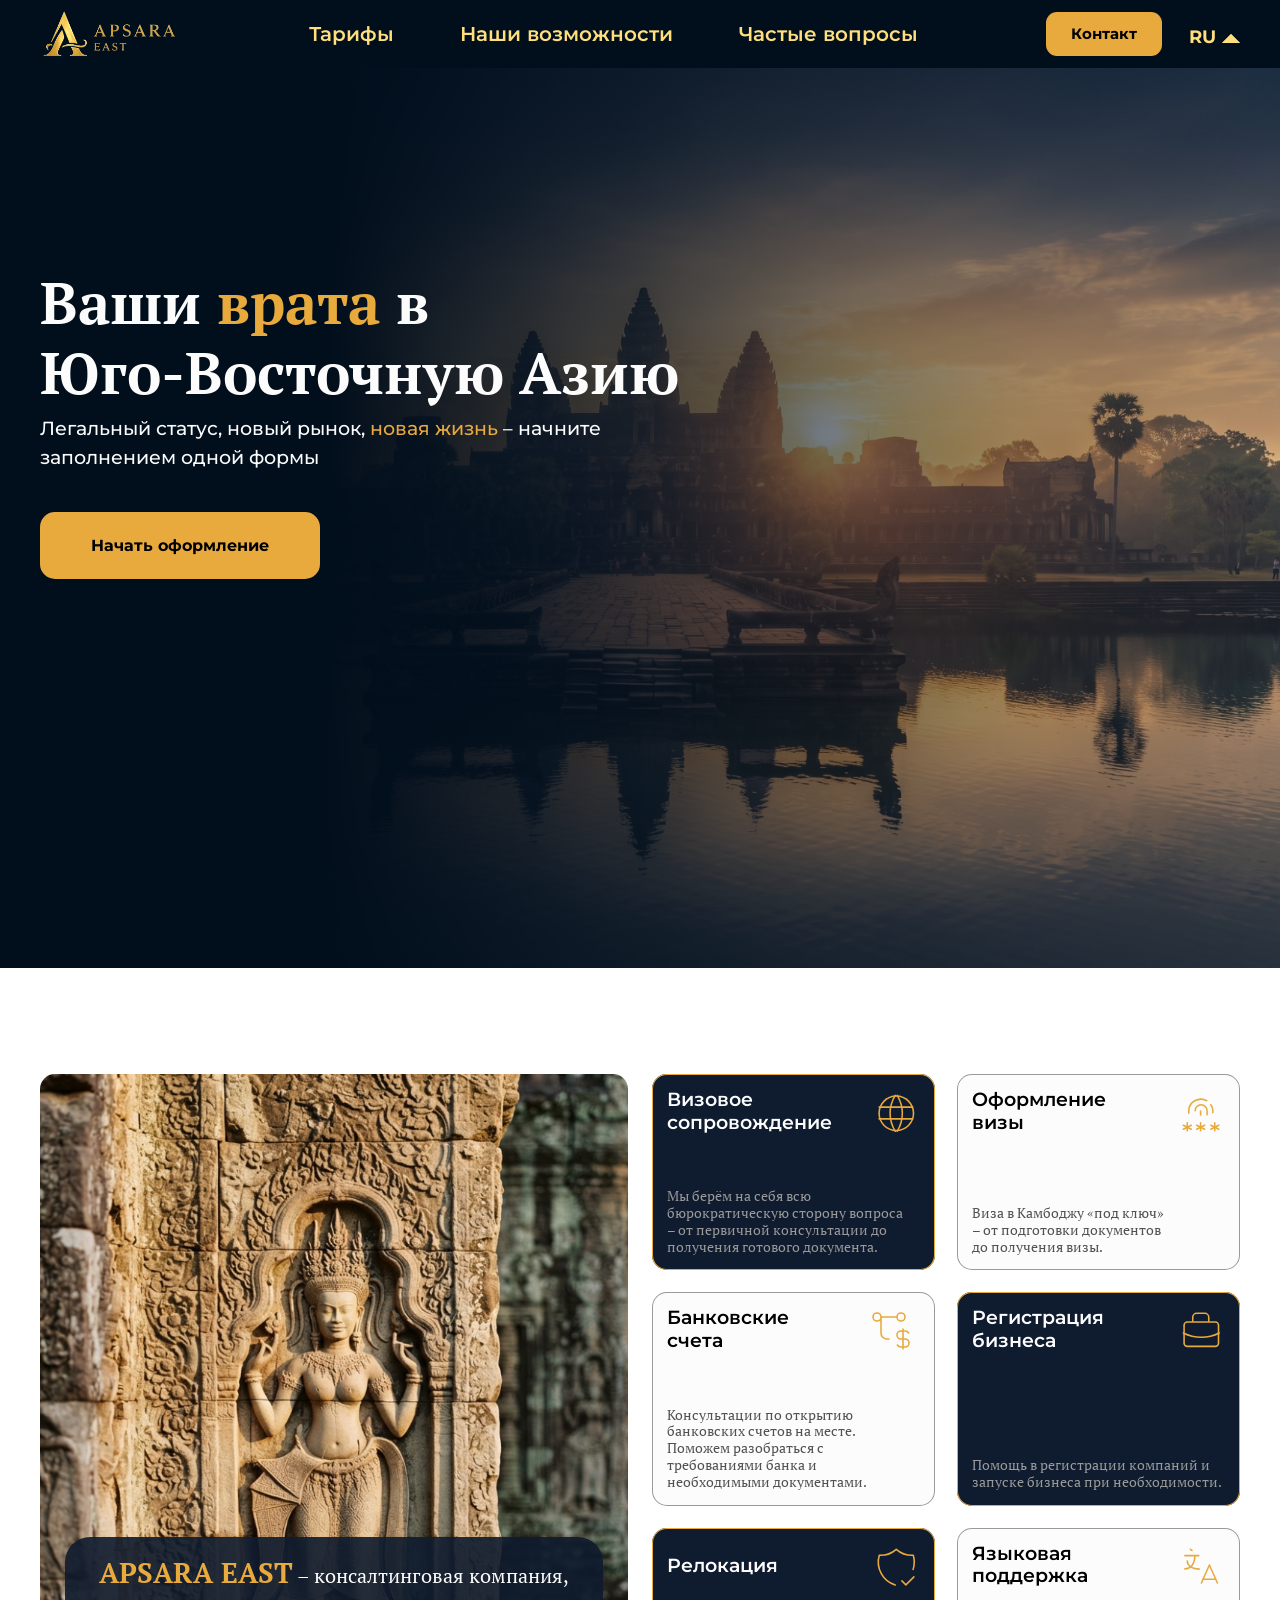
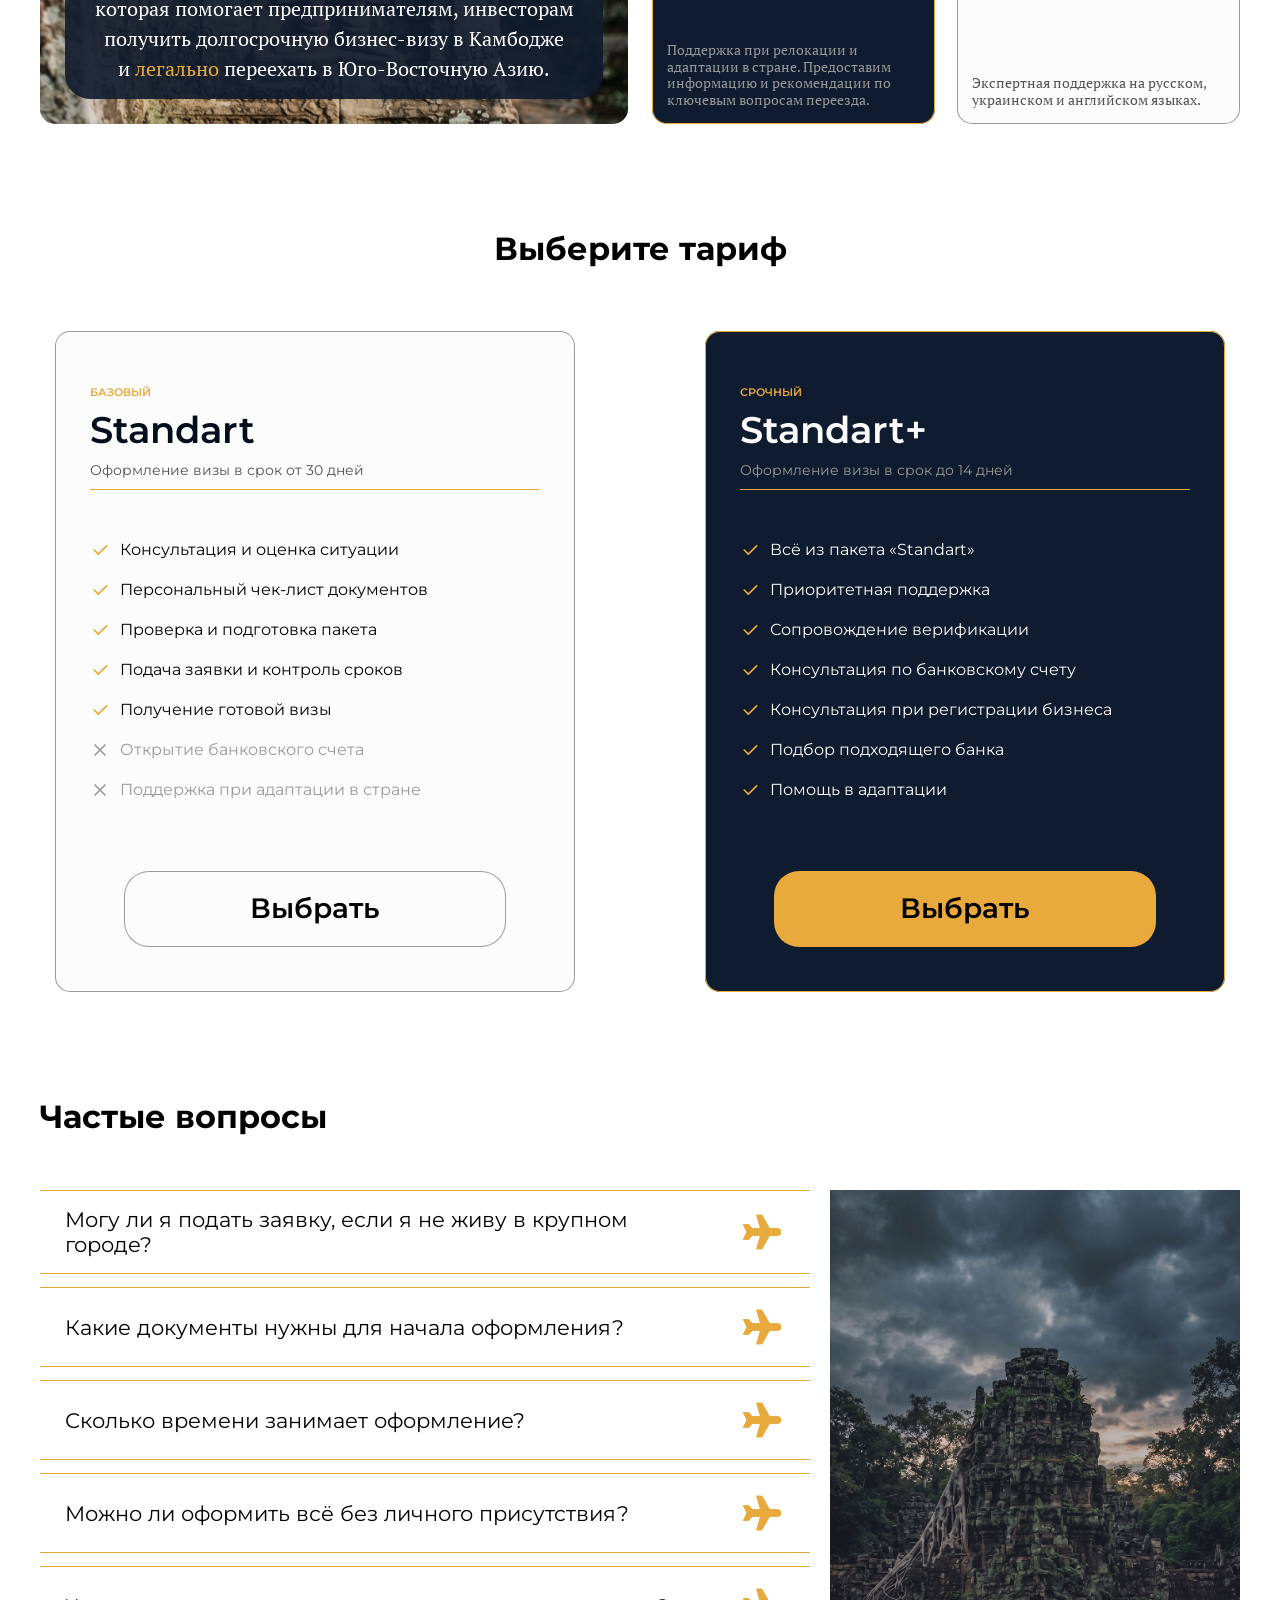
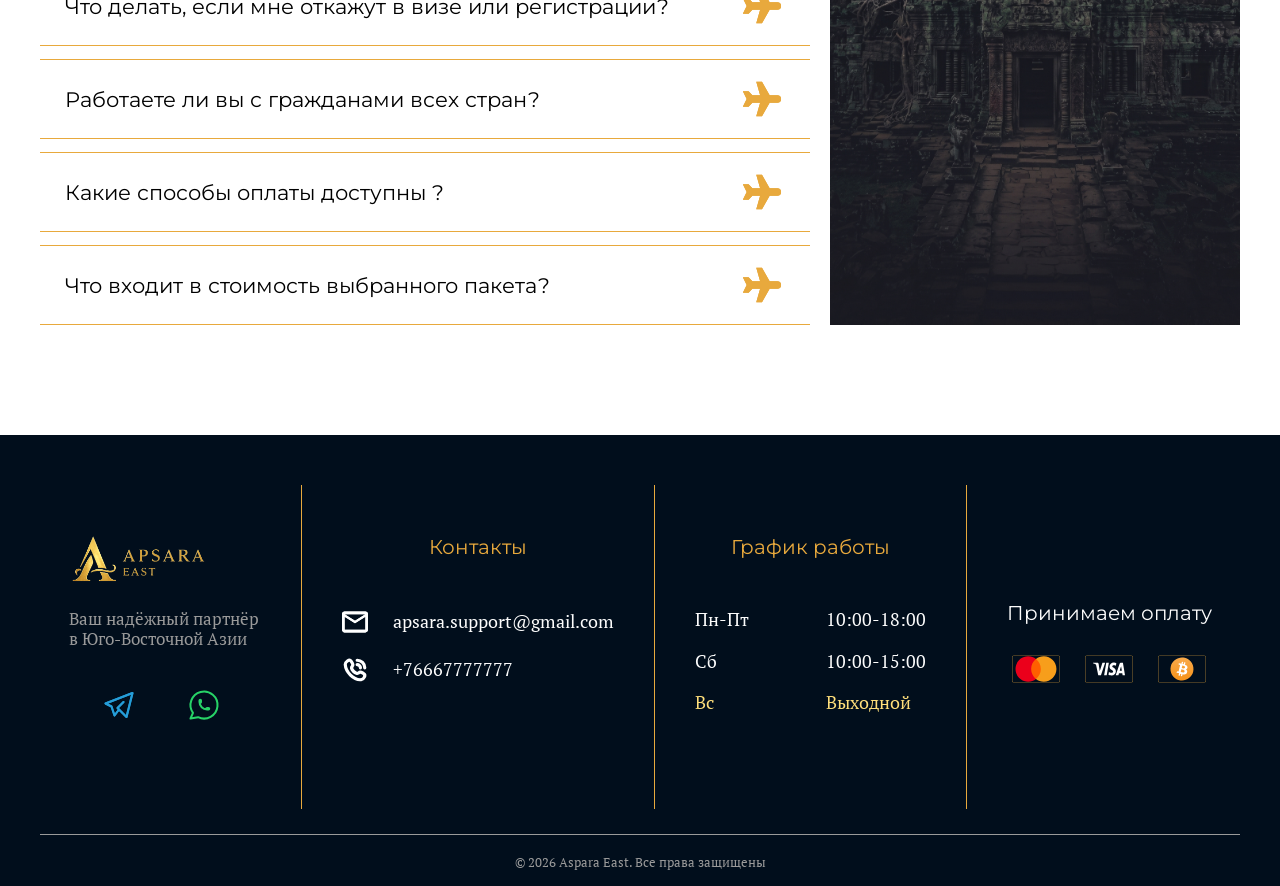
==== index.html @ dbe8a530 "minor_visual_chngs+++beta_popup" ====
<!DOCTYPE html>
<html lang="ru">

<head>
	<meta charset="UTF-8">
	<meta name="viewport" content="width=device-width, initial-scale=1.0">
	<title>APSARA EAST</title>
	<link rel="icon" href="img/favicon.ico" type="image/svg+xml">
	<link rel="preconnect" href="https://fonts.googleapis.com">
	<link rel="preconnect" href="https://fonts.gstatic.com" crossorigin>
	<link
		href="https://fonts.googleapis.com/css2?family=Montserrat:ital,wght@0,100..900;1,100..900&family=PT+Serif:ital,wght@0,400;0,700;1,400;1,700&display=swap"
		rel="stylesheet">
	<link rel="stylesheet" href="css/style.css">
</head>

<body>
	<header>
		<div class="header__container">
			<div class="header__logo">
				<a class="header__logo-link" href="index.html">
					<img class="header__logo-img" src="img/logo.svg">
				</a>

			</div>
			<nav class="header__nav">
				<ul class="header__nav-list">
					<li class="header__nav-item">
						<a class="header__nav-link" onclick="closeMenu()" href="#services">
							Тарифы
						</a>
					</li>
					<li class="header__nav-item">
						<a class="header__nav-link" onclick="closeMenu()" href="#about">
							Наши возможности
						</a>

					</li>
					<li class="header__nav-item">
						<a class="header__nav-link" onclick="closeMenu()" href="#faq">
							Частые вопросы
						</a>
					</li>
				</ul>
				<button class="header__nav-contact" data-popup-open>Начать оформление</button>
				<div class="header__nav-socials">
					<a class="header__nav-media" href="#">
						<svg class="nav-media__img" xmlns="http://www.w3.org/2000/svg" width="50" height="50"
							fill="none" class="socials-link__img" viewBox="7450.071 5400 50 50">
							<defs>
								<clipPath id="a" class="frame-clip frame-clip-def">
									<rect width="50" height="50" x="7450.071" y="5400" rx="10" ry="10" />
								</clipPath>
							</defs>
							<g class="frame-container-wrapper">
								<g class="frame-container-blur">
									<g class="frame-container-shadows" clip-path="url(#a)">
										<g class="fills">
											<rect width="50" height="50" x="7450.071" y="5400" class="frame-background"
												rx="10" ry="10" />
										</g>
										<g class="frame-children">
											<g class="icon icon-tabler icons-tabler-outline icon-tabler-brand-telegram"
												style="fill:#000">
												<path fill="none" d="M7457.072 5407h36v36h-36z" class="fills"
													style="fill:none" />
												<path fill="none" d="m7479.572 5422-6 6 9 9 6-24-27 10.5 6 3 3 9 4.5-6"
													class="fills" style="fill:none" />
												<g fill="none" stroke-linecap="round" stroke-linejoin="round"
													class="strokes">
													<path d="m7479.572 5422-6 6 9 9 6-24-27 10.5 6 3 3 9 4.5-6"
														class="stroke-shape"
														style="fill:none;fill-opacity:none;stroke-width:2;stroke:#259dd8;stroke-opacity:1;stroke-linecap:round" />
												</g>
												<path fill="none" d="m7479.572 5422-6 6 9 9 6-24-27 10.5 6 3 3 9 4.5-6"
													class="fills" style="fill:none" />
												<g fill="none" stroke-linecap="round" stroke-linejoin="round"
													class="strokes">
													<path d="m7479.572 5422-6 6 9 9 6-24-27 10.5 6 3 3 9 4.5-6"
														class="stroke-shape"
														style="fill:none;fill-opacity:none;stroke-width:2;stroke:#259dd8;stroke-opacity:1;stroke-linecap:round" />
												</g>
											</g>
										</g>
									</g>
								</g>
							</g>
						</svg>
					</a>
					<a class="header__nav-media" href="#">
						<svg class="nav-media__img" xmlns="http://www.w3.org/2000/svg" width="50" height="50"
							viewBox="7537.357 5400 50 50" fill="none">
							<path d="m7548.858 5438.5 2.475-5.7a13.5 13.5 0 1 1 5.1 4.35z" stroke="#27d367"
								stroke-width="2" stroke-linecap="round" stroke-linejoin="round" />
							<path
								d="M7557.858 5422a.75.75 0 1 0 1.5 0v-1.5a.75.75 0 1 0-1.5 0za7.5 7.5 0 0 0 7.5 7.5h1.5a.75.75 0 1 0 0-1.5h-1.5a.75.75 0 1 0 0 1.5"
								stroke="#27d367" stroke-width="2" stroke-linecap="round" stroke-linejoin="round" />
						</svg>
					</a>
				</div>
			</nav>

			<div class="header__actions">
				<button class="header__contact-btn" data-popup-open>Контакт</button>
				<ul class="header__langs">
					<li class="header__lang">
						RU
						<ul class="langs__dropdown">
							<li class="dropdown__lang">EN</li>
							<li class="dropdown__lang">UA</li>
						</ul>
					</li>

				</ul>
				<button type="button" class="header__burger" aria-label="Меню" onclick="toggleMenu()">
					<span></span>
					<span></span>
					<span></span>
				</button>
				<div class="header__overlay" onclick="toggleMenu()"></div>
			</div>
		</div>
	</header>
	<main>
		<section class="hero">
			<div class="hero__container container">
				<h1 class="hero__title">Ваши <span class="hero__title-recolor">врата</span> в <span
						class="hero__title-wrap">Юго-Восточную Азию</span>
				</h1>
				<h2 class="hero__subtitle">Легальный статус, новый рынок, <span class="hero__subtitle-wrap">новая
						жизнь</span> –
					начните заполнением одной формы</h2>
				<button class="hero__button" data-popup-open>Начать оформление</button>
			</div>

		</section>

		<section class="about" id="about">
			<div class="about__container container">
				<div class="about__desc">
					<img class="about__desc-img" src="img/about2.webp">
					<div class="about__desc-inner">
						<p class="about__desc-text"><span class="desc__wrap">APSARA EAST</span> – консалтинговая
							компания,
							которая помогает предпринимателям, инвесторам
							получить
							долгосрочную бизнес-визу в Камбодже и&nbsp<span class="text__wrap">легально</span>
							переехать <span class="card-text__devider">в Юго-Восточную Азию.</span></p>
					</div>

				</div>
				<div class="about__cards">
					<article class="about__card">
						<div class="about__card-top">
							<h3 class="about__card-title">Визовое сопровождение</h3>
							<img class="about__card-icon" src="img/world.svg">
						</div>
						<div class="about__card-bottom">
							<p class="about__card-text">
								<span class="card-text__wrap">
									Мы берём на себя всю бюрократическую сторону вопроса –
								</span><span class="card-text__upper">о</span>т первичной консультации до
								получения готового документа.
							</p>
						</div>
					</article>
					<article class="about__card about__card--invert">
						<div class="about__card-top">
							<h3 class="about__card-title">Оформление визы</h3>
							<img class="about__card-icon" src="img/fingerprint.svg">
						</div>
						<div class="about__card-bottom">
							<p class="about__card-text">
								Виза в Камбоджу <span class="card-text__devider">«под ключ»</span> – от подготовки
								документов до получения визы.
							</p>
						</div>
					</article>
					<article class="about__card about__card--invert">
						<div class="about__card-top">
							<h3 class="about__card-title">Банковские счета</h3>
							<img class="about__card-icon" src="img/transaction.svg">
						</div>
						<div class="about__card-bottom">
							<p class="about__card-text">
								Консультации по открытию банковских счетов на месте.
								<span class="card-text__wrap">Поможем разобраться с требованиями банка и необходимыми
									документами.</span>
							</p>
						</div>
					</article>
					<article class="about__card">
						<div class="about__card-top">
							<h3 class="about__card-title">Регистрация бизнеса</h3>
							<img class="about__card-icon" src="img/briefcase.svg">
						</div>
						<div class="about__card-bottom">
							<p class="about__card-text">
								Помощь в регистрации компаний и запуске бизнеса при
								необходимости.
								<span class="card-text__wrap">
									Консультируем по выбору формы бизнеса и сопровождаем процесс регистрации.
								</span>

							</p>
						</div>
					</article>
					<article class="about__card">
						<div class="about__card-top">
							<h3 class="about__card-title">Релокация</h3>
							<img class="about__card-icon" src="img/shield-check.svg">
						</div>
						<div class="about__card-bottom">
							<p class="about__card-text">
								Поддержка при релокации и адаптации в стране.
								<span class="card-text__wrap">Предоставим информацию и рекомендации по ключевым вопросам
									переезда.</span>
							</p>
						</div>
					</article>
					<article class="about__card about__card--invert">
						<div class="about__card-top">
							<h3 class="about__card-title">Языковая поддержка</h3>
							<img class="about__card-icon" src="img/lang-support.svg">
						</div>
						<div class="about__card-bottom">
							<p class="about__card-text">
								Экспертная поддержка на русском, украинском и английском языках.
							</p>
						</div>
					</article>
				</div>
			</div>
		</section>

		<section class="services" id="services">
			<div class="services__container container">
				<h2 class="services__title">Выберите тариф</h2>
				<div class="services__inner">
					<article class="service__card">
						<p class="service__card-badge">БАЗОВЫЙ</p>
						<h3 class="service__card-title">
							Standart
						</h3>
						<p class="service__card-subtitle">
							Оформление визы в срок от 30 дней
						</p>
						<ul class="service__card-list">
							<li class="service__card-item">Консультация и оценка ситуации</li>
							<li class="service__card-item">Персональный чек-лист документов</li>
							<li class="service__card-item">Проверка и подготовка пакета</li>
							<li class="service__card-item">Подача заявки и контроль сроков</li>
							<li class="service__card-item">Получение готовой визы</li>
							<li class="service__card-item service__card-item--disabled">Открытие банковского счета
							</li>
							<li class="service__card-item service__card-item--disabled">Поддержка при адаптации в стране
							</li>
						</ul>
						<button class="service__button" data-popup-open data-service="Standart">Выбрать</button>
					</article>
					<article class="service__card service__card--invert">
						<p class="service__card-badge">СРОЧНЫЙ</p>
						<h3 class="service__card-title">
							Standart+
						</h3>
						<p class="service__card-subtitle">
							Оформление визы в срок до 14 дней
						</p>
						<ul class="service__card-list">
							<li class="service__card-item">Всё из пакета «Standart»</li>
							<li class="service__card-item">Приоритетная поддержка
							</li>

							<li class="service__card-item">Сопровождение верификации</li>
							<li class="service__card-item">Консультация по банковскому счету</li>
							<li class="service__card-item">Консультация при регистрации бизнеса</li>
							<li class="service__card-item">Подбор подходящего банка</li>
							<li class="service__card-item">Помощь в адаптации
							</li>


						</ul>
						<button class="service__button" data-popup-open data-service="Standart+">Выбрать</button>
					</article>
				</div>
			</div>
		</section>

		<section class="QR">
		</section>

		<section class="faq" id="faq">
			<div class="faq__container container">
				<h3 class="faq__title">Частые вопросы</h3>
				<div class="faq__inner">
					<div class="faq__content">
						<div class="faq__accordion">
							<div class="accordion__item">
								<div class="accordion__title">Могу ли я подать заявку, если я не живу в крупном городе?
								</div>
								<svg class="accordion__title-icon" xmlns="http://www.w3.org/2000/svg" width="50"
									height="50" fill="none" viewBox="8455 4145 50 50">
									<g class="icon icon-tabler icons-tabler-outline icon-tabler-plane"
										style="fill:#000">
										<path fill="none" d="M8455 4145h50v50h-50z" class="fills" style="fill:none" />
										<path fill="none"
											d="M8488.334 4165.833h8.333a4.168 4.168 0 0 1 0 8.334h-8.333L8480 4188.75h-6.25l4.167-14.583h-8.333l-4.167 4.166h-6.25l4.167-8.333-4.167-8.333h6.25l4.167 4.166h8.333l-4.167-14.583h6.25z"
											class="fills" style="fill:#e8a93d;fill-opacity:1" />
										<g fill="none" stroke-linecap="round" stroke-linejoin="round" class="strokes">
											<g class="inner-stroke-shape">
												<defs>
													<clipPath id="d">
														<use href="#c" />
													</clipPath>
													<path id="c"
														d="M8488.334 4165.833h8.333a4.168 4.168 0 0 1 0 8.334h-8.333L8480 4188.75h-6.25l4.167-14.583h-8.333l-4.167 4.166h-6.25l4.167-8.333-4.167-8.333h6.25l4.167 4.166h8.333l-4.167-14.583h6.25z"
														style="fill:none;fill-opacity:none;stroke-width:4;stroke:#e8a93d;stroke-opacity:1" />
												</defs>
												<use clip-path="url('#d')" href="#c" />
											</g>
										</g>
									</g>
								</svg>
								<div class="accordion__content">
									<p class="accordion__text">
										Да. Все процессы выстроены удалённо: подача документов и консультации проходят
										онлайн, поэтому ваше местонахождение не имеет значения.
									</p>
								</div>
							</div>
							<div class="accordion__item">
								<div class="accordion__title">Какие документы нужны для начала оформления?</div>
								<svg class="accordion__title-icon" xmlns="http://www.w3.org/2000/svg" width="50"
									height="50" fill="none" viewBox="8455 4145 50 50">
									<g class="icon icon-tabler icons-tabler-outline icon-tabler-plane"
										style="fill:#000">
										<path fill="none" d="M8455 4145h50v50h-50z" class="fills" style="fill:none" />
										<path fill="none"
											d="M8488.334 4165.833h8.333a4.168 4.168 0 0 1 0 8.334h-8.333L8480 4188.75h-6.25l4.167-14.583h-8.333l-4.167 4.166h-6.25l4.167-8.333-4.167-8.333h6.25l4.167 4.166h8.333l-4.167-14.583h6.25z"
											class="fills" style="fill:#e8a93d;fill-opacity:1" />
										<g fill="none" stroke-linecap="round" stroke-linejoin="round" class="strokes">
											<g class="inner-stroke-shape">
												<defs>
													<clipPath id="d">
														<use href="#c" />
													</clipPath>
													<path id="c"
														d="M8488.334 4165.833h8.333a4.168 4.168 0 0 1 0 8.334h-8.333L8480 4188.75h-6.25l4.167-14.583h-8.333l-4.167 4.166h-6.25l4.167-8.333-4.167-8.333h6.25l4.167 4.166h8.333l-4.167-14.583h6.25z"
														style="fill:none;fill-opacity:none;stroke-width:4;stroke:#e8a93d;stroke-opacity:1" />
												</defs>
												<use clip-path="url('#d')" href="#c" />
											</g>
										</g>
									</g>
								</svg>
								<div class="accordion__content">
									<p class="accordion__text">
										Для старта достаточно паспорта и анкетных данных. Далее менеджер помогает
										уточнить детали и формирует итоговый список документов с учетом вашей задачи.
									</p>
								</div>
							</div>
							<div class="accordion__item">
								<div class="accordion__title">Сколько времени занимает оформление?</div>
								<svg class="accordion__title-icon" xmlns="http://www.w3.org/2000/svg" width="50"
									height="50" fill="none" viewBox="8455 4145 50 50">
									<g class="icon icon-tabler icons-tabler-outline icon-tabler-plane"
										style="fill:#000">
										<path fill="none" d="M8455 4145h50v50h-50z" class="fills" style="fill:none" />
										<path fill="none"
											d="M8488.334 4165.833h8.333a4.168 4.168 0 0 1 0 8.334h-8.333L8480 4188.75h-6.25l4.167-14.583h-8.333l-4.167 4.166h-6.25l4.167-8.333-4.167-8.333h6.25l4.167 4.166h8.333l-4.167-14.583h6.25z"
											class="fills" style="fill:#e8a93d;fill-opacity:1" />
										<g fill="none" stroke-linecap="round" stroke-linejoin="round" class="strokes">
											<g class="inner-stroke-shape">
												<defs>
													<clipPath id="d">
														<use href="#c" />
													</clipPath>
													<path id="c"
														d="M8488.334 4165.833h8.333a4.168 4.168 0 0 1 0 8.334h-8.333L8480 4188.75h-6.25l4.167-14.583h-8.333l-4.167 4.166h-6.25l4.167-8.333-4.167-8.333h6.25l4.167 4.166h8.333l-4.167-14.583h6.25z"
														style="fill:none;fill-opacity:none;stroke-width:4;stroke:#e8a93d;stroke-opacity:1" />
												</defs>
												<use clip-path="url('#d')" href="#c" />
											</g>
										</g>
									</g>
								</svg>
								<div class="accordion__content">
									<p class="accordion__text">
										Сроки зависят от типа услуги и специфики вашего запроса. Ориентировочные рамки
										мы озвучиваем на первичной консультации, после изучения вашей ситуации.
									</p>
								</div>
							</div>
							<div class="accordion__item">
								<div class="accordion__title">Можно ли оформить всё без личного присутствия?</div>
								<svg class="accordion__title-icon" xmlns="http://www.w3.org/2000/svg" width="50"
									height="50" fill="none" viewBox="8455 4145 50 50">
									<g class="icon icon-tabler icons-tabler-outline icon-tabler-plane"
										style="fill:#000">
										<path fill="none" d="M8455 4145h50v50h-50z" class="fills" style="fill:none" />
										<path fill="none"
											d="M8488.334 4165.833h8.333a4.168 4.168 0 0 1 0 8.334h-8.333L8480 4188.75h-6.25l4.167-14.583h-8.333l-4.167 4.166h-6.25l4.167-8.333-4.167-8.333h6.25l4.167 4.166h8.333l-4.167-14.583h6.25z"
											class="fills" style="fill:#e8a93d;fill-opacity:1" />
										<g fill="none" stroke-linecap="round" stroke-linejoin="round" class="strokes">
											<g class="inner-stroke-shape">
												<defs>
													<clipPath id="d">
														<use href="#c" />
													</clipPath>
													<path id="c"
														d="M8488.334 4165.833h8.333a4.168 4.168 0 0 1 0 8.334h-8.333L8480 4188.75h-6.25l4.167-14.583h-8.333l-4.167 4.166h-6.25l4.167-8.333-4.167-8.333h6.25l4.167 4.166h8.333l-4.167-14.583h6.25z"
														style="fill:none;fill-opacity:none;stroke-width:4;stroke:#e8a93d;stroke-opacity:1" />
												</defs>
												<use clip-path="url('#d')" href="#c" />
											</g>
										</g>
									</g>
								</svg>
								<div class="accordion__content">
									<p class="accordion__text">
										Да, в большинстве случаев оформление ведётся дистанционно. Если для вашего
										запроса потребуются дополнительные действия или личное присутствие, мы заранее
										предупредим вас и подскажем оптимальный формат.
									</p>
								</div>
							</div>
							<div class="accordion__item">
								<div class="accordion__title">Что делать, если мне откажут в визе или регистрации?</div>
								<svg class="accordion__title-icon" xmlns="http://www.w3.org/2000/svg" width="50"
									height="50" fill="none" viewBox="8455 4145 50 50">
									<g class="icon icon-tabler icons-tabler-outline icon-tabler-plane"
										style="fill:#000">
										<path fill="none" d="M8455 4145h50v50h-50z" class="fills" style="fill:none" />
										<path fill="none"
											d="M8488.334 4165.833h8.333a4.168 4.168 0 0 1 0 8.334h-8.333L8480 4188.75h-6.25l4.167-14.583h-8.333l-4.167 4.166h-6.25l4.167-8.333-4.167-8.333h6.25l4.167 4.166h8.333l-4.167-14.583h6.25z"
											class="fills" style="fill:#e8a93d;fill-opacity:1" />
										<g fill="none" stroke-linecap="round" stroke-linejoin="round" class="strokes">
											<g class="inner-stroke-shape">
												<defs>
													<clipPath id="d">
														<use href="#c" />
													</clipPath>
													<path id="c"
														d="M8488.334 4165.833h8.333a4.168 4.168 0 0 1 0 8.334h-8.333L8480 4188.75h-6.25l4.167-14.583h-8.333l-4.167 4.166h-6.25l4.167-8.333-4.167-8.333h6.25l4.167 4.166h8.333l-4.167-14.583h6.25z"
														style="fill:none;fill-opacity:none;stroke-width:4;stroke:#e8a93d;stroke-opacity:1" />
												</defs>
												<use clip-path="url('#d')" href="#c" />
											</g>
										</g>
									</g>
								</svg>
								<div class="accordion__content">
									<p class="accordion__text">
										Мы разбираем причину отказа, корректируем пакет документов и сопровождаем вас до
										результата. Порядок действий в таких ситуациях менеджер разъяснит при
										необходимости.
									</p>
								</div>
							</div>
							<div class="accordion__item">
								<div class="accordion__title">Работаете ли вы с гражданами всех стран?</div>
								<svg class="accordion__title-icon" xmlns="http://www.w3.org/2000/svg" width="50"
									height="50" fill="none" viewBox="8455 4145 50 50">
									<g class="icon icon-tabler icons-tabler-outline icon-tabler-plane"
										style="fill:#000">
										<path fill="none" d="M8455 4145h50v50h-50z" class="fills" style="fill:none" />
										<path fill="none"
											d="M8488.334 4165.833h8.333a4.168 4.168 0 0 1 0 8.334h-8.333L8480 4188.75h-6.25l4.167-14.583h-8.333l-4.167 4.166h-6.25l4.167-8.333-4.167-8.333h6.25l4.167 4.166h8.333l-4.167-14.583h6.25z"
											class="fills" style="fill:#e8a93d;fill-opacity:1" />
										<g fill="none" stroke-linecap="round" stroke-linejoin="round" class="strokes">
											<g class="inner-stroke-shape">
												<defs>
													<clipPath id="d">
														<use href="#c" />
													</clipPath>
													<path id="c"
														d="M8488.334 4165.833h8.333a4.168 4.168 0 0 1 0 8.334h-8.333L8480 4188.75h-6.25l4.167-14.583h-8.333l-4.167 4.166h-6.25l4.167-8.333-4.167-8.333h6.25l4.167 4.166h8.333l-4.167-14.583h6.25z"
														style="fill:none;fill-opacity:none;stroke-width:4;stroke:#e8a93d;stroke-opacity:1" />
												</defs>
												<use clip-path="url('#d')" href="#c" />
											</g>
										</g>
									</g>
								</svg>
								<div class="accordion__content">
									<p class="accordion__text">
										Мы работаем с клиентами из большинства стран. По отдельным юрисдикциям возможны
										ограничения – рекомендуем уточнить этот вопрос у менеджера.

									</p>
								</div>
							</div>
							<div class="accordion__item">
								<div class="accordion__title">Какие способы оплаты доступны ?</div>
								<svg class="accordion__title-icon" xmlns="http://www.w3.org/2000/svg" width="50"
									height="50" fill="none" viewBox="8455 4145 50 50">
									<g class="icon icon-tabler icons-tabler-outline icon-tabler-plane"
										style="fill:#000">
										<path fill="none" d="M8455 4145h50v50h-50z" class="fills" style="fill:none" />
										<path fill="none"
											d="M8488.334 4165.833h8.333a4.168 4.168 0 0 1 0 8.334h-8.333L8480 4188.75h-6.25l4.167-14.583h-8.333l-4.167 4.166h-6.25l4.167-8.333-4.167-8.333h6.25l4.167 4.166h8.333l-4.167-14.583h6.25z"
											class="fills" style="fill:#e8a93d;fill-opacity:1" />
										<g fill="none" stroke-linecap="round" stroke-linejoin="round" class="strokes">
											<g class="inner-stroke-shape">
												<defs>
													<clipPath id="d">
														<use href="#c" />
													</clipPath>
													<path id="c"
														d="M8488.334 4165.833h8.333a4.168 4.168 0 0 1 0 8.334h-8.333L8480 4188.75h-6.25l4.167-14.583h-8.333l-4.167 4.166h-6.25l4.167-8.333-4.167-8.333h6.25l4.167 4.166h8.333l-4.167-14.583h6.25z"
														style="fill:none;fill-opacity:none;stroke-width:4;stroke:#e8a93d;stroke-opacity:1" />
												</defs>
												<use clip-path="url('#d')" href="#c" />
											</g>
										</g>
									</g>
								</svg>
								<div class="accordion__content">
									<p class="accordion__text">
										Доступно несколько вариантов оплаты, включая банковские переводы и криптовалюту.
										Актуальные способы и реквизиты менеджер предоставит при оформлении.

									</p>
								</div>
							</div>
							<div class="accordion__item">
								<div class="accordion__title">Что входит в стоимость выбранного пакета?</div>
								<svg class="accordion__title-icon" xmlns="http://www.w3.org/2000/svg" width="50"
									height="50" fill="none" viewBox="8455 4145 50 50">
									<g class="icon icon-tabler icons-tabler-outline icon-tabler-plane"
										style="fill:#000">
										<path fill="none" d="M8455 4145h50v50h-50z" class="fills" style="fill:none" />
										<path fill="none"
											d="M8488.334 4165.833h8.333a4.168 4.168 0 0 1 0 8.334h-8.333L8480 4188.75h-6.25l4.167-14.583h-8.333l-4.167 4.166h-6.25l4.167-8.333-4.167-8.333h6.25l4.167 4.166h8.333l-4.167-14.583h6.25z"
											class="fills" style="fill:#e8a93d;fill-opacity:1" />
										<g fill="none" stroke-linecap="round" stroke-linejoin="round" class="strokes">
											<g class="inner-stroke-shape">
												<defs>
													<clipPath id="d">
														<use href="#c" />
													</clipPath>
													<path id="c"
														d="M8488.334 4165.833h8.333a4.168 4.168 0 0 1 0 8.334h-8.333L8480 4188.75h-6.25l4.167-14.583h-8.333l-4.167 4.166h-6.25l4.167-8.333-4.167-8.333h6.25l4.167 4.166h8.333l-4.167-14.583h6.25z"
														style="fill:none;fill-opacity:none;stroke-width:4;stroke:#e8a93d;stroke-opacity:1" />
												</defs>
												<use clip-path="url('#d')" href="#c" />
											</g>
										</g>
									</g>
								</svg>
								<div class="accordion__content">
									<p class="accordion__text">
										Наполнение зависит от выбранного пакета услуг. Перед началом работы менеджер
										детально расскажет, что входит в стоимость, и ответит на все вопросы – так вы
										будете точно понимать, за что платите.
									</p>
								</div>
							</div>
						</div>
					</div>
					<div class="faq__media">
						<img class="faq__media-img" src="img/faq.webp">
					</div>
				</div>
			</div>
		</section>

		<dialog class="popup" id="order-popup" aria-labelledby="popup-title">
			<div class="popup__inner">
				<button class="popup__close" type="button" aria-label="Закрыть" data-popup-close>
					<svg width="24" height="24" viewBox="0 0 24 24" fill="none" stroke="currentColor" stroke-width="2">
						<path d="M18 6 6 18M6 6l12 12" />
					</svg>
				</button>

				<aside class="popup__aside">
					<h2 class="popup__title" id="popup-title">Обсудим детали вашей визы в Камбоджу</h2>
					<ul class="popup__features">
						<li class="popup__feature"><img src="img/world.svg" alt="">Ответим в личном чате</li>
						<li class="popup__feature"><img src="img/fingerprint.svg" alt="">Персональный подход</li>
						<li class="popup__feature"><img src="img/transaction.svg" alt="">Поможем в сборе документов</li>
						<li class="popup__feature"><img src="img/briefcase.svg" alt="">Поддержка на каждом этапе</li>
						<li class="popup__feature"><img src="img/shield-check.svg" alt="">Данные под защитой</li>
					</ul>
				</aside>

				<div class="popup__body">
					<form id="lead-form" action="https://api.web3forms.com/submit" method="POST">
						<form id="lead-form" action="https://api.web3forms.com/submit" method="POST">

							<input type="hidden" name="lead_id" />
							<input type="hidden" name="access_key" value="13dbfdde-07b7-48f8-85df-a9c40801085a">
							<input type="hidden" name="subject" value="Нова заявка з сайту APSARA EAST">
							<input type="hidden" name="redirect" value="https://web3forms.com/success">

							<div class="form__card-row">
								<div class="form__card-group">
									<label class="form__card-label" for="name">Имя<span
											class="label-required">*</span></label>
									<input class="form__card-input" type="text" maxlength="31" id="name" name="name"
										placeholder="Иван" required>
								</div>
								<div class="form__card-group">
									<label class="form__card-label" for="surname">Фамилия<span
											class="label-required">*</span></label>
									<input class="form__card-input" type="text" maxlength="31" id="surname"
										name="surname" placeholder="Петренко" required>
								</div>
							</div>

							<div class="form__card-group">
								<label class="form__card-label" for="email">Почта<span
										class="label-required">*</span></label>
								<input class="form__card-input" type="email" id="email" name="email"
									placeholder="example@gmail.com" required>
							</div>

							<div class="form__card-group">
								<label class="form__card-label" for="phone">Телефон<span
										class="label-required">*</span></label>
								<input class="form__card-input" type="tel" maxlength="13" id="phone" name="phone"
									placeholder="+380&nbsp;XX&nbsp;XXX&nbsp;XX&nbsp;XX" required>
							</div>

							<div class="form__card-group">
								<label class="form__card-label" for="country">
									Страна<span class="label-required">*</span>
								</label>
								<input class="form__card-input" type="text" id="country" name="country" list="countries"
									placeholder="Россия" autocomplete="country-name" required />
								<datalist id="countries"></datalist>
							</div>

							<div class="form__card-group">
								<label class="form__card-label" for="service">Выбор пакета<span
										class="label-required">*</span></label>
								<div class="form__card-wrap">
									<select class="form__card-input form__card-select" id="service" name="service">
										<option value="" disabled selected>Оберіть послугу...</option>
										<option>Standart</option>
										<option>Standart+</option>
									</select>
								</div>
							</div>

							<div class="form__card-row">
								<fieldset class="form__messengers">
									<legend class="form__card-label">Мессенджер (опционально)</legend>

									<div class="form__messenger">
										<svg class="form__messenger-icon" width="20" height="20" viewBox="0 0 24 24"
											fill="#229ED9" aria-hidden="true">
											<path
												d="M21.9 4.6c.2-1-.6-1.7-1.6-1.4L2.5 9.9c-1.1.4-1 2 .1 2.3l4.6 1.4 1.8 5.6c.3.9 1.4 1.1 2 .4l2.6-2.7 4.7 3.5c.8.6 2 .2 2.2-.8l1.4-15zM8.7 13.2l9-5.7c.3-.2.6.2.3.4l-7.4 6.7-.3 3-1.6-4.4z" />
										</svg>
										<input class="form__card-input" type="text" id="telegram" name="telegram"
											placeholder="@username" autocomplete="off" />
									</div>

									<div class="form__messenger">
										<svg class="form__messenger-icon" width="20" height="20" viewBox="0 0 24 24"
											fill="#25D366" aria-hidden="true">
											<path
												d="M12 2a10 10 0 0 0-8.6 15.1L2 22l5-1.3A10 10 0 1 0 12 2zm0 18.2c-1.5 0-3-.4-4.3-1.2l-.3-.2-3 .8.8-2.9-.2-.3A8.2 8.2 0 1 1 12 20.2zm4.5-6.1c-.2-.1-1.5-.7-1.7-.8-.2-.1-.4-.1-.6.1-.2.2-.6.8-.8 1-.1.2-.3.2-.5.1a6.7 6.7 0 0 1-3.3-2.9c-.3-.4 0-.5.2-.7l.4-.5c.1-.2.1-.3 0-.5l-.8-1.9c-.2-.5-.4-.4-.6-.4h-.5c-.2 0-.5.1-.7.3-.9.9-1.1 2.2-.2 3.9a11.6 11.6 0 0 0 4.5 4.2c1.7.8 2.4.9 3.2.7.5-.1 1.5-.6 1.7-1.2.2-.6.2-1.1.1-1.2 0-.1-.2-.2-.4-.3z" />
										</svg>
										<input class="form__card-input" type="tel" id="whatsapp" name="whatsapp"
											placeholder="+420770663222" autocomplete="tel" />
									</div>
								</fieldset>
							</div>

							<button class="form__card-submit" type="submit">
								<svg width="20" height="20" viewBox="0 0 24 24" fill="none" stroke="currentColor"
									stroke-width="2" stroke-linecap="round" stroke-linejoin="round">
									<rect x="2" y="4" width="20" height="16" rx="2"></rect>
									<path d="m22 7-8.97 5.7a1.94 1.94 0 0 1-2.06 0L2 7"></path>
								</svg>
								Отправить заявку
							</button>
							<p class="form__card-note">Нажимая «Отправить», вы соглашаетесь на обработку ваших
								персональных
								данных с целью обратной связи.</p>
						</form>
					</form>
				</div>
			</div>
		</dialog>
	</main>
	<footer>
		<div class="footer__container">
			<div class="footer__top">
				<div class="footer__socials">
					<div class="footer__logo">
						<img class="footer__logo-img" src="img/logo.svg">
					</div>
					<p class="footer__socials-text">Ваш надёжный партнёр
						в Юго-Восточной Азии</p>
					<div class="footer__socials-links">
						<a class="footer__socials-link" href="#">
							<svg class="socials-link__img" xmlns="http://www.w3.org/2000/svg" width="50" height="50"
								fill="none" viewBox="7450.071 5400 50 50">
								<defs>
									<clipPath id="a" class="frame-clip frame-clip-def">
										<rect width="50" height="50" x="7450.071" y="5400" rx="10" ry="10" />
									</clipPath>
								</defs>
								<g class="frame-container-wrapper">
									<g class="frame-container-blur">
										<g class="frame-container-shadows" clip-path="url(#a)">
											<g class="fills">
												<rect width="50" height="50" x="7450.071" y="5400"
													class="frame-background" rx="10" ry="10" />
											</g>
											<g class="frame-children">
												<g class="icon icon-tabler icons-tabler-outline icon-tabler-brand-telegram"
													style="fill:#000">
													<path fill="none" d="M7457.072 5407h36v36h-36z" class="fills"
														style="fill:none" />
													<path fill="none"
														d="m7479.572 5422-6 6 9 9 6-24-27 10.5 6 3 3 9 4.5-6"
														class="fills" style="fill:none" />
													<g fill="none" stroke-linecap="round" stroke-linejoin="round"
														class="strokes">
														<path d="m7479.572 5422-6 6 9 9 6-24-27 10.5 6 3 3 9 4.5-6"
															class="stroke-shape"
															style="fill:none;fill-opacity:none;stroke-width:2;stroke:#259dd8;stroke-opacity:1;stroke-linecap:round" />
													</g>
													<path fill="none"
														d="m7479.572 5422-6 6 9 9 6-24-27 10.5 6 3 3 9 4.5-6"
														class="fills" style="fill:none" />
													<g fill="none" stroke-linecap="round" stroke-linejoin="round"
														class="strokes">
														<path d="m7479.572 5422-6 6 9 9 6-24-27 10.5 6 3 3 9 4.5-6"
															class="stroke-shape"
															style="fill:none;fill-opacity:none;stroke-width:2;stroke:#259dd8;stroke-opacity:1;stroke-linecap:round" />
													</g>
												</g>
											</g>
										</g>
									</g>
								</g>
							</svg>
						</a>
						<a class="footer__socials-link" href="#">
							<svg class="socials-link__img" xmlns="http://www.w3.org/2000/svg" width="50" height="50"
								viewBox="7537.357 5400 50 50" fill="none">
								<path d="m7548.858 5438.5 2.475-5.7a13.5 13.5 0 1 1 5.1 4.35z" stroke="#27d367"
									stroke-width="2" stroke-linecap="round" stroke-linejoin="round" />
								<path
									d="M7557.858 5422a.75.75 0 1 0 1.5 0v-1.5a.75.75 0 1 0-1.5 0za7.5 7.5 0 0 0 7.5 7.5h1.5a.75.75 0 1 0 0-1.5h-1.5a.75.75 0 1 0 0 1.5"
									stroke="#27d367" stroke-width="2" stroke-linecap="round" stroke-linejoin="round" />
							</svg>
						</a>
					</div>
				</div>
				<div class="footer__contacts">
					<h3 class="footer__column-title">Контакты</h3>
					<p class="footer__contact-text">apsara.support@gmail.com</p>
					<a class="footer__contact-text" href="tel:+76667777777">+76667777777</a>
				</div>
				<div class="footer__open-hours">
					<h3 class="footer__column-title">График работы</h3>
					<div class="content__wrap">
						<div class="footer__hours-list">
							<p class="footer__hours-item">Пн-Пт</p>
							<p class="footer__hours-item">Сб</p>
							<p class="footer__hours-item">Вс</p>
						</div>
						<div class="footer__hours-list">
							<p class="footer__hours-item">10:00-18:00</p>
							<p class="footer__hours-item">10:00-15:00</p>
							<p class="footer__hours-item">Выходной</p>
						</div>
					</div>
				</div>
				<div class="footer__pay-methods">
					<h3 class="footer__column-title">Принимаем оплату</h3>
					<div class="pay-methods">
						<img class="pay-method__icon" src="img/mastercard.svg">
						<img class="pay-method__icon" src="img/visa.svg">
						<img class="pay-method__icon" src="img/crypto.svg">
						<!-- <img class="pay-method__icon" src="img/mastercard.png">
					<img class="pay-method__icon" src="img/mastercard.png"> -->
					</div>

				</div>
			</div>


			<div class="footer__bottom">
				<p class="footer__copyright">© 2026 Aspara East. Все права защищены</p>
			</div>
		</div>
	</footer>

	<script src="js/scripts.js"></script>
</body>

</html>
---- css/style.css ----
@charset "UTF-8";
* {
  padding: 0;
  margin: 0;
  box-sizing: border-box;
  list-style: none;
  text-decoration: none;
}

html {
  scroll-behavior: smooth;
  -webkit-overflow-scrolling: touch;
}

#about {
  scroll-margin-top: 77px;
}

#services {
  scroll-margin-top: 112px;
}

#faq {
  scroll-margin-top: 112px;
}

.container {
  max-width: 1600px;
  margin: auto;
}

.popup {
  width: min(1000px, 100% - 32px);
  max-height: calc(100dvh - 32px);
  padding: 0;
  border: none;
  border-radius: 24px;
  background: #fcfcfc;
  overflow: auto;
  place-self: center;
}
.popup::backdrop {
  background: rgba(1, 14, 28, 0.7);
  backdrop-filter: blur(4px);
}
.popup[open] {
  animation: popup-in 0.3s ease;
}
.popup[open]::backdrop {
  animation: fade-in 0.3s ease;
}
.popup .popup__inner {
  position: relative;
  display: flex;
  gap: 32px;
  padding: 32px;
}
.popup .popup__inner .popup__close {
  position: absolute;
  top: 16px;
  right: 16px;
  background: none;
  border: none;
  color: #e8a93d;
  cursor: pointer;
  transition: transform 0.2s;
}
.popup .popup__inner .popup__close:hover {
  transform: rotate(90deg);
}
.popup .popup__inner .popup__aside {
  flex: 0.8 1 0;
  min-width: 0;
  display: flex;
  flex-direction: column;
  justify-content: space-between;
  gap: 32px;
  padding: 32px 24px;
  border-radius: 20px;
  color: #fcfcfc;
  background: linear-gradient(160deg, #010e1c 55%, #e8a93d 130%);
}
.popup .popup__inner .popup__aside .popup__title {
  font-family: "Montserrat", sans-serif;
  font-size: clamp(24px, 3vw, 36px);
  line-height: 1.2;
}
.popup .popup__inner .popup__aside .popup__features {
  display: flex;
  flex-direction: column;
  gap: 12px;
}
.popup .popup__inner .popup__aside .popup__features .popup__feature {
  display: flex;
  align-items: center;
  gap: 10px;
  font-size: 13px;
}
.popup .popup__inner .popup__aside .popup__features .popup__feature img {
  width: 20px;
  height: 20px;
}
.popup .popup__inner .popup__body {
  flex: 1 1 0;
  min-width: 0;
}
.popup .popup__inner .popup__body #lead-form {
  display: flex;
  flex-direction: column;
  gap: 14px;
}
.popup .popup__inner .popup__body #lead-form .form__card-label {
  font-family: "Montserrat", sans-serif;
  font-size: 12px;
  font-weight: 500;
  color: #515151;
}
.popup .popup__inner .popup__body #lead-form .form__card-label .label-required {
  color: #e8a93d;
}
.popup .popup__inner .popup__body #lead-form .form__card-input {
  width: 100%;
  height: 40px;
  padding: 0 14px;
  font-family: "Montserrat", sans-serif;
  font-size: 14px;
  font-weight: 600;
  color: #fcfcfc;
  background: #010e1c;
  border: 1px solid transparent;
  border-radius: 6px;
  outline: none;
  transition: border-color 0.2s, box-shadow 0.2s;
}
.popup .popup__inner .popup__body #lead-form .form__card-input::-moz-placeholder {
  color: #9a9a9a;
  font-weight: 400;
}
.popup .popup__inner .popup__body #lead-form .form__card-input::placeholder {
  color: #9a9a9a;
  font-weight: 400;
}
.popup .popup__inner .popup__body #lead-form .form__card-input:focus {
  border-color: #e8a93d;
  box-shadow: 0 0 0 3px rgba(232, 169, 61, 0.25);
}
.popup .popup__inner .popup__body #lead-form .form__card-input:user-invalid {
  border-color: #e5484d;
}
.popup .popup__inner .popup__body #lead-form .form__card-input:-webkit-autofill {
  -webkit-text-fill-color: #fcfcfc;
  -webkit-box-shadow: 0 0 0 1000px #010e1c inset;
  caret-color: #fcfcfc;
}
.popup .popup__inner .popup__body #lead-form .form__card-row {
  display: flex;
  gap: 16px;
}
.popup .popup__inner .popup__body #lead-form .form__card-row > * {
  flex: 1 1 0;
}
.popup .popup__inner .popup__body #lead-form .form__card-row .form__messengers {
  display: flex;
  gap: 16px;
  padding: 0;
  margin: 0;
  border: none;
  min-width: 0;
}
.popup .popup__inner .popup__body #lead-form .form__card-row .form__messengers legend {
  padding: 0;
  margin-bottom: 6px;
}
.popup .popup__inner .popup__body #lead-form .form__card-row .form__messengers .form__messenger {
  flex: 1 1 0;
  min-width: 0;
  display: flex;
  gap: 4px;
}
.popup .popup__inner .popup__body #lead-form .form__card-row .form__messengers .form__messenger .form__messenger-icon {
  flex-shrink: 0;
  box-sizing: content-box;
  padding: 10px;
  background: #010e1c;
  border-radius: 6px;
}
.popup .popup__inner .popup__body #lead-form .form__card-group {
  display: flex;
  flex-direction: column;
  gap: 6px;
  min-width: 0;
}
.popup .popup__inner .popup__body #lead-form .form__card-group .form__card-wrap {
  position: relative;
}
.popup .popup__inner .popup__body #lead-form .form__card-group .form__card-wrap::after {
  content: "";
  position: absolute;
  top: 50%;
  right: 14px;
  width: 0;
  height: 0;
  border-left: 6px solid transparent;
  border-right: 6px solid transparent;
  border-top: 7px solid #e8a93d;
  transform: translateY(-50%);
  pointer-events: none;
}
.popup .popup__inner .popup__body #lead-form .form__card-group .form__card-wrap .form__card-select {
  -webkit-appearance: none;
     -moz-appearance: none;
          appearance: none;
  padding-right: 40px;
  cursor: pointer;
}
.popup .popup__inner .popup__body #lead-form .form__card-group .form__card-wrap .form__card-select:invalid {
  color: #9a9a9a;
}
.popup .popup__inner .popup__body #lead-form .form__card-group .form__card-wrap .form__card-select option {
  color: #fcfcfc;
  background: #010e1c;
}
.popup .popup__inner .popup__body #lead-form .form__card-submit {
  display: inline-flex;
  align-items: center;
  justify-content: center;
  gap: 10px;
  align-self: center;
  width: min(100%, 260px);
  height: 48px;
  margin-top: 8px;
  font-family: "Montserrat", sans-serif;
  font-size: 15px;
  font-weight: 600;
  color: #010e1c;
  background: #e8a93d;
  border: none;
  border-radius: 8px;
  cursor: pointer;
  transition: background 0.2s, transform 0.1s;
}
.popup .popup__inner .popup__body #lead-form .form__card-submit:hover {
  background: #ffdf7b;
}
.popup .popup__inner .popup__body #lead-form .form__card-submit:active {
  transform: scale(0.98);
}
.popup .popup__inner .popup__body #lead-form .form__card-note {
  max-width: 380px;
  align-self: center;
  font-size: 11px;
  line-height: 1.4;
  text-align: center;
  color: #9a9a9a;
}

body:has(.popup[open]) {
  overflow: hidden;
}

@keyframes popup-in {
  from {
    opacity: 0;
    transform: translateY(20px) scale(0.97);
  }
  to {
    opacity: 1;
    transform: none;
  }
}
@keyframes fade-in {
  from {
    opacity: 0;
  }
}
header {
  position: sticky;
  top: 0;
  z-index: 1000;
  background-color: #010e1c;
}
header .header__container {
  max-width: 1820px;
  margin: 0 auto;
  display: flex;
  place-content: space-between;
  padding: 13px 0px;
}
header .header__container .header__logo .header__logo-link .header__logo-img {
  display: block;
  width: 145px;
  height: 50px;
}
header .header__container .header__nav {
  display: flex;
  place-items: center;
}
header .header__container .header__nav .header__nav-list {
  display: flex;
  gap: 112px;
}
header .header__container .header__nav .header__nav-list .header__nav-item .header__nav-link {
  color: #ffdf7b;
  font-size: 22px;
  font-family: "Montserrat", sans-serif;
  font-weight: 600;
  font-style: normal;
  line-height: 1.5;
  letter-spacing: 0px;
}
header .header__container .header__nav .header__nav-list .header__nav-item .header__nav-link:hover {
  color: #e8a93d;
}
header .header__container .header__nav .header__nav-socials .header__nav-media {
  display: none;
}
header .header__container .header__nav .header__nav-contact {
  display: none;
}
header .header__container .header__actions {
  display: flex;
  place-items: center;
  gap: 27px;
}
header .header__container .header__actions .header__lang {
  display: flex;
  place-self: center;
  align-items: center;
  color: #ffdf7b;
  gap: 6px;
  font-size: 18px;
  font-family: "Montserrat", sans-serif;
  font-weight: 700;
  font-style: normal;
  line-height: 1.2;
  letter-spacing: 0px;
  position: relative;
  top: 4px;
}
header .header__container .header__actions .header__lang::after {
  content: "";
  display: block;
  flex-shrink: 0;
  width: 18px;
  height: 9px;
  background-image: url("../img/drop-down.svg");
  flex-shrink: 0;
}
header .header__container .header__actions .header__lang .langs__dropdown {
  position: absolute;
  background: #010e1c;
  left: -22px;
  padding-bottom: 18px;
  padding-top: 21px;
  top: 100%;
  opacity: 0 !important;
  z-index: 10;
}
header .header__container .header__actions .header__lang .langs__dropdown .dropdown__lang {
  display: flex;
  place-self: center;
  align-items: center;
  color: #ffdf7b;
  font-size: 18px;
  font-family: "Montserrat", sans-serif;
  font-weight: 700;
  font-style: normal;
  line-height: 1.2;
  letter-spacing: 0px;
  padding: 12px 32px;
}
header .header__container .header__actions .header__contact-btn {
  padding: 13px 25px;
  border-radius: 11px;
  background-color: #e8a93d;
  font-family: "Montserrat", sans-serif;
  font-size: 15px;
  font-weight: 700;
  line-height: 1.2;
  letter-spacing: 0px;
  border: none;
}
header .header__container .header__actions .header__contact-btn, header .header__container .header__actions .header__contact-btn:link, header .header__container .header__actions .header__contact-btn:visited, header .header__container .header__actions .header__contact-btn:hover, header .header__container .header__actions .header__contact-btn:active, header .header__container .header__actions .header__contact-btn:focus {
  color: black;
}

.hero {
  height: var(--hero-height);
  background-image: url("../img/hero3.webp");
  background-size: cover;
  background-position: center;
  background-repeat: no-repeat;
  margin-bottom: 106px;
}
.hero .hero__container {
  padding-top: 278px;
  display: flex;
  flex-direction: column;
}
.hero .hero__container .hero__title {
  max-width: 718px;
  color: #fcfcfc;
  font-size: 65px;
  font-family: "PT Serif", serif;
  font-weight: 700;
  font-style: normal;
  line-height: 1.2;
  letter-spacing: 0px;
  margin-bottom: 8px;
}
.hero .hero__container .hero__title .hero__title-recolor {
  color: #e8a93d;
}
.hero .hero__container .hero__title .hero__title-wrap {
  display: inline-block;
}
.hero .hero__container .hero__subtitle {
  max-width: 666px;
  color: #fcfcfc;
  font-size: 22px;
  font-family: "Montserrat", sans-serif;
  font-weight: 500;
  font-style: normal;
  line-height: 1.5;
  letter-spacing: 0px;
  margin-bottom: 40px;
}
.hero .hero__container .hero__subtitle .hero__subtitle-wrap {
  color: #e8a93d;
}
.hero .hero__container .hero__button {
  display: flex;
  place-content: center;
  place-items: center;
  max-width: 300px;
  color: #000000;
  font-size: 18px;
  font-family: "Montserrat", sans-serif;
  font-weight: 700;
  font-style: normal;
  line-height: 1.2;
  letter-spacing: 0px;
  padding: 25px;
  background: #e8a93d;
  border-radius: 15px;
  border: none;
}

.about {
  margin-bottom: 106px;
}
.about .about__container {
  display: flex;
  gap: 24px;
}
.about .about__container .about__desc {
  display: grid;
  position: relative;
}
.about .about__container .about__desc .about__desc-img {
  max-width: 788px;
  grid-area: 1/1;
  -o-object-fit: cover;
     object-fit: cover;
  border-radius: 15px;
}
.about .about__container .about__desc .about__desc-inner {
  grid-area: 1/1;
  align-self: end;
  position: relative;
  bottom: 25px;
  left: 25px;
  padding: 20px;
  background-color: rgba(15, 27, 46, 0.9);
  border-radius: 25px;
  max-width: 738px;
}
.about .about__container .about__desc .about__desc-inner .about__desc-text {
  color: #fcfcfc;
  text-align: center;
  font-size: 24px;
  font-family: "PT Serif", serif;
  font-weight: 400;
  line-height: 1.5;
  letter-spacing: 0;
}
.about .about__container .about__desc .about__desc-inner .desc__wrap {
  font-size: 30px;
  color: #e8a93d;
  font-weight: 700;
}
.about .about__container .about__desc .about__desc-inner .text__wrap {
  color: #e8a93d;
}
.about .about__container .about__cards {
  display: flex;
  flex-wrap: wrap;
  gap: 24px;
}
.about .about__container .about__cards .about__card {
  max-width: 382px;
  display: flex;
  flex-direction: column;
  justify-content: space-between;
  box-shadow: inset 0 0 0 1px #e8a93d;
  padding: 15px;
  border-radius: 15px;
  background: #0f1b2e;
}
.about .about__container .about__cards .about__card .about__card-top {
  display: flex;
  gap: 90px;
}
.about .about__container .about__cards .about__card .about__card-top .about__card-title {
  max-width: 201px;
  font-size: 22px;
  font-family: "Montserrat", sans-serif;
  color: #fcfcfc;
  font-weight: 600;
  line-height: 1.2;
  letter-spacing: 0px;
}
.about .about__container .about__cards .about__card .about__card-bottom .about__card-text {
  max-width: 330px;
  color: #9a9a9a;
  font-family: "PT Serif", serif;
  font-size: 16px;
  font-weight: 400;
  line-height: 1.2;
  letter-spacing: 0px;
}
.about .about__container .about__cards .about__card:nth-of-type(2) .about__card-bottom .about__card-text {
  max-width: 352px;
}
.about .about__container .about__cards .about__card:nth-of-type(5) .about__card-top {
  justify-content: space-between;
}
.about .about__container .about__cards .about__card:nth-of-type(5) .about__card-top .about__card-title {
  place-self: center;
}
.about .about__container .about__cards .about__card:nth-of-type(5) .about__card-bottom .about__card-text {
  max-width: 352px;
}
.about .about__container .about__cards .about__card.about__card--invert {
  background: #fcfcfc;
  box-shadow: inset 0 0 0 1px #9a9a9a;
}
.about .about__container .about__cards .about__card.about__card--invert .about__card-top .about__card-title {
  color: #000000;
}
.about .about__container .about__cards .about__card.about__card--invert .about__card-bottom .about__card-text {
  color: #515151;
}

.services {
  margin-bottom: 106px;
}
.services .services__container .services__title {
  font-size: 34px;
  font-family: "Montserrat", sans-serif;
  color: #000000;
  font-weight: 700;
  line-height: 1.2;
  letter-spacing: 0px;
  text-align: center;
  margin-bottom: 63px;
}
.services .services__container .services__inner {
  display: flex;
  place-content: center;
  gap: 130px;
}
.services .services__container .services__inner .service__card {
  display: flex;
  flex-direction: column;
  box-shadow: inset 0 0 0 1px #9a9a9a;
  border-radius: 15px;
  width: 540px;
  padding: 55px 35px 45px;
  background-color: #fcfcfc;
}
.services .services__container .services__inner .service__card .service__card-badge {
  font-family: "Montserrat";
  color: #e8a93d;
  font-size: 11px;
  font-weight: 600;
  line-height: 1.2;
  letter-spacing: 0px;
  margin-bottom: 8px;
}
.services .services__container .services__inner .service__card .service__card-title {
  font-size: 38px;
  font-family: "Montserrat", sans-serif;
  color: #010e1c;
  font-weight: 600;
  line-height: 1.2;
  letter-spacing: 0px;
  margin-bottom: 8px;
}
.services .services__container .services__inner .service__card .service__card-subtitle {
  font-size: 14px;
  font-family: "Montserrat", sans-serif;
  color: #515151;
  font-weight: 400;
  line-height: 1.5;
  letter-spacing: 0px;
  padding-bottom: 8px;
  border-bottom: 1px solid #e8a93d;
  margin-bottom: 50px;
}
.services .services__container .services__inner .service__card .service__card-list {
  display: flex;
  flex-direction: column;
  gap: 20px;
  margin-bottom: 85px;
}
.services .services__container .services__inner .service__card .service__card-list .service__card-item {
  place-items: center;
  color: #000000;
  font-family: "Montserrat", sans-serif;
  font-size: 16px;
  font-weight: 400;
  line-height: 1.2;
  letter-spacing: 0px;
  display: flex;
  gap: 10px;
}
.services .services__container .services__inner .service__card .service__card-list .service__card-item::before {
  content: "";
  flex-shrink: 0;
  width: 20px;
  height: 20px;
  background-color: #e8a93d;
  -webkit-mask-image: url("../img/check.svg");
          mask-image: url("../img/check.svg");
  -webkit-mask-size: contain;
          mask-size: contain;
  -webkit-mask-repeat: no-repeat;
          mask-repeat: no-repeat;
  -webkit-mask-position: center;
          mask-position: center;
}
.services .services__container .services__inner .service__card .service__card-list .service__card-item.service__card-item--disabled {
  color: #9a9a9a;
}
.services .services__container .services__inner .service__card .service__card-list .service__card-item.service__card-item--disabled::before {
  content: "";
  flex-shrink: 0;
  width: 20px;
  height: 20px;
  background-color: #9a9a9a;
  -webkit-mask-image: url("../img/cross.svg");
          mask-image: url("../img/cross.svg");
  -webkit-mask-size: contain;
          mask-size: contain;
  -webkit-mask-repeat: no-repeat;
          mask-repeat: no-repeat;
  -webkit-mask-position: center;
          mask-position: center;
}
.services .services__container .services__inner .service__card .service__button {
  max-width: 410px;
  font-size: 30px;
  font-family: "Montserrat", sans-serif;
  font-weight: 600;
  color: #000000;
  line-height: 1.2;
  letter-spacing: 0px;
  box-shadow: inset 0 0 0 1px #9a9a9a;
  border: none;
  background-color: #fcfcfc;
  text-align: center;
  border-radius: 25px;
  padding: 23px 136px;
  place-self: center;
}
.services .services__container .services__inner .service__card.service__card--invert {
  background-color: #0f1b2e;
  box-shadow: inset 0 0 0 1px #e8a93d;
}
.services .services__container .services__inner .service__card.service__card--invert .service__card-title {
  color: #fcfcfc;
}
.services .services__container .services__inner .service__card.service__card--invert .service__card-subtitle {
  color: #9a9a9a;
}
.services .services__container .services__inner .service__card.service__card--invert .service__card-list .service__card-item {
  color: #fcfcfc;
}
.services .services__container .services__inner .service__card.service__card--invert .service__button {
  background: #e8a93d;
  box-shadow: none;
}

.faq {
  margin-bottom: 106px;
}
.faq .faq__container .faq__title {
  font-size: 34px;
  font-family: "Montserrat", sans-serif;
  color: #000000;
  font-weight: 700;
  line-height: 1.2;
  letter-spacing: 0px;
  margin-bottom: 54px;
}
.faq .faq__container .faq__inner {
  display: flex;
  gap: 20px;
}
.faq .faq__container .faq__inner .faq__content .faq__accordion {
  display: flex;
  flex-direction: column;
  gap: 33px;
}
.faq .faq__container .faq__inner .faq__content .faq__accordion .accordion__item {
  display: flex;
  flex-wrap: wrap;
  place-items: center;
  justify-content: space-between;
  cursor: pointer;
  padding: 16px 25px;
  border-block: 1px solid #e8a93d;
  transition: background-color 0.3s ease;
}
.faq .faq__container .faq__inner .faq__content .faq__accordion .accordion__item--active {
  background-color: #010e1c;
}
.faq .faq__container .faq__inner .faq__content .faq__accordion .accordion__item--active .accordion__title {
  color: #fcfcfc;
}
.faq .faq__container .faq__inner .faq__content .faq__accordion .accordion__item--active .accordion__title-icon {
  transform: rotate(90deg);
  transition: transform 0.3s ease;
}
.faq .faq__container .faq__inner .faq__content .faq__accordion .accordion__item .accordion__title {
  display: flex;
  justify-content: space-between;
  align-items: center;
  cursor: pointer;
  -webkit-user-select: none;
     -moz-user-select: none;
          user-select: none;
  font-family: "Montserrat";
  font-size: 22px;
  font-weight: 400;
  line-height: 1.2;
  letter-spacing: 0px;
}
.faq .faq__container .faq__inner .faq__content .faq__accordion .accordion__item .accordion__title-icon {
  transition: transform 0.3s ease;
}
.faq .faq__container .faq__inner .faq__content .faq__accordion .accordion__item .accordion__content {
  place-content: center;
  height: 0;
  overflow: hidden;
  transition: height 0.3s ease;
}
.faq .faq__container .faq__inner .faq__content .faq__accordion .accordion__item .accordion__content .accordion__text {
  margin: 0;
  max-width: 712px;
  padding: 20px 0px 10px;
  font-family: "PT Serif", serif;
  color: #9a9a9a;
  font-size: 16px;
  font-weight: 400;
  line-height: 1.2;
  letter-spacing: 0px;
}

footer {
  background-color: #010e1c;
}
footer .footer__container {
  max-width: 1820px;
  margin: 0 auto;
  padding: 50px 0px 15px;
}
footer .footer__container .footer__top {
  display: flex;
  place-content: center;
  margin-bottom: 25px;
}
footer .footer__container .footer__top .footer__socials {
  padding: 50px 128px 50px 64px;
  border-right: 1px solid #e8a93d;
}
footer .footer__container .footer__top .footer__socials .footer__logo {
  display: inline-block;
  margin-bottom: 22px;
}
footer .footer__container .footer__top .footer__socials .footer__logo .footer__logo-img {
  display: block;
  width: 145px;
  height: 50px;
}
footer .footer__container .footer__top .footer__socials .footer__socials-text {
  max-width: 192px;
  color: #9a9a9a;
  font-family: "PT Serif";
  font-size: 17px;
  font-weight: 400;
  line-height: 1.2;
  letter-spacing: 0px;
  margin-bottom: 30px;
}
footer .footer__container .footer__top .footer__socials .footer__socials-links {
  display: inline-flex;
  gap: 35px;
  margin-left: 25px;
}
footer .footer__container .footer__top .footer__socials .footer__socials-links .footer__socials-link {
  display: inline-flex;
}
footer .footer__container .footer__top .footer__contacts {
  display: flex;
  flex-direction: column;
  padding: 50px 128px 104px;
  border-right: 1px solid #e8a93d;
}
footer .footer__container .footer__top .footer__contacts .footer__column-title {
  font-family: "Montserrat";
  color: #e8a93d;
  font-size: 20px;
  font-weight: 400;
  line-height: 1.2;
  letter-spacing: 0px;
  margin-bottom: 50px;
  text-align: center;
}
footer .footer__container .footer__top .footer__contacts .footer__contact-text {
  display: inline-flex;
  place-items: center;
  color: #fcfcfc;
  font-family: "PT Serif", serif;
  font-size: 18px;
  font-weight: 400;
  line-height: 1.2;
  letter-spacing: 0px;
  gap: 25px;
}
footer .footer__container .footer__top .footer__contacts .footer__contact-text::before {
  content: "";
  display: inline-block;
  flex-shrink: 0;
  width: 26px;
  height: 26px;
  background-image: url("../img/phone.svg");
  background-repeat: no-repeat;
  background-position: center;
}
footer .footer__container .footer__top .footer__contacts .footer__contact-text:first-of-type {
  margin-bottom: 22px;
}
footer .footer__container .footer__top .footer__contacts .footer__contact-text:nth-child(2)::before {
  content: "";
  display: inline-block;
  flex-shrink: 0;
  width: 26px;
  height: 26px;
  background-image: url("../img/email.svg");
  background-repeat: no-repeat;
  background-position: center;
}
footer .footer__container .footer__top .footer__open-hours {
  border-right: 1px solid #e8a93d;
  padding: 50px 128px 70px;
}
footer .footer__container .footer__top .footer__open-hours .footer__column-title {
  font-family: "Montserrat";
  color: #e8a93d;
  font-size: 20px;
  font-weight: 400;
  line-height: 1.2;
  letter-spacing: 0px;
  margin-bottom: 50px;
  text-align: center;
}
footer .footer__container .footer__top .footer__open-hours .content__wrap {
  display: flex;
  gap: 77px;
}
footer .footer__container .footer__top .footer__open-hours .content__wrap .footer__hours-list {
  display: flex;
  flex-direction: column;
  gap: 20px;
}
footer .footer__container .footer__top .footer__open-hours .content__wrap .footer__hours-list .footer__hours-item {
  color: #fcfcfc;
  font-family: "PT Serif", serif;
  font-size: 18px;
  font-weight: 400;
  line-height: 1.2;
  letter-spacing: 0px;
}
footer .footer__container .footer__top .footer__open-hours .content__wrap .footer__hours-list:last-of-type .footer__hours-item:last-of-type, footer .footer__container .footer__top .footer__open-hours .content__wrap .footer__hours-list:first-of-type .footer__hours-item:last-of-type {
  color: #ffdf7b;
}
footer .footer__container .footer__top .footer__pay-methods {
  padding: 113px 64px 113px 128px;
  place-content: center;
}
footer .footer__container .footer__top .footer__pay-methods .footer__column-title {
  font-family: "Montserrat";
  color: #fcfcfc;
  font-size: 20px;
  font-weight: 400;
  line-height: 1.2;
  letter-spacing: 0px;
  margin-bottom: 20px;
  text-align: center;
}
footer .footer__container .footer__top .footer__pay-methods .pay-methods {
  display: flex;
  place-content: center;
  gap: 25px;
}
footer .footer__container .footer__top .footer__pay-methods .pay-methods .pay-method__icon {
  width: 48px;
  height: 48px;
}
footer .footer__container .footer__bottom {
  border-top: 1px solid #9a9a9a;
  padding-top: 20px;
}
footer .footer__container .footer__bottom .footer__copyright {
  text-align: center;
  color: #9a9a9a;
  font-family: "PT Serif", serif;
  font-size: 13px;
  font-weight: 400;
  line-height: 1.2;
  letter-spacing: 0px;
}

.header__burger {
  display: none;
  flex-direction: column;
  justify-content: space-between;
  width: 28px;
  height: 20px;
  background: none;
  border: none;
  cursor: pointer;
  padding: 0;
  position: relative;
  z-index: 1001;
}
.header__burger span {
  display: block;
  width: 100%;
  height: 3px;
  background-color: #e8a93d;
  border-radius: 2px;
  transition: all 0.3s ease;
}
.header__burger.active span:nth-child(1) {
  transform: rotate(42deg) translate(7px, 5px);
}
.header__burger.active span:nth-child(2) {
  opacity: 0;
}
.header__burger.active span:nth-child(3) {
  transform: rotate(-42deg) translate(7px, -5px);
}

.header__overlay {
  display: none;
  position: fixed;
  top: 0;
  left: 0;
  width: 100%;
  height: 100%;
  background-color: rgba(0, 0, 0, 0.5);
  z-index: 999;
  opacity: 0;
  visibility: hidden;
  transition: opacity 0.3s ease, visibility 0.3s ease;
}
.header__overlay.active {
  opacity: 1;
  visibility: visible;
}

@media (max-width: 1279px) {
  header .header__container {
    place-items: center;
  }
  header .header__container .header__logo .header__logo-link .header__logo-img {
    width: 140px;
    height: 48px;
  }
  header .header__container .header__nav {
    display: flex;
    flex-direction: column;
    place-content: center;
    position: fixed;
    top: 0;
    right: -100%;
    width: 100%;
    height: 100dvh;
    background-color: #010e1c;
    z-index: 1000;
    padding: 80px 30px 30px;
    box-shadow: -5px 0 15px rgba(0, 0, 0, 0.1);
    transition: right 0.3s ease;
  }
  header .header__container .header__nav.active {
    right: 0;
    place-content: center;
    display: flex;
    flex-direction: column;
  }
  header .header__container .header__nav .header__nav-list {
    flex-direction: column;
    gap: 0;
    margin-bottom: 40px;
  }
  header .header__container .header__nav .header__nav-list .header__nav-item {
    width: 100%;
  }
  header .header__container .header__nav .header__nav-list .header__nav-item .header__nav-link {
    display: block;
    width: 100%;
    font-size: 21px;
    padding: 18px 0;
    border: none;
    border-radius: 0;
    text-align: center;
  }
  header .header__container .header__nav .header__nav-socials {
    display: flex;
    gap: 30px;
  }
  header .header__container .header__nav .header__nav-socials .header__nav-media {
    display: initial;
  }
  header .header__container .header__nav .header__nav-contact {
    display: flex;
    font-size: 16px;
    max-width: 280px;
    padding: 24px 51px;
    display: flex;
    place-content: center;
    place-items: center;
    color: #000000;
    font-family: "Montserrat", sans-serif;
    font-weight: 700;
    font-style: normal;
    line-height: 1.2;
    letter-spacing: 0px;
    background: #e8a93d;
    border-radius: 15px;
    border: none;
    margin-bottom: 40px;
  }
  header .header__container .header__nav .header__nav-socials .header__nav-media .nav-media__img {
    border: 1px solid #e8a93d;
    border-radius: 10px;
    width: 48px;
    height: 48px;
  }
  .header__burger {
    display: flex;
  }
  .header__overlay {
    display: block;
  }
  .about .about__container .about__cards .about__card .about__card-bottom .about__card-text .card-text__wrap {
    display: none;
  }
  .about .about__container .about__cards .about__card .about__card-bottom .about__card-text .card-text__upper {
    text-transform: uppercase;
  }
  footer .footer__container .footer__top .footer__socials .footer__socials-links .footer__socials-link .socials-link__img {
    border: 1px solid #e8a93d;
    border-radius: 10px;
  }
  footer .footer__container .footer__top .footer__contacts .footer__contact-text::before {
    transform: scale(0.88);
  }
  footer .footer__container .footer__top .footer__contacts .footer__contact-text:nth-child(2)::before {
    transform: scale(0.88);
  }
}
@media (max-width: 767px) {
  header .header__container .header__actions .header__contact-btn {
    display: none;
  }
}
@media (max-width: 439px) {
  header .header__container .header__nav .header__nav-socials .header__nav-media .nav-media__img {
    width: 44px;
    height: 44px;
  }
}
@media (1440px <= width < 1904px) {
  .container {
    max-width: 1280px;
  }
  header .header__container {
    max-width: 1340px;
  }
  header .header__container .header__nav .header__nav-list .header__nav-item .header__nav-link {
    font-size: 21px;
  }
  header .header__container .header__nav .header__nav-contact {
    display: none;
  }
  header .header__container .header__actions .header__lang {
    font-size: 17px;
  }
  .hero .hero__container .hero__title {
    font-size: 61px;
  }
  .hero .hero__container .hero__subtitle {
    font-size: 20px;
  }
  .hero .hero__container .hero__button {
    font-size: 17px;
  }
  .about .about__container .about__desc .about__desc-img {
    max-width: 628px;
    height: 824px;
  }
  .about .about__container .about__desc .about__desc-inner {
    max-width: 578px;
  }
  .about .about__container .about__desc .about__desc-inner .about__desc-text {
    font-size: 21px;
  }
  .about .about__container .about__desc .about__desc-inner .about__desc-text .desc__wrap {
    font-size: 28px;
  }
  .about .about__container .about__cards .about__card {
    max-width: 302px;
    height: 258px;
  }
  .about .about__container .about__cards .about__card .about__card-top {
    gap: 20px;
  }
  .about .about__container .about__cards .about__card .about__card-top .about__card-title {
    font-size: 20px;
  }
  .about .about__container .about__cards .about__card .about__card-top .about__card-icon {
    width: 52px;
    height: 52px;
  }
  .about .about__container .about__cards .about__card .about__card-bottom .about__card-text {
    font-size: 14px;
  }
  .about .about__container .about__cards .about__card:nth-of-type(2) .about__card-bottom .about__card-text {
    max-width: 200px;
  }
  .about .about__container .about__cards .about__card:nth-of-type(3) .about__card-top .about__card-title {
    max-width: 190px;
  }
  .about .about__container .about__cards .about__card:nth-of-type(5) .about__card-bottom .about__card-text {
    padding-right: 2px;
  }
  .services .services__container .services__title {
    font-size: 33px;
  }
  .services .services__container .services__inner .service__card .service__card-list {
    margin-bottom: 74px;
  }
  .faq .faq__container .faq__title {
    font-size: 33px;
  }
  .faq .faq__container .faq__inner .faq__content .faq__accordion {
    gap: 13px;
  }
  .faq .faq__container .faq__inner .faq__content .faq__accordion .accordion__item .accordion__title {
    font-size: 21px;
  }
  .faq .faq__container .faq__inner .faq__content .faq__accordion .accordion__item .accordion__title-icon {
    width: 46px;
    height: 46px;
  }
  .faq .faq__container .faq__inner .faq__content .faq__accordion .accordion__item .accordion__content .accordion__text {
    max-width: 614px;
  }
  .faq .faq__container .faq__inner .faq__media .faq__media-img {
    max-width: 410px;
    height: 731px;
  }
  footer .footer__container {
    max-width: 1340px;
  }
  footer .footer__container .footer__top .footer__socials {
    padding: 50px 60px 50px 30px;
  }
  footer .footer__container .footer__top .footer__contacts {
    padding: 50px 60px 104px;
  }
  footer .footer__container .footer__top .footer__open-hours {
    padding: 50px 60px 70px;
  }
  footer .footer__container .footer__top .footer__pay-methods {
    padding: 113px 30px 113px 60px;
  }
  footer .footer__container .footer__top .footer__pay-methods .pay-method__icon {
    width: 46px;
  }
}
@media (1280px <= width < 1440px) {
  .container,
  footer > .footer__container,
  header > .header__container {
    max-width: 1200px;
  }
  header .header__container {
    padding: 10px 0px;
  }
  header .header__container .header__logo .header__logo-link .header__logo-img {
    width: 140px;
    height: 48px;
  }
  header .header__container .header__nav .header__nav-list {
    gap: 66px;
  }
  header .header__container .header__nav .header__nav-list .header__nav-item .header__nav-link {
    font-size: 20px;
  }
  header .header__container .header__nav .header__nav-contact {
    display: none;
  }
  .hero .hero__container {
    padding-top: 200px;
  }
  .hero .hero__container .hero__title {
    font-size: 58px;
  }
  .hero .hero__container .hero__subtitle {
    font-size: 19px;
  }
  .hero .hero__container .hero__button {
    font-size: 16px;
    max-width: 280px;
    padding: 24px;
  }
  .about .about__container .about__desc .about__desc-img {
    max-width: 588px;
    height: 650px;
  }
  .about .about__container .about__desc .about__desc-inner {
    max-width: 538px;
    padding: 15px;
  }
  .about .about__container .about__desc .about__desc-inner .about__desc-text {
    font-size: 20px;
  }
  .about .about__container .about__desc .about__desc-inner .about__desc-text .desc__wrap {
    font-size: 28px;
  }
  .about .about__container .about__cards {
    gap: 22px;
  }
  .about .about__container .about__cards .about__card {
    max-width: 283px;
  }
  .about .about__container .about__cards .about__card .about__card-top {
    gap: 20px;
  }
  .about .about__container .about__cards .about__card .about__card-top .about__card-title {
    font-size: 19px;
  }
  .about .about__container .about__cards .about__card .about__card-top .about__card-icon {
    width: 48px;
    height: 48px;
  }
  .about .about__container .about__cards .about__card .about__card-bottom .about__card-text {
    font-size: 14px;
  }
  .about .about__container .about__cards .about__card:first-of-type .about__card-bottom .about__card-text {
    max-width: 242px;
  }
  .about .about__container .about__cards .about__card:nth-of-type(2) .about__card-bottom .about__card-text {
    width: 200px;
  }
  .about .about__container .about__cards .about__card:nth-of-type(3) .about__card-top .about__card-title {
    max-width: 180px;
  }
  .about .about__container .about__cards .about__card:nth-of-type(3) .about__card-bottom .about__card-text .card-text__wrap {
    display: initial;
  }
  .about .about__container .about__cards .about__card:nth-of-type(4) .about__card-bottom .about__card-text .card-text__wrap {
    display: none;
  }
  .about .about__container .about__cards .about__card:nth-of-type(5) .about__card-bottom .about__card-text .card-text__wrap {
    display: initial;
  }
  .services .services__container .services__title {
    font-size: 32px;
  }
  .services .services__container .services__inner .service__card {
    width: 520px;
  }
  .services .services__container .services__inner .service__card .service__card-list {
    margin-bottom: 71px;
  }
  .services .services__container .services__inner .service__card .service__card-title {
    font-size: 37px;
  }
  .services .services__container .services__inner .service__card .service__button {
    font-size: 28px;
    padding: 21px 126px;
  }
  .faq .faq__container .faq__title {
    font-size: 32px;
  }
  .faq .faq__container .faq__inner .faq__content .faq__accordion {
    gap: 13px;
  }
  .faq .faq__container .faq__inner .faq__content .faq__accordion .accordion__item .accordion__title {
    max-width: 620px;
    font-size: 21px;
  }
  .faq .faq__container .faq__inner .faq__content .faq__accordion .accordion__item .accordion__title-icon {
    width: 46px;
    height: 46px;
  }
  .faq .faq__container .faq__inner .faq__content .faq__accordion .accordion__item .accordion__content .accordion__text {
    max-width: 614px;
  }
  .faq .faq__container .faq__media .faq__media-img {
    max-width: 410px;
    height: 735px;
  }
  footer .footer__container .footer__top .footer__socials {
    padding: 50px 40px 50px 20px;
  }
  footer .footer__container .footer__top .footer__socials .footer__logo .footer__logo-img {
    width: 140px;
    height: 48px;
  }
  footer .footer__container .footer__top .footer__contacts {
    padding: 50px 40px 104px;
  }
  footer .footer__container .footer__top .footer__open-hours {
    padding: 50px 40px 70px;
  }
  footer .footer__container .footer__top .footer__pay-methods {
    padding: 113px 20px 113px 40px;
  }
}
@media (1024px <= width < 1280px) {
  .container,
  header > .header__container,
  footer > .footer__container {
    max-width: 944px;
  }
  header .header__container {
    padding: 11px 0px;
  }
  .hero .hero__container {
    padding-top: 210px;
  }
  .hero .hero__container .hero__title {
    font-size: 56px;
  }
  .hero .hero__container .hero__subtitle {
    font-size: 19px;
  }
  .hero .hero__container .hero__button {
    font-size: 16px;
    max-width: 280px;
    padding: 23px;
  }
  .about .about__container .about__desc .about__desc-img {
    max-width: 460px;
    height: 720px;
  }
  .about .about__container .about__desc .about__desc-inner {
    max-width: 410px;
    padding: 15px;
  }
  .about .about__container .about__desc .about__desc-inner .about__desc-text {
    font-size: 17px;
  }
  .about .about__container .about__desc .about__desc-inner .about__desc-text .desc__wrap {
    font-size: 24px;
  }
  .about .about__container .about__cards .about__card {
    max-width: 218px;
    height: 224px;
    font-size: 16px;
  }
  .about .about__container .about__cards .about__card .about__card-top {
    gap: 6px;
    display: flex;
    flex-wrap: wrap;
  }
  .about .about__container .about__cards .about__card .about__card-top .about__card-title {
    font-size: 18px;
    max-width: 168px;
  }
  .about .about__container .about__cards .about__card .about__card-top .about__card-icon {
    width: 42px;
    height: 42px;
  }
  .about .about__container .about__cards .about__card .about__card-bottom .about__card-text {
    font-size: 14px;
  }
  .about .about__container .about__cards .about__card .about__card-bottom .about__card-text .card-text__upper {
    text-transform: uppercase;
  }
  .about .about__container .about__cards .about__card:nth-of-type(2) .about__card-bottom .card-text__devider {
    display: inline-flex;
  }
  .about .about__container .about__cards .about__card:nth-of-type(5) .about__card-top .about__card-title {
    width: 142px;
    height: 43px;
    place-content: center;
  }
  .about .about__container .about__cards .about__card:nth-of-type(5) .about__card-bottom .about__card-text {
    padding-right: 2px;
  }
  .about .about__container .about__cards .about__card:last-of-type .about__card-bottom .about__card-text {
    max-width: 170px;
  }
  .services .services__container .services__title {
    font-size: 32px;
  }
  .services .services__container .services__inner {
    gap: 60px;
  }
  .services .services__container .services__inner .service__card {
    width: 442px;
  }
  .services .services__container .services__inner .service__card .service__card-list {
    margin-bottom: 61px;
  }
  .services .services__container .services__inner .service__card .service__card-title {
    font-size: 37px;
  }
  .services .services__container .services__inner .service__card .service__button {
    padding: 21px 111px;
    font-size: 26px;
  }
  .faq .faq__container .faq__title {
    font-size: 32px;
  }
  .faq .faq__container .faq__inner .faq__content .faq__accordion {
    gap: 13px;
  }
  .faq .faq__container .faq__inner .faq__content .faq__accordion .accordion__item .accordion__title {
    max-width: 508px;
    font-size: 18px;
  }
  .faq .faq__container .faq__inner .faq__content .faq__accordion .accordion__item .accordion__title-icon {
    width: 46px;
    height: 46px;
  }
  .faq .faq__container .faq__inner .faq__content .faq__accordion .accordion__item .accordion__content .accordion__text {
    max-width: 490px;
    font-size: 15px;
  }
  .faq .faq__container .faq__media .faq__media-img {
    max-width: 300px;
    height: 731px;
  }
  footer .footer__container .footer__top .footer__socials {
    padding: 50px 21px 62px 11px;
  }
  footer .footer__container .footer__top .footer__socials .footer__logo .footer__logo-img {
    width: 140px;
    height: 48px;
  }
  footer .footer__container .footer__top .footer__socials .footer__socials-text {
    font-size: 15px;
  }
  footer .footer__container .footer__top .footer__socials .footer__socials-links .footer__socials-link .socials-link__img {
    width: 48px;
    height: 48px;
  }
  footer .footer__container .footer__top .footer__contacts {
    padding: 50px 21px 113px;
  }
  footer .footer__container .footer__top .footer__contacts .footer__column-title {
    font-size: 19px;
  }
  footer .footer__container .footer__top .footer__contacts .footer__contact-text {
    font-size: 16px;
    gap: 15px;
  }
  footer .footer__container .footer__top .footer__contacts .footer__contact-text::before {
    width: 22px;
    height: 22px;
  }
  footer .footer__container .footer__top .footer__open-hours {
    padding: 50px 21px 77px;
  }
  footer .footer__container .footer__top .footer__open-hours .footer__column-title {
    font-size: 19px;
  }
  footer .footer__container .footer__top .footer__open-hours .content__wrap {
    gap: 22px;
  }
  footer .footer__container .footer__top .footer__open-hours .content__wrap .footer__hours-list .footer__hours-item {
    font-size: 16px;
  }
  footer .footer__container .footer__top .footer__pay-methods {
    padding: 115px 11px 115px 21px;
  }
  footer .footer__container .footer__top .footer__pay-methods .footer__column-title {
    font-size: 19px;
  }
}
@media (768px <= width < 1024px) {
  .container,
  header > .header__container,
  footer > .footer__container {
    max-width: 688px;
  }
  header .header__container {
    padding: 11px 0px;
  }
  .hero .hero__container {
    padding-top: 270px;
  }
  .hero .hero__container .hero__title {
    font-size: 52px;
  }
  .hero .hero__container .hero__subtitle {
    max-width: 518px;
    font-size: 17px;
  }
  .hero .hero__container .hero__button {
    font-size: 16px;
    max-width: 280px;
    padding: 22px;
  }
  .about .about__container {
    flex-wrap: wrap;
    gap: 20px;
  }
  .about .about__container .about__desc .about__desc-img {
    max-width: 688px;
  }
  .about .about__container .about__desc .about__desc-inner {
    max-width: 638px;
    padding: 15px;
  }
  .about .about__container .about__desc .about__desc-inner .about__desc-text {
    font-size: 20px;
  }
  .about .about__container .about__desc .about__desc-inner .about__desc-text .desc__wrap {
    font-size: 24px;
  }
  .about .about__container .about__desc .about__desc-inner .about__desc-text .card-text__devider {
    display: inline-flex;
  }
  .about .about__container .about__cards {
    gap: 20px;
  }
  .about .about__container .about__cards .about__card {
    max-width: 216px;
    gap: 34px;
  }
  .about .about__container .about__cards .about__card .about__card-top {
    flex-wrap: wrap;
    gap: 6px;
  }
  .about .about__container .about__cards .about__card .about__card-top .about__card-title {
    font-size: 18px;
    max-width: 168px;
  }
  .about .about__container .about__cards .about__card .about__card-top .about__card-icon {
    width: 42px;
    height: 42px;
  }
  .about .about__container .about__cards .about__card .about__card-bottom .about__card-text {
    font-size: 14px;
  }
  .about .about__container .about__cards .about__card:first-of-type {
    order: 1;
  }
  .about .about__container .about__cards .about__card:nth-of-type(2) {
    order: 2;
  }
  .about .about__container .about__cards .about__card:nth-of-type(2) .about__card-bottom .about__card-text .card-text__devider {
    display: inline-flex;
  }
  .about .about__container .about__cards .about__card:nth-of-type(3) {
    order: 4;
  }
  .about .about__container .about__cards .about__card:nth-of-type(4) {
    order: 5;
  }
  .about .about__container .about__cards .about__card:nth-of-type(5) {
    order: 3;
  }
  .about .about__container .about__cards .about__card:nth-of-type(5) .about__card-top .about__card-title {
    width: 168px;
    height: 43px;
    place-content: center;
  }
  .about .about__container .about__cards .about__card:last-of-type {
    order: 6;
  }
  .about .about__container .about__cards .about__card:last-of-type .about__card-bottom .about__card-text {
    max-width: 169px;
  }
  .services .services__container .services__title {
    font-size: 31px;
  }
  .services .services__container .services__inner {
    gap: 30px;
    flex-wrap: wrap;
  }
  .services .services__container .services__inner .service__card {
    width: 520px;
  }
  .services .services__container .services__inner .service__card .service__card-list {
    margin-bottom: 71px;
  }
  .services .services__container .services__inner .service__card .service__card-title {
    font-size: 37px;
  }
  .services .services__container .services__inner .service__card .service__button {
    padding: 24px 130px;
    font-size: 26px;
  }
  .faq .faq__container .faq__title {
    font-size: 31px;
  }
  .faq .faq__container .faq__inner .faq__content .faq__accordion {
    gap: 13px;
  }
  .faq .faq__container .faq__inner .faq__content .faq__accordion .accordion__item .accordion__title {
    max-width: 548px;
    font-size: 18px;
  }
  .faq .faq__container .faq__inner .faq__content .faq__accordion .accordion__item .accordion__title-icon {
    width: 46px;
    height: 46px;
  }
  .faq .faq__container .faq__inner .faq__content .faq__accordion .accordion__item .accordion__content .accordion__text {
    font-size: 15px;
    max-width: 490px;
  }
  .faq .faq__container .faq__media .faq__media-img {
    display: none;
  }
  footer .footer__container .footer__top {
    flex-wrap: wrap;
  }
  footer .footer__container .footer__top .footer__socials {
    padding: 50px 24px 62px 0px;
  }
  footer .footer__container .footer__top .footer__socials .footer__logo .footer__logo-img {
    width: 140px;
    height: 48px;
  }
  footer .footer__container .footer__top .footer__socials .footer__socials-text {
    max-width: 172px;
    font-size: 15px;
  }
  footer .footer__container .footer__top .footer__socials .footer__socials-links .footer__socials-link .socials-link__img {
    width: 46px;
    height: 46px;
  }
  footer .footer__container .footer__top .footer__contacts {
    padding: 50px 24px 113px;
  }
  footer .footer__container .footer__top .footer__contacts .footer__column-title {
    font-size: 19px;
  }
  footer .footer__container .footer__top .footer__contacts .footer__contact-text {
    font-size: 16px;
    gap: 15px;
  }
  footer .footer__container .footer__top .footer__contacts .footer__contact-text::before {
    width: 22px;
    height: 22px;
  }
  footer .footer__container .footer__top .footer__open-hours {
    padding: 50px 0px 77px 24px;
    border-right: none;
  }
  footer .footer__container .footer__top .footer__open-hours .footer__column-title {
    font-size: 19px;
  }
  footer .footer__container .footer__top .footer__open-hours .content__wrap {
    gap: 22px;
  }
  footer .footer__container .footer__top .footer__open-hours .content__wrap .footer__hours-list .footer__hours-item {
    font-size: 16px;
  }
  footer .footer__container .footer__top .footer__pay-methods {
    padding: initial;
    padding-top: 30px;
  }
  footer .footer__container .footer__top .footer__pay-methods .footer__column-title {
    font-size: 19px;
  }
}
@media (440px <= width < 768px) {
  .container,
  header > .header__container,
  footer > .footer__container {
    max-width: 400px;
  }
  header .header__container .header__logo .header__logo-link .header__logo-img {
    width: 135px;
    height: 45px;
  }
  .hero .hero__container {
    padding-top: 250px;
    place-items: center;
  }
  .hero .hero__container .hero__title {
    font-size: 48px;
    text-align: center;
  }
  .hero .hero__container .hero__subtitle {
    max-width: 328px;
    font-size: 16px;
    text-align: center;
  }
  .hero .hero__container .hero__button {
    font-size: 16px;
    max-width: 280px;
    padding: 22px 51px;
  }
  .about .about__container {
    flex-wrap: wrap;
    gap: 20px;
  }
  .about .about__container .about__desc .about__desc-img {
    max-width: 400px;
    height: 530px;
  }
  .about .about__container .about__desc .about__desc-inner {
    max-width: 350px;
    padding: 15px;
  }
  .about .about__container .about__desc .about__desc-inner .about__desc-text {
    font-size: 17px;
  }
  .about .about__container .about__desc .about__desc-inner .about__desc-text .desc__wrap {
    font-size: 22px;
  }
  .about .about__container .about__desc .about__desc-inner .about__desc-text .card-text__devider {
    display: inline-flex;
  }
  .about .about__container .about__cards {
    gap: 20px;
  }
  .about .about__container .about__cards .about__card {
    max-width: 190px;
    gap: 41px;
  }
  .about .about__container .about__cards .about__card .about__card-top {
    flex-wrap: wrap;
    gap: 6px;
  }
  .about .about__container .about__cards .about__card .about__card-top .about__card-title {
    font-size: 17px;
    max-width: 168px;
  }
  .about .about__container .about__cards .about__card .about__card-top .about__card-icon {
    width: 40px;
    height: 40px;
  }
  .about .about__container .about__cards .about__card .about__card-bottom .about__card-text {
    font-size: 13px;
  }
  .about .about__container .about__cards .about__card:nth-of-type(2) .about__card-bottom .about__card-text .card-text__devider {
    display: inline-flex;
  }
  .about .about__container .about__cards .about__card:nth-of-type(5) .about__card-top .about__card-title {
    width: 160px;
    height: 41px;
    place-content: center;
  }
  .about .about__container .about__cards .about__card:nth-of-type(5) .about__card-bottom .about__card-text {
    padding-right: 5px;
  }
  .about .about__container .about__cards .about__card:last-of-type .about__card-bottom .about__card-text {
    max-width: 146px;
  }
  .services .services__container .services__title {
    font-size: 30px;
  }
  .services .services__container .services__inner {
    gap: 30px;
    flex-wrap: wrap;
  }
  .services .services__container .services__inner .service__card {
    width: 400px;
  }
  .services .services__container .services__inner .service__card .service__card-list {
    margin-bottom: 61px;
  }
  .services .services__container .services__inner .service__card .service__card-title {
    font-size: 36px;
  }
  .services .services__container .services__inner .service__card .service__button {
    padding: 23px 104px;
    font-size: 22px;
    border-radius: 22px;
  }
  .faq .faq__container .faq__title {
    font-size: 30px;
    text-align: center;
  }
  .faq .faq__container .faq__inner .faq__content .faq__accordion {
    gap: 13px;
    max-width: 400px;
  }
  .faq .faq__container .faq__inner .faq__content .faq__accordion .accordion__item .accordion__title {
    font-size: 18px;
    max-width: 260px;
  }
  .faq .faq__container .faq__inner .faq__content .faq__accordion .accordion__item .accordion__title-icon {
    width: 44px;
    height: 44px;
  }
  .faq .faq__container .faq__inner .faq__content .faq__accordion .accordion__item .accordion__content .accordion__text {
    max-width: 296px;
    font-size: 15px;
  }
  .faq .faq__container .faq__media .faq__media-img {
    display: none;
  }
  footer .footer__container .footer__top {
    flex-wrap: wrap;
    gap: 50px;
  }
  footer .footer__container .footer__top .footer__socials {
    padding: initial;
    border: none;
    display: flex;
    flex-direction: column;
    place-items: center;
  }
  footer .footer__container .footer__top .footer__socials .footer__logo .footer__logo-img {
    width: 135px;
    height: 45px;
  }
  footer .footer__container .footer__top .footer__socials .footer__socials-text {
    max-width: 172px;
    font-size: 15px;
  }
  footer .footer__container .footer__top .footer__socials .footer__socials-links {
    margin-left: initial;
  }
  footer .footer__container .footer__top .footer__socials .footer__socials-links .footer__socials-link .socials-link__img {
    width: 44px;
    height: 44px;
  }
  footer .footer__container .footer__top .footer__contacts {
    padding: initial;
    border: none;
  }
  footer .footer__container .footer__top .footer__contacts .footer__column-title {
    font-size: 19px;
  }
  footer .footer__container .footer__top .footer__contacts .footer__contact-text {
    font-size: 16px;
    gap: 15px;
  }
  footer .footer__container .footer__top .footer__contacts .footer__contact-text::before {
    width: 22px;
    height: 22px;
  }
  footer .footer__container .footer__top .footer__open-hours {
    padding: initial;
    border: none;
    border-right: none;
    width: 170px;
  }
  footer .footer__container .footer__top .footer__open-hours .footer__column-title {
    font-size: 19px;
  }
  footer .footer__container .footer__top .footer__open-hours .content__wrap {
    gap: 22px;
  }
  footer .footer__container .footer__top .footer__open-hours .content__wrap .footer__hours-list .footer__hours-item {
    font-size: 16px;
  }
  footer .footer__container .footer__top .footer__pay-methods {
    padding: initial;
  }
  footer .footer__container .footer__top .footer__pay-methods .footer__column-title {
    font-size: 19px;
  }
}
@media (390px <= width < 440px) {
  .container,
  header > .header__container,
  footer > .footer__container {
    max-width: 350px;
  }
  header .header__container {
    padding: 10px 0px;
  }
  header .header__container .header__logo .header__logo-link .header__logo-img {
    width: 130px;
    height: 44px;
  }
  header .header__container .header__nav {
    max-width: 390px;
    padding: 80px 0px 30px;
  }
  header .header__container .header__nav.active {
    right: 0;
  }
  header .header__container .header__nav .header__nav-contact {
    font-size: 15px;
    padding: 22px 54px;
  }
  .hero .hero__container {
    padding-top: 210px;
    place-items: center;
  }
  .hero .hero__container .hero__title {
    font-size: 43px;
    text-align: center;
  }
  .hero .hero__container .hero__subtitle {
    max-width: 328px;
    font-size: 16px;
    text-align: center;
  }
  .hero .hero__container .hero__button {
    font-size: 15px;
    padding: 22px 54px;
  }
  .about .about__container {
    flex-wrap: wrap;
    gap: 14px;
  }
  .about .about__container .about__desc .about__desc-img {
    max-width: 350px;
    height: 500px;
  }
  .about .about__container .about__desc .about__desc-inner {
    max-width: 300px;
    padding: 15px;
  }
  .about .about__container .about__desc .about__desc-inner .about__desc-text {
    font-size: 15px;
  }
  .about .about__container .about__desc .about__desc-inner .about__desc-text .desc__wrap {
    font-size: 21px;
  }
  .about .about__container .about__cards {
    gap: 14px;
  }
  .about .about__container .about__cards .about__card {
    max-width: 168px;
    gap: 34px;
  }
  .about .about__container .about__cards .about__card .about__card-top {
    flex-wrap: wrap;
    gap: 6px;
  }
  .about .about__container .about__cards .about__card .about__card-top .about__card-title {
    font-size: 16px;
    max-width: 168px;
  }
  .about .about__container .about__cards .about__card .about__card-top .about__card-icon {
    width: 36px;
    height: 36px;
  }
  .about .about__container .about__cards .about__card .about__card-bottom .about__card-text {
    font-size: 12px;
  }
  .about .about__container .about__cards .about__card:nth-of-type(2) .about__card-bottom .about__card-text .card-text__devider {
    display: inline-flex;
  }
  .about .about__container .about__cards .about__card:nth-of-type(5) .about__card-top .about__card-title {
    width: 138px;
    height: 38px;
    place-content: center;
  }
  .about .about__container .about__cards .about__card:last-of-type .about__card-bottom .about__card-text {
    max-width: 130px;
  }
  .services .services__container .services__title {
    font-size: 28px;
  }
  .services .services__container .services__inner {
    gap: 30px;
    flex-wrap: wrap;
  }
  .services .services__container .services__inner .service__card {
    width: 350px;
    padding-bottom: 30px;
  }
  .services .services__container .services__inner .service__card .service__card-list {
    margin-bottom: 32px;
  }
  .services .services__container .services__inner .service__card .service__card-list .service__card-item {
    font-size: 15px;
  }
  .services .services__container .services__inner .service__card .service__card-title {
    font-size: 36px;
  }
  .services .services__container .services__inner .service__card .service__button {
    padding: 21px 89px;
    font-size: 22px;
    border-radius: 22px;
  }
  .services .services__container .services__inner .service__card:nth-of-type(2) .service__card-list {
    margin-bottom: 64px;
  }
  .faq .faq__container .faq__title {
    font-size: 28px;
  }
  .faq .faq__container .faq__inner .faq__content .faq__accordion {
    gap: 13px;
  }
  .faq .faq__container .faq__inner .faq__content .faq__accordion .accordion__item {
    max-width: 350px;
  }
  .faq .faq__container .faq__inner .faq__content .faq__accordion .accordion__item .accordion__title {
    max-width: 220px;
    font-size: 16px;
  }
  .faq .faq__container .faq__inner .faq__content .faq__accordion .accordion__item .accordion__title::after {
    width: 40px;
    height: 40px;
  }
  .faq .faq__container .faq__inner .faq__content .faq__accordion .accordion__item .accordion__title-icon {
    width: 42px;
    height: 42px;
  }
  .faq .faq__container .faq__inner .faq__content .faq__accordion .accordion__item .accordion__content .accordion__text {
    max-width: 296px;
    font-size: 14px;
  }
  .faq .faq__container .faq__media .faq__media-img {
    display: none;
  }
  footer .footer__container .footer__top {
    flex-wrap: wrap;
    gap: 50px;
  }
  footer .footer__container .footer__top .footer__socials {
    padding: initial;
    border: none;
    display: flex;
    flex-direction: column;
    place-items: center;
  }
  footer .footer__container .footer__top .footer__socials .footer__logo .footer__logo-img {
    width: 130px;
    height: 44px;
  }
  footer .footer__container .footer__top .footer__socials .footer__socials-text {
    max-width: 172px;
    font-size: 15px;
  }
  footer .footer__container .footer__top .footer__socials .footer__socials-links {
    margin-left: initial;
  }
  footer .footer__container .footer__top .footer__socials .footer__socials-links .footer__socials-link .socials-link__img {
    width: 44px;
    height: 44px;
  }
  footer .footer__container .footer__top .footer__contacts {
    padding: initial;
    border: none;
  }
  footer .footer__container .footer__top .footer__contacts .footer__column-title {
    font-size: 19px;
  }
  footer .footer__container .footer__top .footer__contacts .footer__contact-text {
    font-size: 16px;
    gap: 15px;
  }
  footer .footer__container .footer__top .footer__contacts .footer__contact-text::before {
    width: 22px;
    height: 22px;
  }
  footer .footer__container .footer__top .footer__open-hours {
    padding: initial;
    border: none;
    border-right: none;
    width: 170px;
  }
  footer .footer__container .footer__top .footer__open-hours .footer__column-title {
    font-size: 19px;
  }
  footer .footer__container .footer__top .footer__open-hours .content__wrap {
    gap: 22px;
  }
  footer .footer__container .footer__top .footer__open-hours .content__wrap .footer__hours-list .footer__hours-item {
    font-size: 16px;
  }
  footer .footer__container .footer__top .footer__pay-methods {
    padding: initial;
  }
  footer .footer__container .footer__top .footer__pay-methods .footer__column-title {
    font-size: 19px;
  }
}
@media (375px <= width < 390px) {
  .container,
  header > .header__container,
  footer > .footer__container {
    max-width: 335px;
  }
  header .header__container .header__logo .header__logo-link .header__logo-img {
    width: 130px;
    height: 42px;
  }
  header .header__container .header__nav {
    max-width: 375px;
    padding: 80px 0px 30px;
  }
  header .header__container .header__nav.active {
    right: 0;
  }
  header .header__container .header__nav .header__nav-contact {
    font-size: 15px;
    padding: 22px 45px;
  }
  .hero .hero__container {
    padding-top: 205px;
    place-items: center;
  }
  .hero .hero__container .hero__title {
    font-size: 40px;
    text-align: center;
  }
  .hero .hero__container .hero__subtitle {
    max-width: 288px;
    font-size: 14px;
    text-align: center;
  }
  .hero .hero__container .hero__button {
    font-size: 15px;
    padding: 22px 45px;
  }
  .about .about__container {
    flex-wrap: wrap;
    gap: 14px;
  }
  .about .about__container .about__desc .about__desc-img {
    max-width: 335px;
    height: 480px;
  }
  .about .about__container .about__desc .about__desc-inner {
    max-width: 285px;
    padding: 15px;
  }
  .about .about__container .about__desc .about__desc-inner .about__desc-text {
    font-size: 14px;
  }
  .about .about__container .about__desc .about__desc-inner .about__desc-text .desc__wrap {
    font-size: 20px;
  }
  .about .about__container .about__cards {
    gap: 14px;
  }
  .about .about__container .about__cards .about__card {
    max-width: 160px;
    gap: 34px;
  }
  .about .about__container .about__cards .about__card .about__card-top {
    flex-wrap: wrap;
    gap: 6px;
  }
  .about .about__container .about__cards .about__card .about__card-top .about__card-title {
    font-size: 15px;
    max-width: 168px;
  }
  .about .about__container .about__cards .about__card .about__card-top .about__card-icon {
    width: 34px;
    height: 34px;
  }
  .about .about__container .about__cards .about__card .about__card-bottom .about__card-text {
    font-size: 12px;
  }
  .about .about__container .about__cards .about__card:nth-of-type(4) .about__card-bottom .about__card-text {
    width: 131px;
  }
  .about .about__container .about__cards .about__card:nth-of-type(5) .about__card-top .about__card-title {
    width: 130px;
    height: 36px;
    place-content: center;
  }
  .services .services__container .services__title {
    font-size: 26px;
  }
  .services .services__container .services__inner {
    gap: 30px;
    flex-wrap: wrap;
  }
  .services .services__container .services__inner .service__card {
    width: 335px;
    padding-bottom: 30px;
  }
  .services .services__container .services__inner .service__card .service__card-list {
    margin-bottom: 42px;
  }
  .services .services__container .services__inner .service__card .service__card-list .service__card-item {
    font-size: 15px;
  }
  .services .services__container .services__inner .service__card .service__card-title {
    font-size: 36px;
  }
  .services .services__container .services__inner .service__card .service__card-subtitle {
    font-size: 13px;
  }
  .services .services__container .services__inner .service__card .service__button {
    padding: 19px 78px;
    font-size: 22px;
    border-radius: 22px;
  }
  .services .services__container .services__inner .service__card:nth-of-type(2) .service__card-list {
    margin-bottom: 74px;
  }
  .faq .faq__container .faq__title {
    font-size: 28px;
  }
  .faq .faq__container .faq__inner .faq__content .faq__accordion {
    gap: 13px;
  }
  .faq .faq__container .faq__inner .faq__content .faq__accordion .accordion__item {
    width: 335px;
  }
  .faq .faq__container .faq__inner .faq__content .faq__accordion .accordion__item .accordion__title {
    font-size: 15px;
    max-width: 234px;
  }
  .faq .faq__container .faq__inner .faq__content .faq__accordion .accordion__item .accordion__title-icon {
    width: 40px;
    height: 40px;
  }
  .faq .faq__container .faq__inner .faq__content .faq__accordion .accordion__item .accordion__content .accordion__text {
    width: 285px;
    font-size: 13px;
  }
  .faq .faq__container .faq__media .faq__media-img {
    display: none;
  }
  footer .footer__container .footer__top {
    flex-wrap: wrap;
    gap: 50px;
  }
  footer .footer__container .footer__top .footer__socials {
    padding: initial;
    border: none;
    display: flex;
    flex-direction: column;
    place-items: center;
  }
  footer .footer__container .footer__top .footer__socials .footer__logo .footer__logo-img {
    width: 130px;
    height: 42px;
  }
  footer .footer__container .footer__top .footer__socials .footer__socials-text {
    max-width: 172px;
    font-size: 15px;
  }
  footer .footer__container .footer__top .footer__socials .footer__socials-links {
    margin-left: initial;
  }
  footer .footer__container .footer__top .footer__socials .footer__socials-links .footer__socials-link .socials-link__img {
    width: 44px;
    height: 44px;
  }
  footer .footer__container .footer__top .footer__contacts {
    padding: initial;
    border: none;
  }
  footer .footer__container .footer__top .footer__contacts .footer__column-title {
    font-size: 19px;
  }
  footer .footer__container .footer__top .footer__contacts .footer__contact-text {
    font-size: 16px;
    gap: 15px;
  }
  footer .footer__container .footer__top .footer__contacts .footer__contact-text::before {
    width: 22px;
    height: 22px;
  }
  footer .footer__container .footer__top .footer__open-hours {
    padding: initial;
    border: none;
    border-right: none;
    width: 170px;
  }
  footer .footer__container .footer__top .footer__open-hours .footer__column-title {
    font-size: 19px;
  }
  footer .footer__container .footer__top .footer__open-hours .content__wrap {
    gap: 22px;
  }
  footer .footer__container .footer__top .footer__open-hours .content__wrap .footer__hours-list .footer__hours-item {
    font-size: 16px;
  }
  footer .footer__container .footer__top .footer__pay-methods {
    padding: initial;
  }
  footer .footer__container .footer__top .footer__pay-methods .footer__column-title {
    font-size: 19px;
  }
}
@media (360px <= width < 375px) {
  .container,
  header > .header__container,
  footer > .footer__container {
    max-width: 320px;
  }
  header .header__container .header__logo .header__logo-link .header__logo-img {
    width: 130px;
    height: 42px;
  }
  header .header__container .header__nav {
    max-width: 360px;
    padding: 80px 0px 30px;
  }
  header .header__container .header__nav.active {
    right: 0;
  }
  header .header__container .header__nav .header__nav-contact {
    font-size: 14px;
    padding: 22px 47px;
  }
  .hero .hero__container {
    padding-top: 182px;
    place-items: center;
  }
  .hero .hero__container .hero__title {
    font-size: 38px;
    text-align: center;
  }
  .hero .hero__container .hero__subtitle {
    max-width: 288px;
    font-size: 14px;
    text-align: center;
  }
  .hero .hero__container .hero__button {
    font-size: 14px;
    padding: 22px 47px;
  }
  .about .about__container {
    flex-wrap: wrap;
    gap: 14px;
  }
  .about .about__container .about__desc .about__desc-img {
    max-width: 320px;
    height: 460px;
  }
  .about .about__container .about__desc .about__desc-inner {
    max-width: 270px;
    padding: 15px;
  }
  .about .about__container .about__desc .about__desc-inner .about__desc-text {
    font-size: 14px;
  }
  .about .about__container .about__desc .about__desc-inner .about__desc-text .desc__wrap {
    font-size: 19px;
  }
  .about .about__container .about__cards {
    gap: 14px;
  }
  .about .about__container .about__cards .about__card {
    max-width: 153px;
    gap: 18px;
  }
  .about .about__container .about__cards .about__card .about__card-top {
    flex-wrap: wrap;
    gap: 6px;
  }
  .about .about__container .about__cards .about__card .about__card-top .about__card-title {
    font-size: 14px;
    max-width: 168px;
  }
  .about .about__container .about__cards .about__card .about__card-top .about__card-icon {
    width: 34px;
    height: 34px;
  }
  .about .about__container .about__cards .about__card .about__card-bottom .about__card-text {
    font-size: 12px;
  }
  .about .about__container .about__cards .about__card .about__card-bottom .about__card-text .card-text__wrap {
    display: none;
  }
  .about .about__container .about__cards .about__card:nth-of-type(5) .about__card-top .about__card-title {
    width: 123px;
    height: 34px;
    place-content: center;
  }
  .services .services__container .services__title {
    font-size: 26px;
  }
  .services .services__container .services__inner {
    gap: 30px;
    flex-wrap: wrap;
  }
  .services .services__container .services__inner .service__card {
    width: 320px;
    padding-bottom: 30px;
  }
  .services .services__container .services__inner .service__card .service__card-title {
    font-size: 36px;
  }
  .services .services__container .services__inner .service__card .service__card-subtitle {
    font-size: 13px;
  }
  .services .services__container .services__inner .service__card .service__card-list {
    margin-bottom: 42px;
  }
  .services .services__container .services__inner .service__card .service__card-list .service__card-item {
    font-size: 14px;
  }
  .services .services__container .services__inner .service__card .service__card-list .service__card-item::before {
    width: 18px;
    height: 18px;
  }
  .services .services__container .services__inner .service__card .service__card-list .service__card-item.service__card-item--disabled::before {
    width: 18px;
    height: 18px;
  }
  .services .services__container .services__inner .service__card .service__button {
    padding: 18px 74px;
    font-size: 21px;
    border-radius: 21px;
  }
  .services .services__container .services__inner .service__card:nth-of-type(2) .service__card-list {
    margin-bottom: 74px;
  }
  .faq .faq__container .faq__title {
    font-size: 26px;
  }
  .faq .faq__container .faq__inner .faq__content .faq__accordion {
    gap: 13px;
  }
  .faq .faq__container .faq__inner .faq__content .faq__accordion .accordion__item {
    width: 320px;
  }
  .faq .faq__container .faq__inner .faq__content .faq__accordion .accordion__item .accordion__title {
    max-width: 222px;
    font-size: 15px;
  }
  .faq .faq__container .faq__inner .faq__content .faq__accordion .accordion__item .accordion__title-icon {
    width: 40px;
    height: 40px;
  }
  .faq .faq__container .faq__inner .faq__content .faq__accordion .accordion__item .accordion__content .accordion__text {
    width: 270px;
    font-size: 13px;
  }
  .faq .faq__container .faq__media .faq__media-img {
    display: none;
  }
  footer .footer__container .footer__top {
    flex-wrap: wrap;
    gap: 50px;
  }
  footer .footer__container .footer__top .footer__socials {
    padding: initial;
    border: none;
    display: flex;
    flex-direction: column;
    place-items: center;
  }
  footer .footer__container .footer__top .footer__socials .footer__logo .footer__logo-img {
    width: 130px;
    height: 42px;
  }
  footer .footer__container .footer__top .footer__socials .footer__socials-text {
    max-width: 172px;
    font-size: 15px;
  }
  footer .footer__container .footer__top .footer__socials .footer__socials-links {
    margin-left: initial;
  }
  footer .footer__container .footer__top .footer__socials .footer__socials-links .footer__socials-link .socials-link__img {
    width: 44px;
    height: 44px;
  }
  footer .footer__container .footer__top .footer__contacts {
    padding: initial;
    border: none;
  }
  footer .footer__container .footer__top .footer__contacts .footer__column-title {
    font-size: 19px;
  }
  footer .footer__container .footer__top .footer__contacts .footer__contact-text {
    font-size: 16px;
    gap: 15px;
  }
  footer .footer__container .footer__top .footer__contacts .footer__contact-text::before {
    width: 22px;
    height: 22px;
  }
  footer .footer__container .footer__top .footer__open-hours {
    padding: initial;
    border: none;
    border-right: none;
    width: 170px;
  }
  footer .footer__container .footer__top .footer__open-hours .footer__column-title {
    font-size: 19px;
  }
  footer .footer__container .footer__top .footer__open-hours .content__wrap {
    gap: 22px;
  }
  footer .footer__container .footer__top .footer__open-hours .content__wrap .footer__hours-list .footer__hours-item {
    font-size: 16px;
  }
  footer .footer__container .footer__top .footer__pay-methods {
    padding: initial;
  }
  footer .footer__container .footer__top .footer__pay-methods .footer__column-title {
    font-size: 19px;
  }
}
/*

-безопасность forms -> sheets

-поп-ап (+ сделать под мобилы)

-фикс +120px только от max-width 767px

-сделать так, чтобы на секции hero на любом устройстве контент был поцентру, а не через верхний padding

-придумать hover эффекты

-eng страница (сделать дефолтной)

-оживить выбор языка (+active эффект)

*//*# sourceMappingURL=style.css.map */
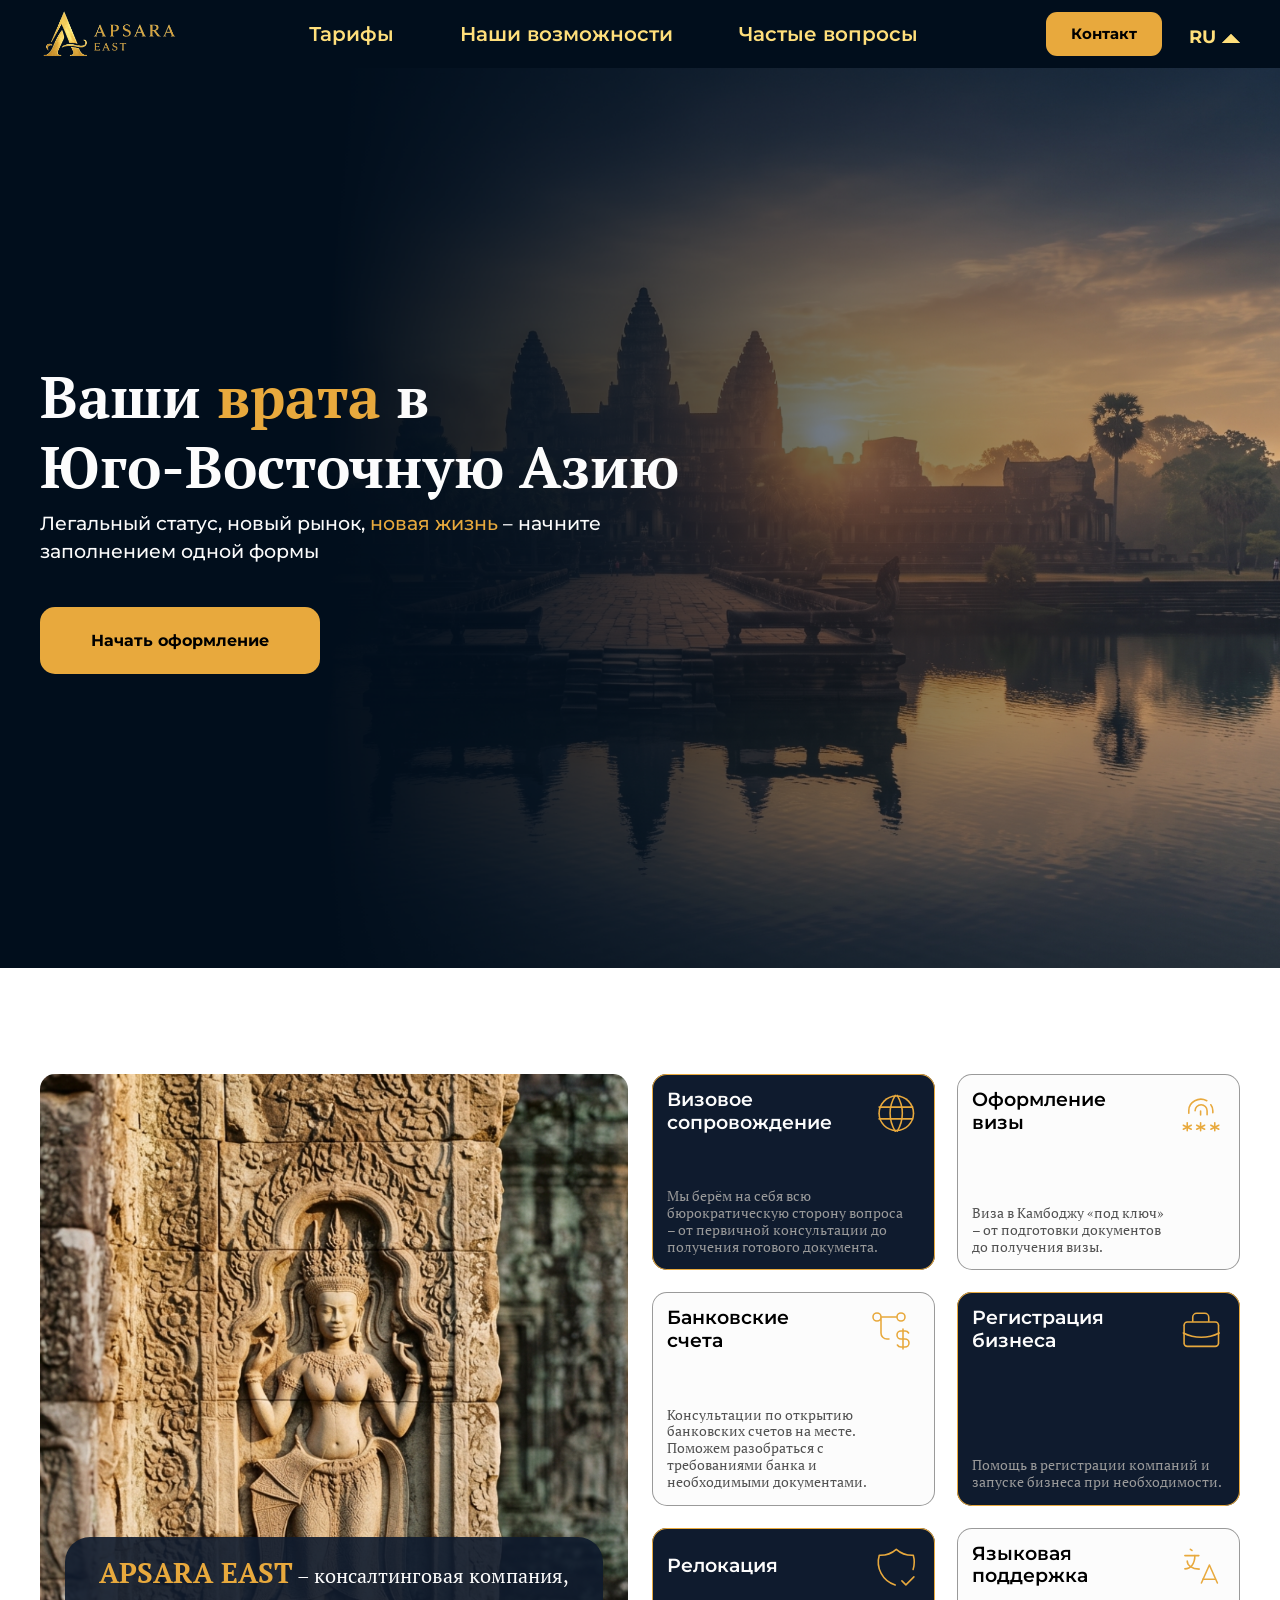
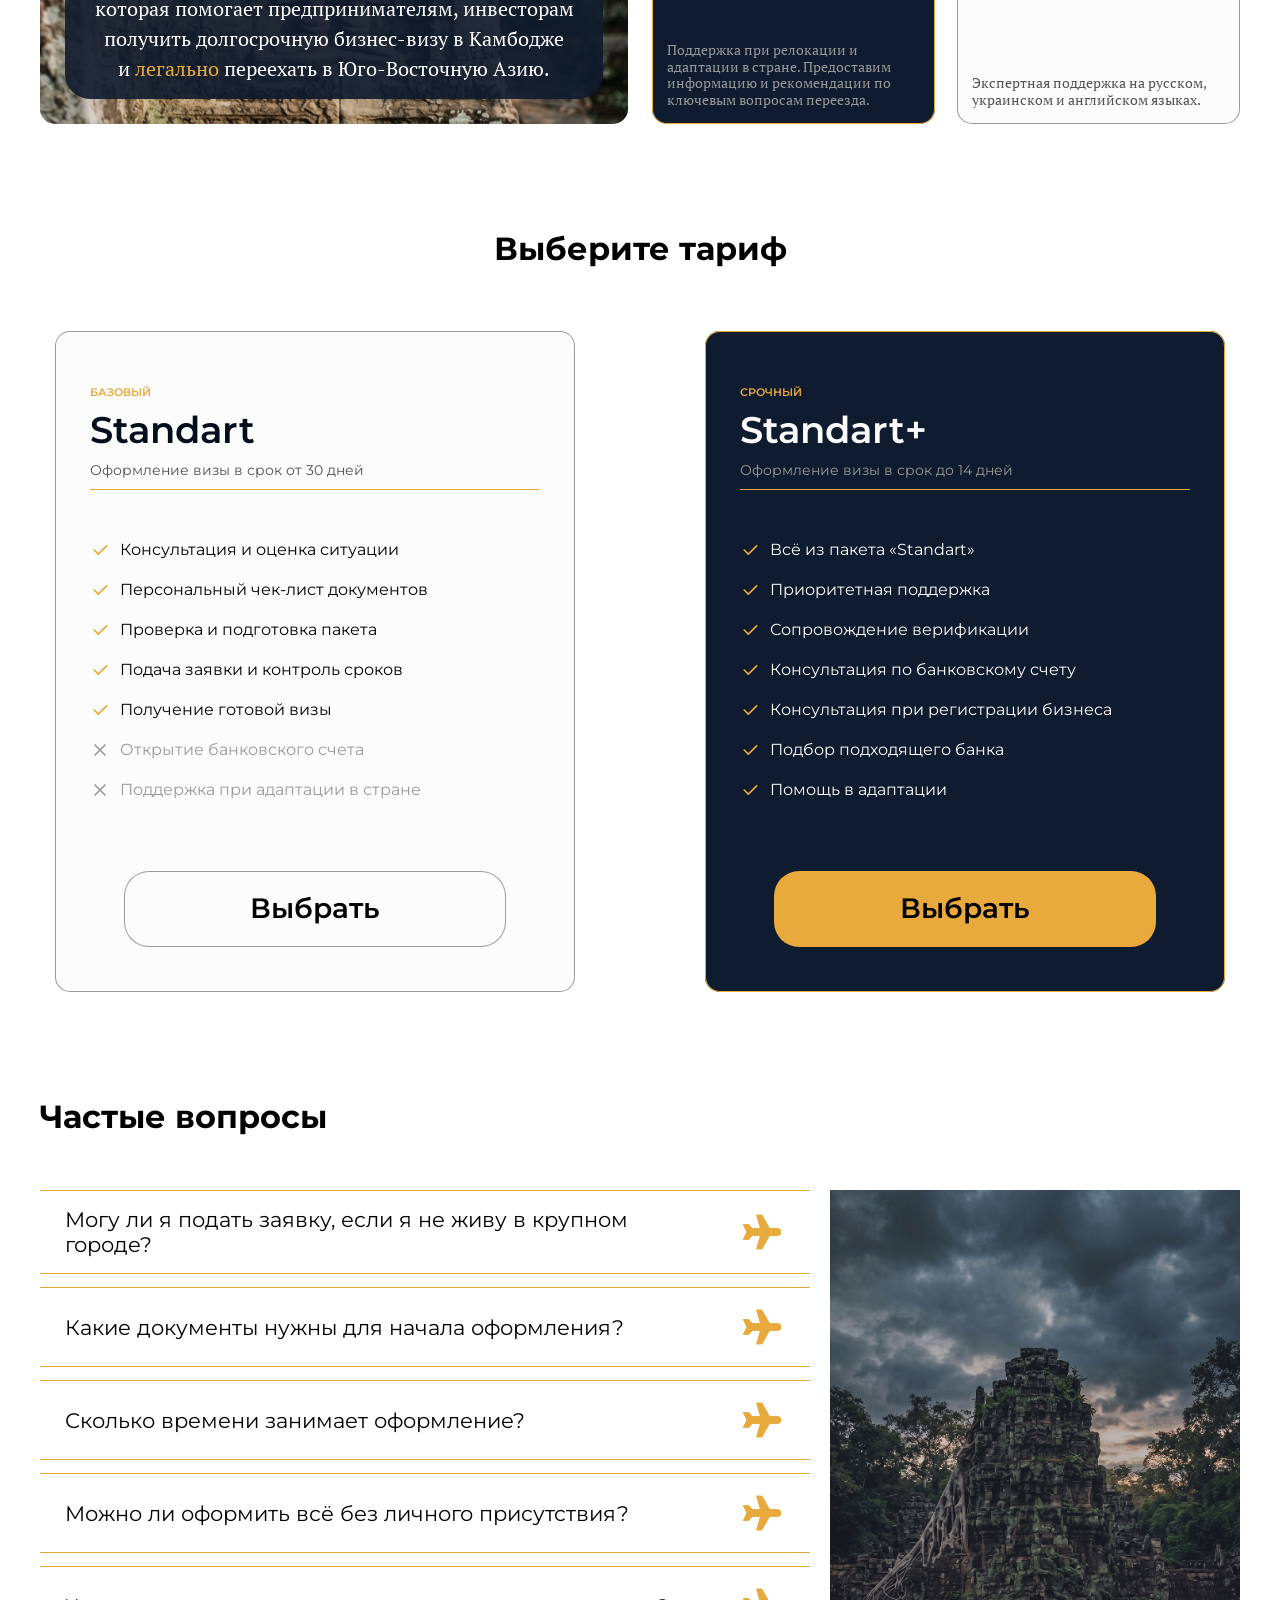
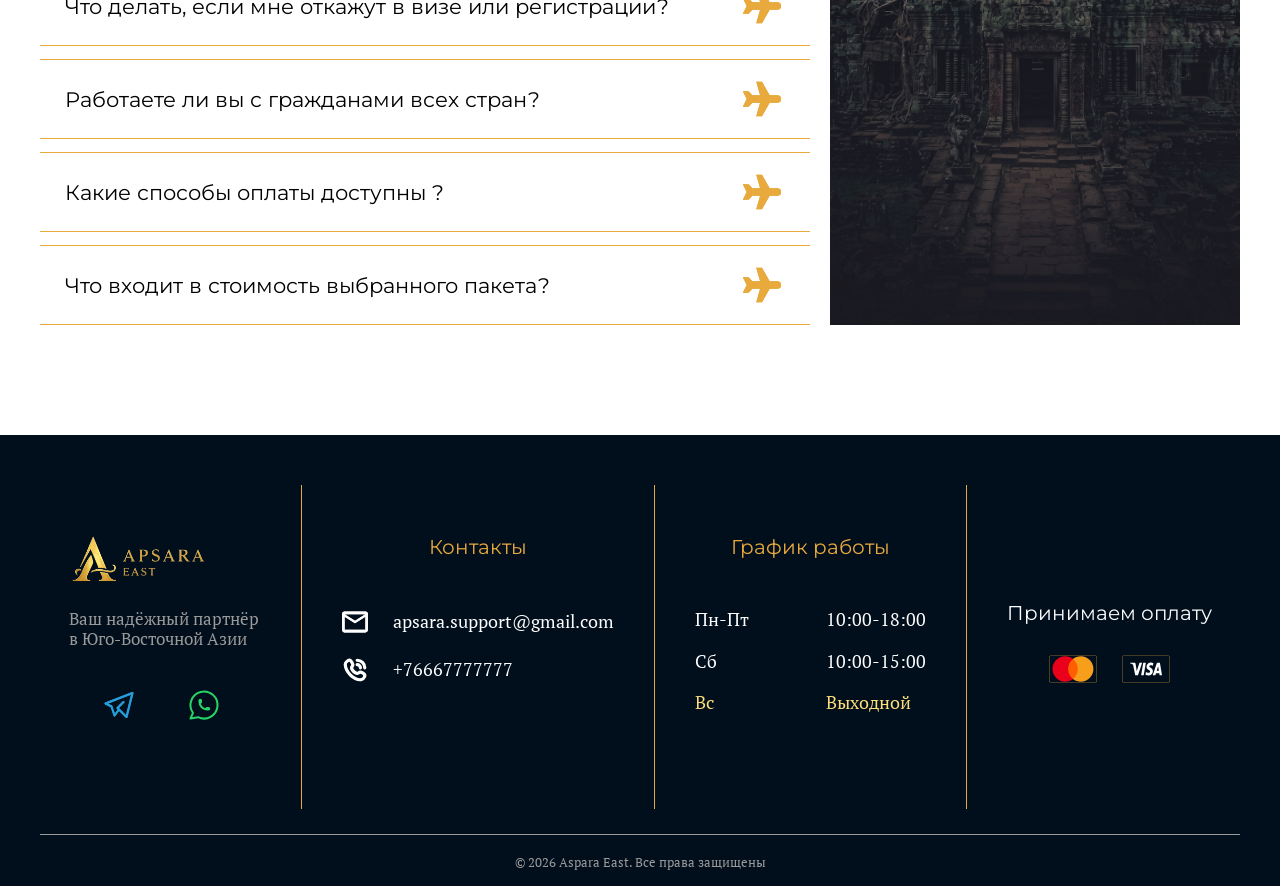
==== commit 556fd0df: "popup_gamma+++new?_stable_hero+++icons_REname" ====
--- a/index.html
+++ b/index.html
@@ -137,7 +137,7 @@
 
 		<section class="about" id="about">
 			<div class="about__container container">
-				<div class="about__desc">
+				<aside class="about__desc">
 					<img class="about__desc-img" src="img/about2.webp">
 					<div class="about__desc-inner">
 						<p class="about__desc-text"><span class="desc__wrap">APSARA EAST</span> – консалтинговая
@@ -148,12 +148,12 @@
 							переехать <span class="card-text__devider">в Юго-Восточную Азию.</span></p>
 					</div>
 
-				</div>
+				</aside>
 				<div class="about__cards">
 					<article class="about__card">
 						<div class="about__card-top">
 							<h3 class="about__card-title">Визовое сопровождение</h3>
-							<img class="about__card-icon" src="img/world.svg">
+							<img class="about__card-icon" src="img/about_world.svg">
 						</div>
 						<div class="about__card-bottom">
 							<p class="about__card-text">
@@ -167,7 +167,7 @@
 					<article class="about__card about__card--invert">
 						<div class="about__card-top">
 							<h3 class="about__card-title">Оформление визы</h3>
-							<img class="about__card-icon" src="img/fingerprint.svg">
+							<img class="about__card-icon" src="img/about_fingerprint.svg">
 						</div>
 						<div class="about__card-bottom">
 							<p class="about__card-text">
@@ -179,7 +179,7 @@
 					<article class="about__card about__card--invert">
 						<div class="about__card-top">
 							<h3 class="about__card-title">Банковские счета</h3>
-							<img class="about__card-icon" src="img/transaction.svg">
+							<img class="about__card-icon" src="img/about_transaction.svg">
 						</div>
 						<div class="about__card-bottom">
 							<p class="about__card-text">
@@ -192,7 +192,7 @@
 					<article class="about__card">
 						<div class="about__card-top">
 							<h3 class="about__card-title">Регистрация бизнеса</h3>
-							<img class="about__card-icon" src="img/briefcase.svg">
+							<img class="about__card-icon" src="img/about_briefcase.svg">
 						</div>
 						<div class="about__card-bottom">
 							<p class="about__card-text">
@@ -208,7 +208,7 @@
 					<article class="about__card">
 						<div class="about__card-top">
 							<h3 class="about__card-title">Релокация</h3>
-							<img class="about__card-icon" src="img/shield-check.svg">
+							<img class="about__card-icon" src="img/about_shield-check.svg">
 						</div>
 						<div class="about__card-bottom">
 							<p class="about__card-text">
@@ -221,7 +221,7 @@
 					<article class="about__card about__card--invert">
 						<div class="about__card-top">
 							<h3 class="about__card-title">Языковая поддержка</h3>
-							<img class="about__card-icon" src="img/lang-support.svg">
+							<img class="about__card-icon" src="img/about_lang-support.svg">
 						</div>
 						<div class="about__card-bottom">
 							<p class="about__card-text">
@@ -559,9 +559,9 @@
 							</div>
 						</div>
 					</div>
-					<div class="faq__media">
+					<aside class="faq__media">
 						<img class="faq__media-img" src="img/faq.webp">
-					</div>
+					</aside>
 				</div>
 			</div>
 		</section>
@@ -569,121 +569,128 @@
 		<dialog class="popup" id="order-popup" aria-labelledby="popup-title">
 			<div class="popup__inner">
 				<button class="popup__close" type="button" aria-label="Закрыть" data-popup-close>
-					<svg width="24" height="24" viewBox="0 0 24 24" fill="none" stroke="currentColor" stroke-width="2">
+					<svg width="50" height="50" viewBox="0 0 24 24" fill="none" stroke="currentColor"
+						stroke-width="1.2">
 						<path d="M18 6 6 18M6 6l12 12" />
 					</svg>
 				</button>
-
-				<aside class="popup__aside">
-					<h2 class="popup__title" id="popup-title">Обсудим детали вашей визы в Камбоджу</h2>
-					<ul class="popup__features">
-						<li class="popup__feature"><img src="img/world.svg" alt="">Ответим в личном чате</li>
-						<li class="popup__feature"><img src="img/fingerprint.svg" alt="">Персональный подход</li>
-						<li class="popup__feature"><img src="img/transaction.svg" alt="">Поможем в сборе документов</li>
-						<li class="popup__feature"><img src="img/briefcase.svg" alt="">Поддержка на каждом этапе</li>
-						<li class="popup__feature"><img src="img/shield-check.svg" alt="">Данные под защитой</li>
-					</ul>
-				</aside>
-
-				<div class="popup__body">
-					<form id="lead-form" action="https://api.web3forms.com/submit" method="POST">
+				<div class="popup__content">
+
+
+					<aside class="popup__aside">
+						<h2 class="popup__title" id="popup-title">Обсудим детали вашей визы в Камбоджу</h2>
+						<ul class="popup__features">
+							<li class="popup__feature"><img src="img/popup_clock.svg" alt="">Ответим в течение часа</li>
+							<li class="popup__feature"><img src="img/popup_stat.svg" alt="">Персональный подход</li>
+							<li class="popup__feature"><img src="img/popup_sheet.svg" alt="">Поможем в сборе документов
+							</li>
+							<li class="popup__feature"><img src="img/popup_check.svg" alt="">Поддержка на каждом этапе
+							</li>
+							<li class="popup__feature"><img src="img/popup_lock.svg" alt="">Данные под защитой</li>
+						</ul>
+					</aside>
+
+					<div class="popup__body">
 						<form id="lead-form" action="https://api.web3forms.com/submit" method="POST">
-
-							<input type="hidden" name="lead_id" />
-							<input type="hidden" name="access_key" value="13dbfdde-07b7-48f8-85df-a9c40801085a">
-							<input type="hidden" name="subject" value="Нова заявка з сайту APSARA EAST">
-							<input type="hidden" name="redirect" value="https://web3forms.com/success">
-
-							<div class="form__card-row">
+							<form id="lead-form" action="https://api.web3forms.com/submit" method="POST">
+
+								<input type="hidden" name="lead_id" />
+								<input type="hidden" name="access_key" value="13dbfdde-07b7-48f8-85df-a9c40801085a">
+								<input type="hidden" name="subject" value="Нова заявка з сайту APSARA EAST">
+								<input type="hidden" name="redirect" value="https://web3forms.com/success">
+
+								<div class="form__card-row">
+									<div class="form__card-group">
+										<label class="form__card-label" for="name">Имя<span
+												class="label-required">*</span></label>
+										<input class="form__card-input" type="text" maxlength="31" id="name" name="name"
+											placeholder="Иван" required>
+									</div>
+									<div class="form__card-group">
+										<label class="form__card-label" for="surname">Фамилия<span
+												class="label-required">*</span></label>
+										<input class="form__card-input" type="text" maxlength="31" id="surname"
+											name="surname" placeholder="Петренко" required>
+									</div>
+								</div>
+
 								<div class="form__card-group">
-									<label class="form__card-label" for="name">Имя<span
+									<label class="form__card-label" for="email">Почта<span
 											class="label-required">*</span></label>
-									<input class="form__card-input" type="text" maxlength="31" id="name" name="name"
-										placeholder="Иван" required>
-								</div>
+									<input class="form__card-input" type="email" id="email" name="email"
+										placeholder="example@gmail.com" required>
+								</div>
+
 								<div class="form__card-group">
-									<label class="form__card-label" for="surname">Фамилия<span
+									<label class="form__card-label" for="phone">Телефон<span
 											class="label-required">*</span></label>
-									<input class="form__card-input" type="text" maxlength="31" id="surname"
-										name="surname" placeholder="Петренко" required>
-								</div>
-							</div>
-
-							<div class="form__card-group">
-								<label class="form__card-label" for="email">Почта<span
-										class="label-required">*</span></label>
-								<input class="form__card-input" type="email" id="email" name="email"
-									placeholder="example@gmail.com" required>
-							</div>
-
-							<div class="form__card-group">
-								<label class="form__card-label" for="phone">Телефон<span
-										class="label-required">*</span></label>
-								<input class="form__card-input" type="tel" maxlength="13" id="phone" name="phone"
-									placeholder="+380&nbsp;XX&nbsp;XXX&nbsp;XX&nbsp;XX" required>
-							</div>
-
-							<div class="form__card-group">
-								<label class="form__card-label" for="country">
-									Страна<span class="label-required">*</span>
-								</label>
-								<input class="form__card-input" type="text" id="country" name="country" list="countries"
-									placeholder="Россия" autocomplete="country-name" required />
-								<datalist id="countries"></datalist>
-							</div>
-
-							<div class="form__card-group">
-								<label class="form__card-label" for="service">Выбор пакета<span
-										class="label-required">*</span></label>
-								<div class="form__card-wrap">
-									<select class="form__card-input form__card-select" id="service" name="service">
-										<option value="" disabled selected>Оберіть послугу...</option>
-										<option>Standart</option>
-										<option>Standart+</option>
-									</select>
-								</div>
-							</div>
-
-							<div class="form__card-row">
-								<fieldset class="form__messengers">
-									<legend class="form__card-label">Мессенджер (опционально)</legend>
-
-									<div class="form__messenger">
-										<svg class="form__messenger-icon" width="20" height="20" viewBox="0 0 24 24"
-											fill="#229ED9" aria-hidden="true">
-											<path
-												d="M21.9 4.6c.2-1-.6-1.7-1.6-1.4L2.5 9.9c-1.1.4-1 2 .1 2.3l4.6 1.4 1.8 5.6c.3.9 1.4 1.1 2 .4l2.6-2.7 4.7 3.5c.8.6 2 .2 2.2-.8l1.4-15zM8.7 13.2l9-5.7c.3-.2.6.2.3.4l-7.4 6.7-.3 3-1.6-4.4z" />
-										</svg>
-										<input class="form__card-input" type="text" id="telegram" name="telegram"
-											placeholder="@username" autocomplete="off" />
+									<input class="form__card-input" type="tel" maxlength="13" id="phone" name="phone"
+										placeholder="+380&nbsp;XX&nbsp;XXX&nbsp;XX&nbsp;XX" required>
+								</div>
+
+								<div class="form__card-group">
+									<label class="form__card-label" for="country">
+										Страна<span class="label-required">*</span>
+									</label>
+									<input class="form__card-input" type="text" id="country" name="country"
+										list="countries" placeholder="Россия" autocomplete="country-name" required />
+									<datalist id="countries"></datalist>
+								</div>
+
+								<div class="form__card-group">
+									<label class="form__card-label" for="service">Выбор пакета<span
+											class="label-required">*</span></label>
+									<div class="form__card-wrap">
+										<select class="form__card-input form__card-select" id="service" name="service">
+											<option value="" disabled selected>Выбрать...</option>
+											<option>Standart</option>
+											<option>Standart+</option>
+										</select>
 									</div>
-
-									<div class="form__messenger">
-										<svg class="form__messenger-icon" width="20" height="20" viewBox="0 0 24 24"
-											fill="#25D366" aria-hidden="true">
-											<path
-												d="M12 2a10 10 0 0 0-8.6 15.1L2 22l5-1.3A10 10 0 1 0 12 2zm0 18.2c-1.5 0-3-.4-4.3-1.2l-.3-.2-3 .8.8-2.9-.2-.3A8.2 8.2 0 1 1 12 20.2zm4.5-6.1c-.2-.1-1.5-.7-1.7-.8-.2-.1-.4-.1-.6.1-.2.2-.6.8-.8 1-.1.2-.3.2-.5.1a6.7 6.7 0 0 1-3.3-2.9c-.3-.4 0-.5.2-.7l.4-.5c.1-.2.1-.3 0-.5l-.8-1.9c-.2-.5-.4-.4-.6-.4h-.5c-.2 0-.5.1-.7.3-.9.9-1.1 2.2-.2 3.9a11.6 11.6 0 0 0 4.5 4.2c1.7.8 2.4.9 3.2.7.5-.1 1.5-.6 1.7-1.2.2-.6.2-1.1.1-1.2 0-.1-.2-.2-.4-.3z" />
-										</svg>
-										<input class="form__card-input" type="tel" id="whatsapp" name="whatsapp"
-											placeholder="+420770663222" autocomplete="tel" />
-									</div>
-								</fieldset>
-							</div>
-
-							<button class="form__card-submit" type="submit">
-								<svg width="20" height="20" viewBox="0 0 24 24" fill="none" stroke="currentColor"
-									stroke-width="2" stroke-linecap="round" stroke-linejoin="round">
-									<rect x="2" y="4" width="20" height="16" rx="2"></rect>
-									<path d="m22 7-8.97 5.7a1.94 1.94 0 0 1-2.06 0L2 7"></path>
-								</svg>
-								Отправить заявку
-							</button>
-							<p class="form__card-note">Нажимая «Отправить», вы соглашаетесь на обработку ваших
-								персональных
-								данных с целью обратной связи.</p>
+								</div>
+
+								<div class="form__card-row">
+									<fieldset class="form__messengers">
+										<legend class="form__card-label">Мессенджер (опционально)</legend>
+
+										<div class="form__messenger">
+											<svg class="form__messenger-icon" width="20" height="20" viewBox="0 0 24 24"
+												fill="#229ED9" aria-hidden="true">
+												<path
+													d="M21.9 4.6c.2-1-.6-1.7-1.6-1.4L2.5 9.9c-1.1.4-1 2 .1 2.3l4.6 1.4 1.8 5.6c.3.9 1.4 1.1 2 .4l2.6-2.7 4.7 3.5c.8.6 2 .2 2.2-.8l1.4-15zM8.7 13.2l9-5.7c.3-.2.6.2.3.4l-7.4 6.7-.3 3-1.6-4.4z" />
+											</svg>
+											<input class="form__card-input" type="text" id="telegram" name="telegram"
+												placeholder="@username" autocomplete="off" />
+										</div>
+
+										<div class="form__messenger">
+											<svg class="form__messenger-icon" width="20" height="20" viewBox="0 0 24 24"
+												fill="#25D366" aria-hidden="true">
+												<path
+													d="M12 2a10 10 0 0 0-8.6 15.1L2 22l5-1.3A10 10 0 1 0 12 2zm0 18.2c-1.5 0-3-.4-4.3-1.2l-.3-.2-3 .8.8-2.9-.2-.3A8.2 8.2 0 1 1 12 20.2zm4.5-6.1c-.2-.1-1.5-.7-1.7-.8-.2-.1-.4-.1-.6.1-.2.2-.6.8-.8 1-.1.2-.3.2-.5.1a6.7 6.7 0 0 1-3.3-2.9c-.3-.4 0-.5.2-.7l.4-.5c.1-.2.1-.3 0-.5l-.8-1.9c-.2-.5-.4-.4-.6-.4h-.5c-.2 0-.5.1-.7.3-.9.9-1.1 2.2-.2 3.9a11.6 11.6 0 0 0 4.5 4.2c1.7.8 2.4.9 3.2.7.5-.1 1.5-.6 1.7-1.2.2-.6.2-1.1.1-1.2 0-.1-.2-.2-.4-.3z" />
+											</svg>
+											<input class="form__card-input" type="tel" id="whatsapp" name="whatsapp"
+												placeholder="+420770663222" autocomplete="tel" />
+										</div>
+									</fieldset>
+								</div>
+
+								<button class="form__card-submit" type="submit">
+									<svg width="24" height="24" viewBox="0 0 24 24" fill="none" stroke="currentColor"
+										stroke-width="2" stroke-linecap="round" stroke-linejoin="round">
+										<rect x="2" y="4" width="20" height="16" rx="2"></rect>
+										<path d="m22 7-8.97 5.7a1.94 1.94 0 0 1-2.06 0L2 7"></path>
+									</svg>
+									Отправить заявку
+								</button>
+								<p class="form__card-note">Нажимая «Отправить», вы соглашаетесь на обработку ваших
+									персональных
+									данных с целью обратной связи.</p>
+							</form>
 						</form>
-					</form>
+					</div>
 				</div>
+
 			</div>
 		</dialog>
 	</main>
@@ -777,11 +784,8 @@
 				<div class="footer__pay-methods">
 					<h3 class="footer__column-title">Принимаем оплату</h3>
 					<div class="pay-methods">
-						<img class="pay-method__icon" src="img/mastercard.svg">
-						<img class="pay-method__icon" src="img/visa.svg">
-						<img class="pay-method__icon" src="img/crypto.svg">
-						<!-- <img class="pay-method__icon" src="img/mastercard.png">
-					<img class="pay-method__icon" src="img/mastercard.png"> -->
+						<img class="pay-method__icon" src="img/footer_mastercard.svg">
+						<img class="pay-method__icon" src="img/footer_visa.svg">
 					</div>
 
 				</div>
--- a/css/style.css
+++ b/css/style.css
@@ -30,11 +30,11 @@
 }
 
 .popup {
-  width: min(1000px, 100% - 32px);
+  width: min(1280px, 100% - 32px);
   max-height: calc(100dvh - 32px);
   padding: 0;
   border: none;
-  border-radius: 24px;
+  border-radius: 30px;
   background: #fcfcfc;
   overflow: auto;
   place-self: center;
@@ -50,81 +50,96 @@
   animation: fade-in 0.3s ease;
 }
 .popup .popup__inner {
-  position: relative;
-  display: flex;
-  gap: 32px;
-  padding: 32px;
+  display: flex;
+  flex-direction: column;
+  padding: 16px;
 }
 .popup .popup__inner .popup__close {
-  position: absolute;
-  top: 16px;
-  right: 16px;
+  align-self: flex-end;
   background: none;
   border: none;
   color: #e8a93d;
   cursor: pointer;
   transition: transform 0.2s;
 }
-.popup .popup__inner .popup__close:hover {
-  transform: rotate(90deg);
-}
-.popup .popup__inner .popup__aside {
+.popup .popup__inner .popup__content {
+  position: relative;
+  display: flex;
+  gap: 32px;
+  padding: 0px 100px 30px;
+}
+.popup .popup__inner .popup__content .popup__aside {
   flex: 0.8 1 0;
   min-width: 0;
+  max-width: 408px;
   display: flex;
   flex-direction: column;
-  justify-content: space-between;
-  gap: 32px;
+  gap: 93px;
   padding: 32px 24px;
-  border-radius: 20px;
+  border-radius: 45px 0 45px 0;
   color: #fcfcfc;
-  background: linear-gradient(160deg, #010e1c 55%, #e8a93d 130%);
-}
-.popup .popup__inner .popup__aside .popup__title {
+  background: linear-gradient(118deg, #010e1c 72%, #e8a93d 105%);
+}
+.popup .popup__inner .popup__content .popup__aside .popup__title {
   font-family: "Montserrat", sans-serif;
-  font-size: clamp(24px, 3vw, 36px);
-  line-height: 1.2;
-}
-.popup .popup__inner .popup__aside .popup__features {
+  max-width: 312px;
+  color: #fcfcfc;
+  font-family: "Montserrat", sans-serif;
+  font-style: normal;
+  font-size: 46px;
+  font-weight: 400;
+  line-height: 1.2;
+  letter-spacing: 0;
+}
+.popup .popup__inner .popup__content .popup__aside .popup__features {
   display: flex;
   flex-direction: column;
-  gap: 12px;
-}
-.popup .popup__inner .popup__aside .popup__features .popup__feature {
+  gap: 8px;
+}
+.popup .popup__inner .popup__content .popup__aside .popup__features .popup__feature {
   display: flex;
   align-items: center;
   gap: 10px;
-  font-size: 13px;
-}
-.popup .popup__inner .popup__aside .popup__features .popup__feature img {
-  width: 20px;
-  height: 20px;
-}
-.popup .popup__inner .popup__body {
+  color: #9a9a9a;
+  font-family: "PT Serif", serif;
+  font-size: 15px;
+  font-style: normal;
+  font-weight: 400;
+  line-height: 1.2;
+  letter-spacing: 0;
+}
+.popup .popup__inner .popup__content .popup__aside .popup__features .popup__feature img {
+  width: 34px;
+  height: 34px;
+}
+.popup .popup__inner .popup__content .popup__body {
   flex: 1 1 0;
   min-width: 0;
 }
-.popup .popup__inner .popup__body #lead-form {
+.popup .popup__inner .popup__content .popup__body #lead-form {
   display: flex;
   flex-direction: column;
   gap: 14px;
 }
-.popup .popup__inner .popup__body #lead-form .form__card-label {
+.popup .popup__inner .popup__content .popup__body #lead-form .form__card-label {
   font-family: "Montserrat", sans-serif;
-  font-size: 12px;
-  font-weight: 500;
+  font-style: normal;
+  font-size: 15px;
+  font-weight: 600;
   color: #515151;
-}
-.popup .popup__inner .popup__body #lead-form .form__card-label .label-required {
-  color: #e8a93d;
-}
-.popup .popup__inner .popup__body #lead-form .form__card-input {
+  line-height: 1.2;
+  letter-spacing: 0;
+}
+.popup .popup__inner .popup__content .popup__body #lead-form .form__card-label .label-required {
+  color: red;
+}
+.popup .popup__inner .popup__content .popup__body #lead-form .form__card-input {
   width: 100%;
   height: 40px;
-  padding: 0 14px;
+  padding: 0 15px;
   font-family: "Montserrat", sans-serif;
-  font-size: 14px;
-  font-weight: 600;
+  font-size: 17px;
+  font-weight: 700;
   color: #fcfcfc;
   background: #010e1c;
   border: 1px solid transparent;
@@ -132,34 +147,43 @@
   outline: none;
   transition: border-color 0.2s, box-shadow 0.2s;
 }
-.popup .popup__inner .popup__body #lead-form .form__card-input::-moz-placeholder {
+.popup .popup__inner .popup__content .popup__body #lead-form .form__card-input::-moz-placeholder {
   color: #9a9a9a;
-  font-weight: 400;
-}
-.popup .popup__inner .popup__body #lead-form .form__card-input::placeholder {
+  font-family: "Montserrat", sans-serif;
+  font-style: normal;
+  font-size: 17px;
+  font-weight: 700;
+  line-height: 1.2;
+  letter-spacing: 0;
+}
+.popup .popup__inner .popup__content .popup__body #lead-form .form__card-input::placeholder {
   color: #9a9a9a;
-  font-weight: 400;
-}
-.popup .popup__inner .popup__body #lead-form .form__card-input:focus {
+  font-family: "Montserrat", sans-serif;
+  font-style: normal;
+  font-size: 17px;
+  font-weight: 700;
+  line-height: 1.2;
+  letter-spacing: 0;
+}
+.popup .popup__inner .popup__content .popup__body #lead-form .form__card-input:focus {
   border-color: #e8a93d;
-  box-shadow: 0 0 0 3px rgba(232, 169, 61, 0.25);
-}
-.popup .popup__inner .popup__body #lead-form .form__card-input:user-invalid {
-  border-color: #e5484d;
-}
-.popup .popup__inner .popup__body #lead-form .form__card-input:-webkit-autofill {
+}
+.popup .popup__inner .popup__content .popup__body #lead-form .form__card-input:user-invalid {
+  border-color: red;
+}
+.popup .popup__inner .popup__content .popup__body #lead-form .form__card-input:-webkit-autofill {
   -webkit-text-fill-color: #fcfcfc;
   -webkit-box-shadow: 0 0 0 1000px #010e1c inset;
   caret-color: #fcfcfc;
 }
-.popup .popup__inner .popup__body #lead-form .form__card-row {
+.popup .popup__inner .popup__content .popup__body #lead-form .form__card-row {
   display: flex;
   gap: 16px;
 }
-.popup .popup__inner .popup__body #lead-form .form__card-row > * {
+.popup .popup__inner .popup__content .popup__body #lead-form .form__card-row > * {
   flex: 1 1 0;
 }
-.popup .popup__inner .popup__body #lead-form .form__card-row .form__messengers {
+.popup .popup__inner .popup__content .popup__body #lead-form .form__card-row .form__messengers {
   display: flex;
   gap: 16px;
   padding: 0;
@@ -167,33 +191,33 @@
   border: none;
   min-width: 0;
 }
-.popup .popup__inner .popup__body #lead-form .form__card-row .form__messengers legend {
+.popup .popup__inner .popup__content .popup__body #lead-form .form__card-row .form__messengers legend {
   padding: 0;
   margin-bottom: 6px;
 }
-.popup .popup__inner .popup__body #lead-form .form__card-row .form__messengers .form__messenger {
+.popup .popup__inner .popup__content .popup__body #lead-form .form__card-row .form__messengers .form__messenger {
   flex: 1 1 0;
   min-width: 0;
   display: flex;
   gap: 4px;
 }
-.popup .popup__inner .popup__body #lead-form .form__card-row .form__messengers .form__messenger .form__messenger-icon {
+.popup .popup__inner .popup__content .popup__body #lead-form .form__card-row .form__messengers .form__messenger .form__messenger-icon {
   flex-shrink: 0;
   box-sizing: content-box;
   padding: 10px;
   background: #010e1c;
   border-radius: 6px;
 }
-.popup .popup__inner .popup__body #lead-form .form__card-group {
+.popup .popup__inner .popup__content .popup__body #lead-form .form__card-group {
   display: flex;
   flex-direction: column;
-  gap: 6px;
+  gap: 8px;
   min-width: 0;
 }
-.popup .popup__inner .popup__body #lead-form .form__card-group .form__card-wrap {
+.popup .popup__inner .popup__content .popup__body #lead-form .form__card-group .form__card-wrap {
   position: relative;
 }
-.popup .popup__inner .popup__body #lead-form .form__card-group .form__card-wrap::after {
+.popup .popup__inner .popup__content .popup__body #lead-form .form__card-group .form__card-wrap::after {
   content: "";
   position: absolute;
   top: 50%;
@@ -206,52 +230,50 @@
   transform: translateY(-50%);
   pointer-events: none;
 }
-.popup .popup__inner .popup__body #lead-form .form__card-group .form__card-wrap .form__card-select {
+.popup .popup__inner .popup__content .popup__body #lead-form .form__card-group .form__card-wrap .form__card-select {
   -webkit-appearance: none;
      -moz-appearance: none;
           appearance: none;
   padding-right: 40px;
   cursor: pointer;
 }
-.popup .popup__inner .popup__body #lead-form .form__card-group .form__card-wrap .form__card-select:invalid {
+.popup .popup__inner .popup__content .popup__body #lead-form .form__card-group .form__card-wrap .form__card-select:invalid {
   color: #9a9a9a;
 }
-.popup .popup__inner .popup__body #lead-form .form__card-group .form__card-wrap .form__card-select option {
+.popup .popup__inner .popup__content .popup__body #lead-form .form__card-group .form__card-wrap .form__card-select option {
   color: #fcfcfc;
   background: #010e1c;
 }
-.popup .popup__inner .popup__body #lead-form .form__card-submit {
+.popup .popup__inner .popup__content .popup__body #lead-form .form__card-submit {
   display: inline-flex;
   align-items: center;
   justify-content: center;
   gap: 10px;
   align-self: center;
-  width: min(100%, 260px);
-  height: 48px;
-  margin-top: 8px;
+  width: min(100%, 300px);
+  padding: 22px 0px;
+  margin-top: 14px;
   font-family: "Montserrat", sans-serif;
-  font-size: 15px;
-  font-weight: 600;
+  font-size: 18px;
+  font-weight: 700;
   color: #010e1c;
   background: #e8a93d;
   border: none;
-  border-radius: 8px;
+  border-radius: 15px;
   cursor: pointer;
   transition: background 0.2s, transform 0.1s;
 }
-.popup .popup__inner .popup__body #lead-form .form__card-submit:hover {
-  background: #ffdf7b;
-}
-.popup .popup__inner .popup__body #lead-form .form__card-submit:active {
-  transform: scale(0.98);
-}
-.popup .popup__inner .popup__body #lead-form .form__card-note {
-  max-width: 380px;
+.popup .popup__inner .popup__content .popup__body #lead-form .form__card-note {
+  max-width: 462px;
   align-self: center;
-  font-size: 11px;
-  line-height: 1.4;
+  font-family: "Montserrat", sans-serif;
+  font-style: normal;
+  font-size: 14px;
+  font-weight: 600;
+  line-height: 1.2;
+  letter-spacing: 0;
   text-align: center;
-  color: #9a9a9a;
+  color: #515151;
 }
 
 body:has(.popup[open]) {
@@ -385,6 +407,9 @@
 }
 
 .hero {
+  min-height: 100vh; /* fallback */
+  min-height: 100svh;
+  display: flex;
   height: var(--hero-height);
   background-image: url("../img/hero3.webp");
   background-size: cover;
@@ -393,9 +418,10 @@
   margin-bottom: 106px;
 }
 .hero .hero__container {
-  padding-top: 278px;
   display: flex;
   flex-direction: column;
+  place-self: center;
+  margin-left: 160px;
 }
 .hero .hero__container .hero__title {
   max-width: 718px;
@@ -631,8 +657,8 @@
   width: 20px;
   height: 20px;
   background-color: #e8a93d;
-  -webkit-mask-image: url("../img/check.svg");
-          mask-image: url("../img/check.svg");
+  -webkit-mask-image: url("../img/service_check.svg");
+          mask-image: url("../img/service_check.svg");
   -webkit-mask-size: contain;
           mask-size: contain;
   -webkit-mask-repeat: no-repeat;
@@ -649,8 +675,8 @@
   width: 20px;
   height: 20px;
   background-color: #9a9a9a;
-  -webkit-mask-image: url("../img/cross.svg");
-          mask-image: url("../img/cross.svg");
+  -webkit-mask-image: url("../img/service_cross.svg");
+          mask-image: url("../img/service_cross.svg");
   -webkit-mask-size: contain;
           mask-size: contain;
   -webkit-mask-repeat: no-repeat;
@@ -845,7 +871,7 @@
   flex-shrink: 0;
   width: 26px;
   height: 26px;
-  background-image: url("../img/phone.svg");
+  background-image: url("../img/footer_phone.svg");
   background-repeat: no-repeat;
   background-position: center;
 }
@@ -858,7 +884,7 @@
   flex-shrink: 0;
   width: 26px;
   height: 26px;
-  background-image: url("../img/email.svg");
+  background-image: url("../img/footer_email.svg");
   background-repeat: no-repeat;
   background-position: center;
 }
@@ -1066,6 +1092,9 @@
   .header__overlay {
     display: block;
   }
+  .hero .hero__container {
+    margin-left: 40px;
+  }
   .about .about__container .about__cards .about__card .about__card-bottom .about__card-text .card-text__wrap {
     display: none;
   }
@@ -1086,6 +1115,9 @@
 @media (max-width: 767px) {
   header .header__container .header__actions .header__contact-btn {
     display: none;
+  }
+  .hero {
+    min-height: calc(100svh + 120px);
   }
 }
 @media (max-width: 439px) {
@@ -1093,6 +1125,9 @@
     width: 44px;
     height: 44px;
   }
+  .hero .hero__container {
+    margin: auto;
+  }
 }
 @media (1440px <= width < 1904px) {
   .container {
@@ -1109,6 +1144,9 @@
   }
   header .header__container .header__actions .header__lang {
     font-size: 17px;
+  }
+  .hero .hero__container {
+    margin-left: 80px;
   }
   .hero .hero__container .hero__title {
     font-size: 61px;
@@ -1226,7 +1264,7 @@
     display: none;
   }
   .hero .hero__container {
-    padding-top: 200px;
+    margin-left: 40px;
   }
   .hero .hero__container .hero__title {
     font-size: 58px;
@@ -1354,7 +1392,7 @@
     padding: 11px 0px;
   }
   .hero .hero__container {
-    padding-top: 210px;
+    margin-left: 40px;
   }
   .hero .hero__container .hero__title {
     font-size: 56px;
@@ -1516,9 +1554,6 @@
   header .header__container {
     padding: 11px 0px;
   }
-  .hero .hero__container {
-    padding-top: 270px;
-  }
   .hero .hero__container .hero__title {
     font-size: 52px;
   }
@@ -1707,7 +1742,7 @@
     height: 45px;
   }
   .hero .hero__container {
-    padding-top: 250px;
+    margin: auto;
     place-items: center;
   }
   .hero .hero__container .hero__title {
@@ -1913,7 +1948,6 @@
     padding: 22px 54px;
   }
   .hero .hero__container {
-    padding-top: 210px;
     place-items: center;
   }
   .hero .hero__container .hero__title {
@@ -2121,7 +2155,6 @@
     padding: 22px 45px;
   }
   .hero .hero__container {
-    padding-top: 205px;
     place-items: center;
   }
   .hero .hero__container .hero__title {
@@ -2325,7 +2358,6 @@
     padding: 22px 47px;
   }
   .hero .hero__container {
-    padding-top: 182px;
     place-items: center;
   }
   .hero .hero__container .hero__title {
@@ -2517,9 +2549,8 @@
 }
 /*
 
--безопасность forms -> sheets
-
 -поп-ап (+ сделать под мобилы)
+	1920 1440 1280 1024 768 440 390 375 360
 
 -фикс +120px только от max-width 767px
 
@@ -2531,4 +2562,6 @@
 
 -оживить выбор языка (+active эффект)
 
+-безопасность forms -> sheets
+
 *//*# sourceMappingURL=style.css.map */
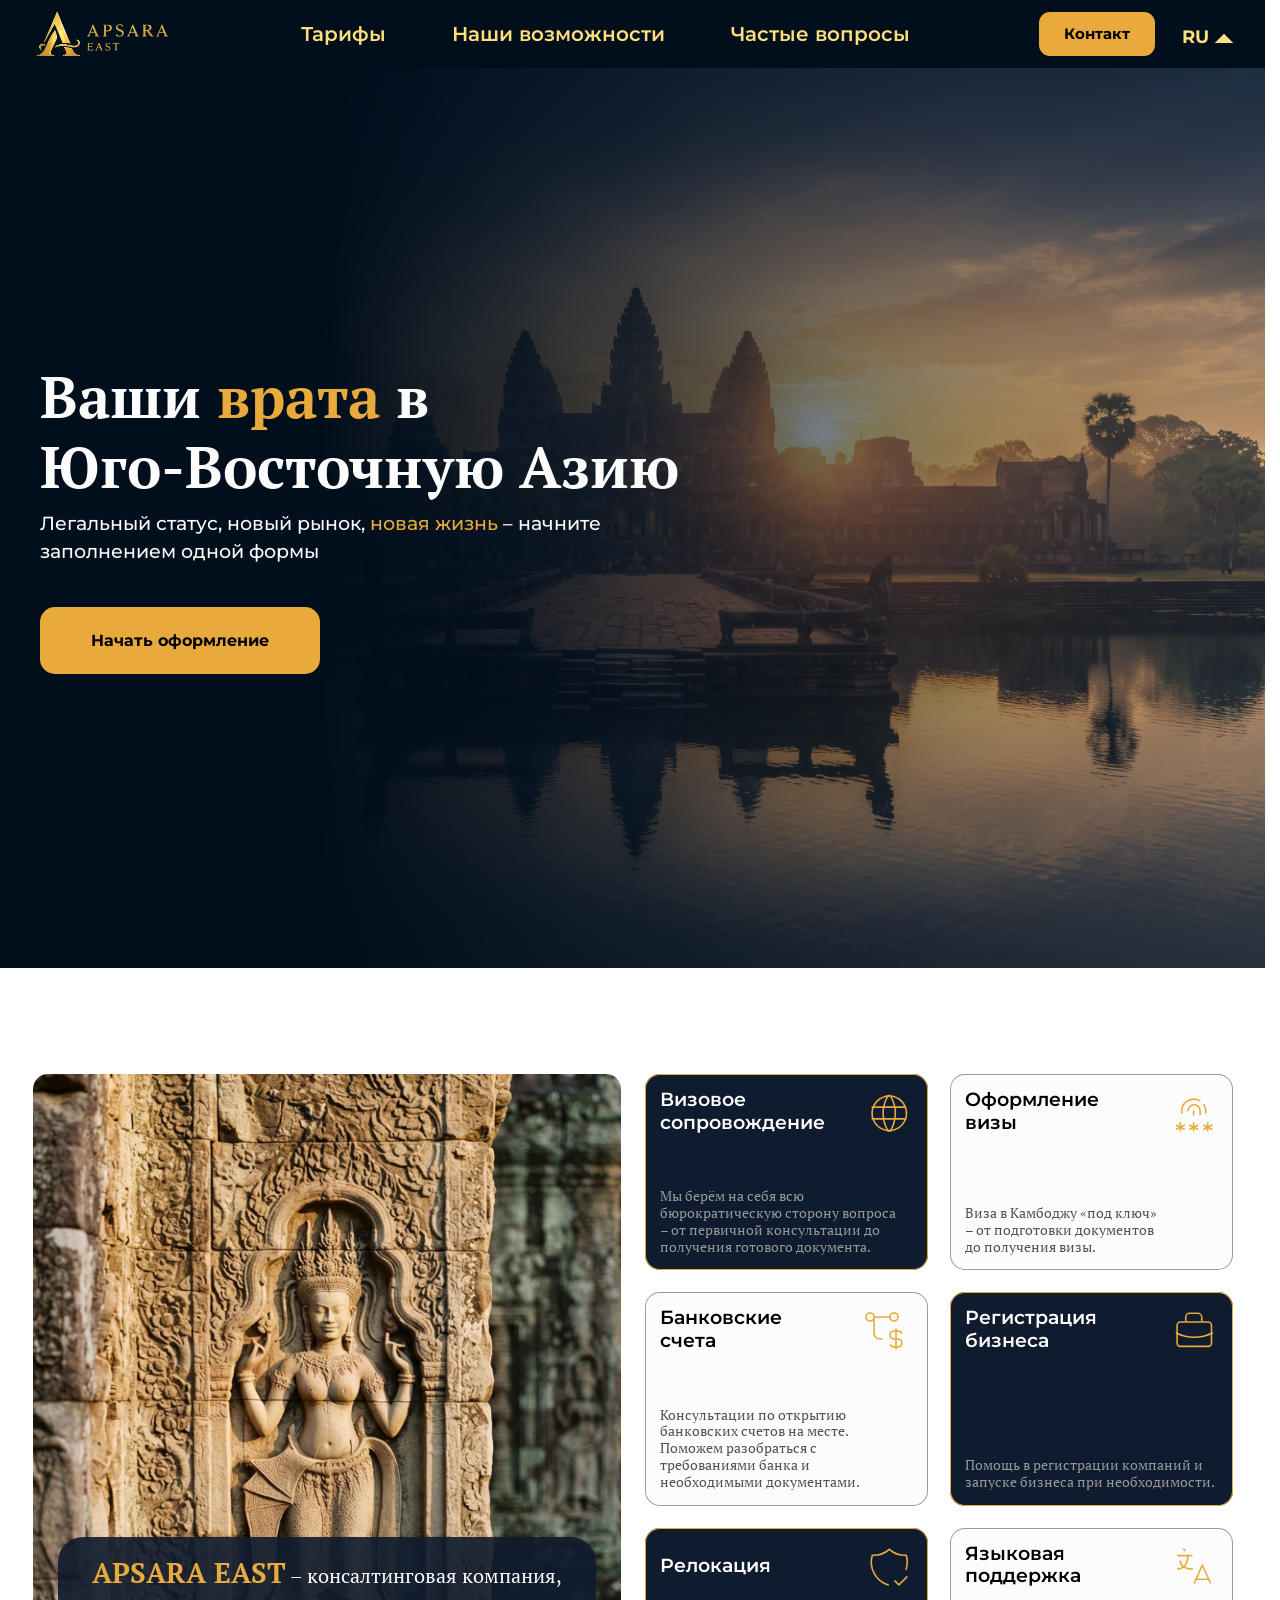
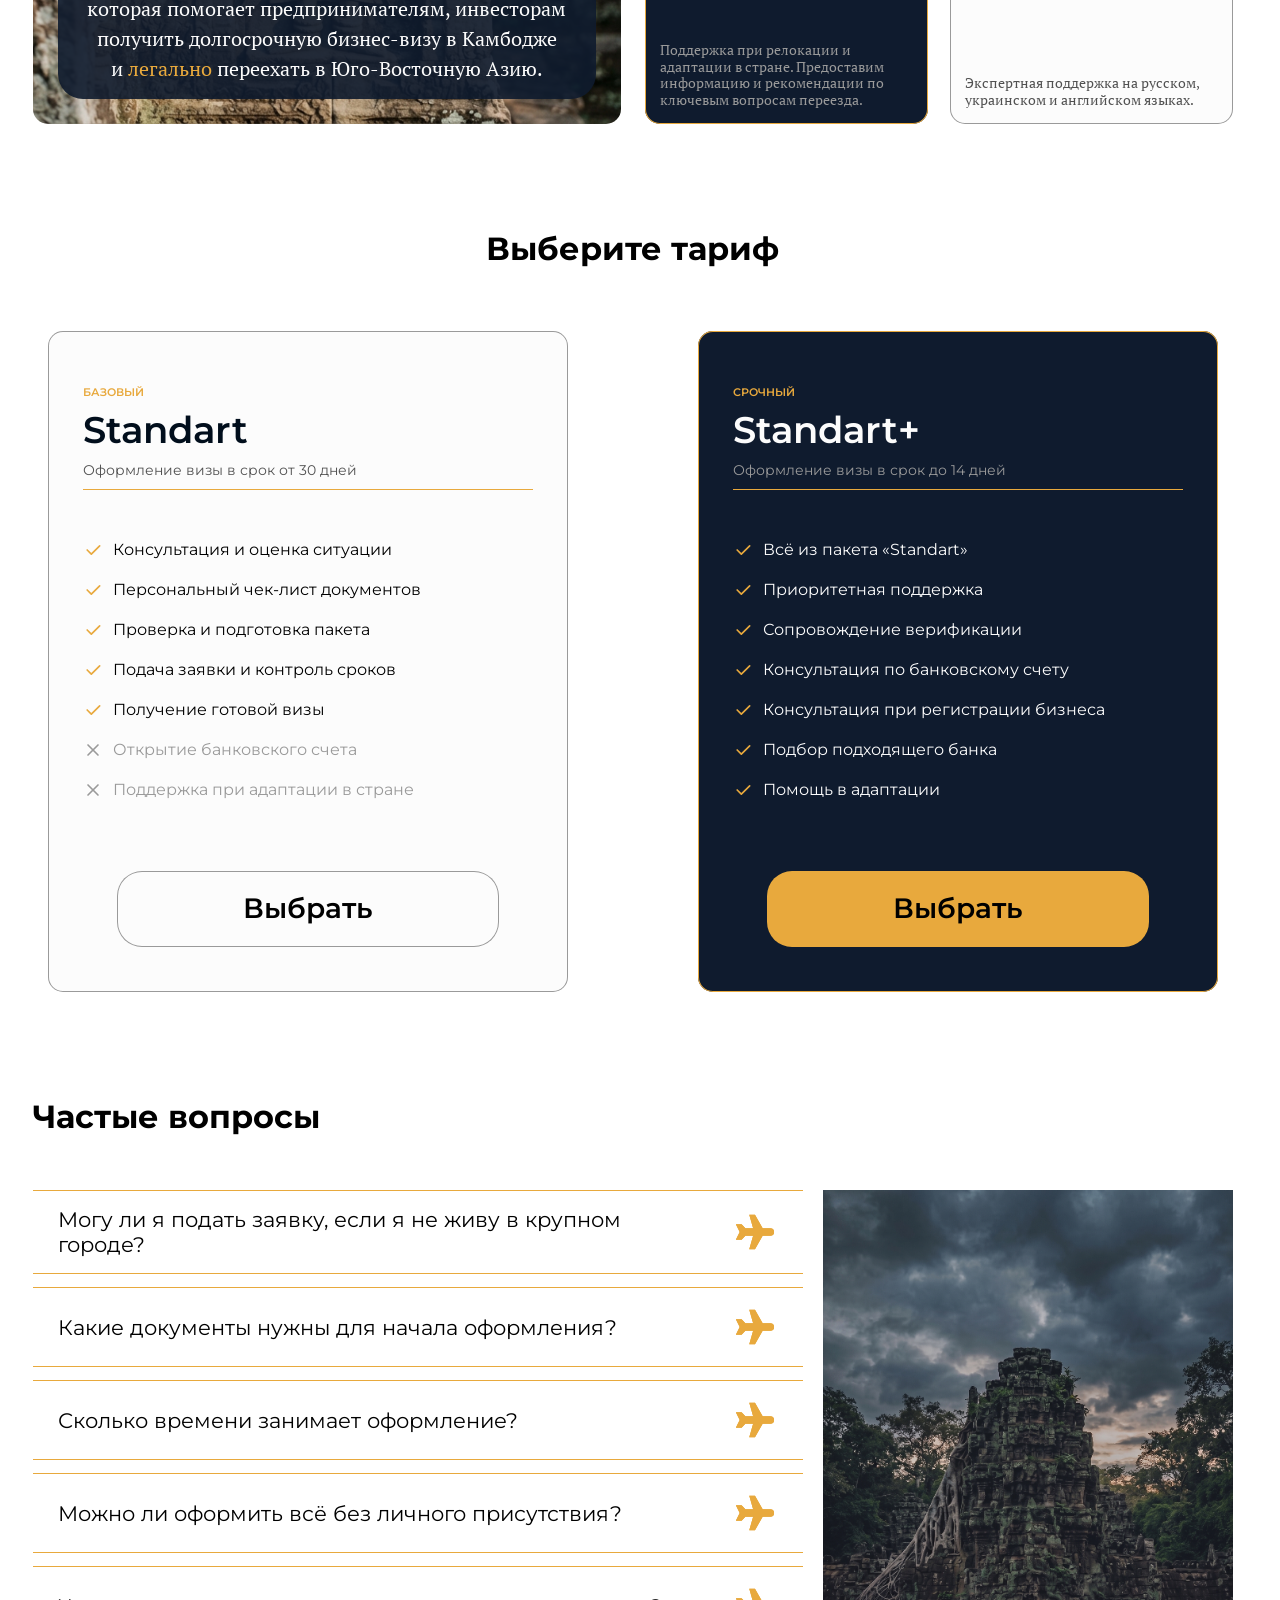
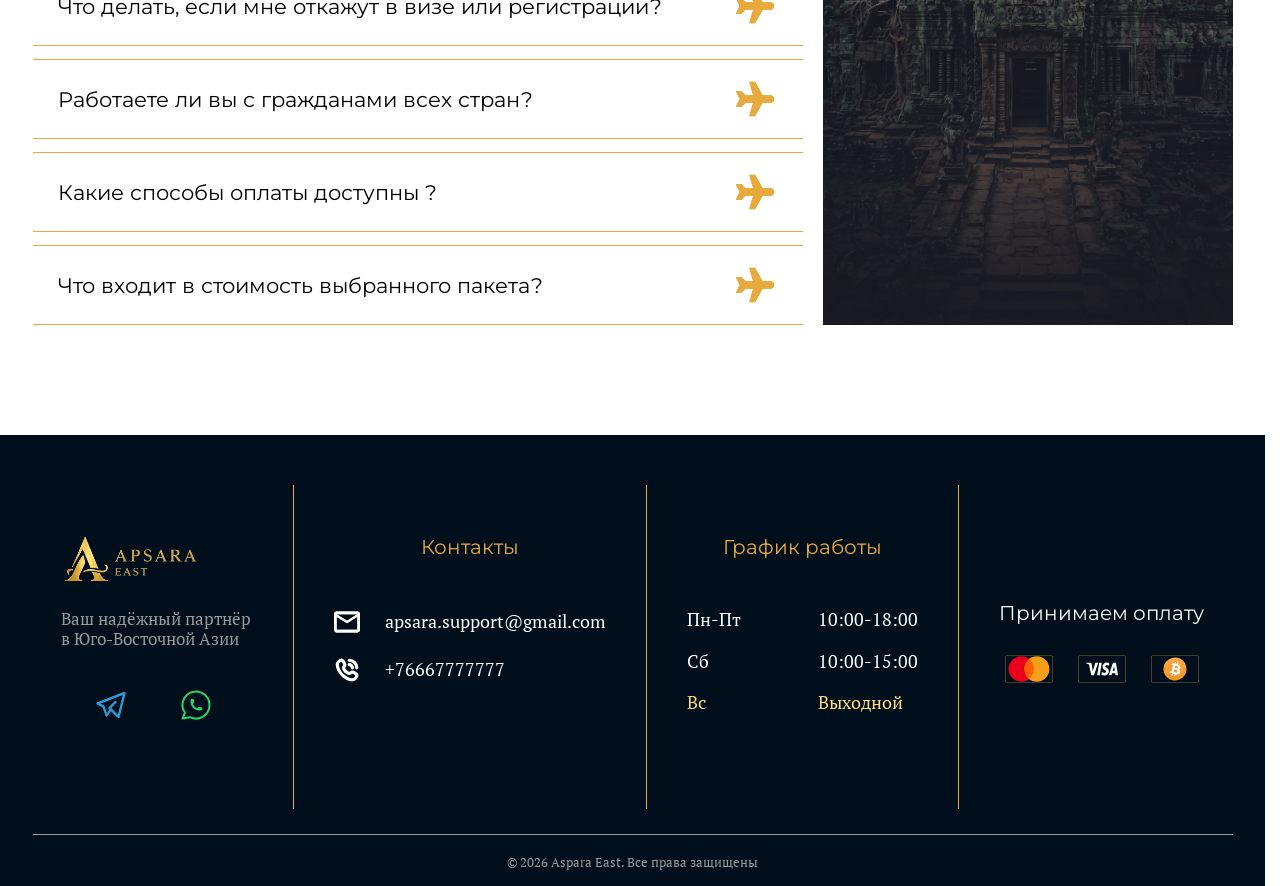
==== commit 17b9357c: "stable???_hero_section++popup440px+" ====
--- a/index.html
+++ b/index.html
@@ -569,7 +569,7 @@
 		<dialog class="popup" id="order-popup" aria-labelledby="popup-title">
 			<div class="popup__inner">
 				<button class="popup__close" type="button" aria-label="Закрыть" data-popup-close>
-					<svg width="50" height="50" viewBox="0 0 24 24" fill="none" stroke="currentColor"
+					<svg width="46" height="46" viewBox="0 0 24 24" fill="none" stroke="currentColor"
 						stroke-width="1.2">
 						<path d="M18 6 6 18M6 6l12 12" />
 					</svg>
@@ -654,7 +654,7 @@
 										<legend class="form__card-label">Мессенджер (опционально)</legend>
 
 										<div class="form__messenger">
-											<svg class="form__messenger-icon" width="20" height="20" viewBox="0 0 24 24"
+											<svg class="form__messenger-icon" width="22" height="22" viewBox="0 0 24 24"
 												fill="#229ED9" aria-hidden="true">
 												<path
 													d="M21.9 4.6c.2-1-.6-1.7-1.6-1.4L2.5 9.9c-1.1.4-1 2 .1 2.3l4.6 1.4 1.8 5.6c.3.9 1.4 1.1 2 .4l2.6-2.7 4.7 3.5c.8.6 2 .2 2.2-.8l1.4-15zM8.7 13.2l9-5.7c.3-.2.6.2.3.4l-7.4 6.7-.3 3-1.6-4.4z" />
@@ -664,7 +664,7 @@
 										</div>
 
 										<div class="form__messenger">
-											<svg class="form__messenger-icon" width="20" height="20" viewBox="0 0 24 24"
+											<svg class="form__messenger-icon" width="24" height="24" viewBox="0 0 24 24"
 												fill="#25D366" aria-hidden="true">
 												<path
 													d="M12 2a10 10 0 0 0-8.6 15.1L2 22l5-1.3A10 10 0 1 0 12 2zm0 18.2c-1.5 0-3-.4-4.3-1.2l-.3-.2-3 .8.8-2.9-.2-.3A8.2 8.2 0 1 1 12 20.2zm4.5-6.1c-.2-.1-1.5-.7-1.7-.8-.2-.1-.4-.1-.6.1-.2.2-.6.8-.8 1-.1.2-.3.2-.5.1a6.7 6.7 0 0 1-3.3-2.9c-.3-.4 0-.5.2-.7l.4-.5c.1-.2.1-.3 0-.5l-.8-1.9c-.2-.5-.4-.4-.6-.4h-.5c-.2 0-.5.1-.7.3-.9.9-1.1 2.2-.2 3.9a11.6 11.6 0 0 0 4.5 4.2c1.7.8 2.4.9 3.2.7.5-.1 1.5-.6 1.7-1.2.2-.6.2-1.1.1-1.2 0-.1-.2-.2-.4-.3z" />
@@ -786,6 +786,7 @@
 					<div class="pay-methods">
 						<img class="pay-method__icon" src="img/footer_mastercard.svg">
 						<img class="pay-method__icon" src="img/footer_visa.svg">
+						<img class="pay-method__icon" src="img/footer_crypto.svg">
 					</div>
 
 				</div>
--- a/css/style.css
+++ b/css/style.css
@@ -10,6 +10,7 @@
 html {
   scroll-behavior: smooth;
   -webkit-overflow-scrolling: touch;
+  scrollbar-gutter: stable;
 }
 
 #about {
@@ -45,6 +46,7 @@
 }
 .popup[open] {
   animation: popup-in 0.3s ease;
+  will-change: transform;
 }
 .popup[open]::backdrop {
   animation: fade-in 0.3s ease;
@@ -66,7 +68,7 @@
   position: relative;
   display: flex;
   gap: 32px;
-  padding: 0px 100px 30px;
+  padding: 0px 94px 20px;
 }
 .popup .popup__inner .popup__content .popup__aside {
   flex: 0.8 1 0;
@@ -74,7 +76,7 @@
   max-width: 408px;
   display: flex;
   flex-direction: column;
-  gap: 93px;
+  justify-content: space-between;
   padding: 32px 24px;
   border-radius: 45px 0 45px 0;
   color: #fcfcfc;
@@ -199,14 +201,20 @@
   flex: 1 1 0;
   min-width: 0;
   display: flex;
-  gap: 4px;
 }
 .popup .popup__inner .popup__content .popup__body #lead-form .form__card-row .form__messengers .form__messenger .form__messenger-icon {
   flex-shrink: 0;
   box-sizing: content-box;
-  padding: 10px;
+  padding: 9px;
   background: #010e1c;
-  border-radius: 6px;
+  border-radius: 6px 0px 0px 6px;
+}
+.popup .popup__inner .popup__content .popup__body #lead-form .form__card-row .form__messengers .form__messenger:nth-of-type(2) .form__messenger-icon {
+  padding: 8px 7px 8px 9px;
+}
+.popup .popup__inner .popup__content .popup__body #lead-form .form__card-row .form__messengers .form__card-input {
+  border-radius: 0px 6px 6px 0px;
+  border-left: 1px solid #e8a93d;
 }
 .popup .popup__inner .popup__content .popup__body #lead-form .form__card-group {
   display: flex;
@@ -283,11 +291,11 @@
 @keyframes popup-in {
   from {
     opacity: 0;
-    transform: translateY(20px) scale(0.97);
+    transform: translateY(20px);
   }
   to {
     opacity: 1;
-    transform: none;
+    transform: translateY(0);
   }
 }
 @keyframes fade-in {
@@ -1111,13 +1119,92 @@
   footer .footer__container .footer__top .footer__contacts .footer__contact-text:nth-child(2)::before {
     transform: scale(0.88);
   }
+  .popup .popup__inner .popup__content .popup__body #lead-form {
+    gap: 12px;
+  }
+  .popup .popup__inner .popup__close svg {
+    width: 42px;
+    height: 42px;
+  }
+}
+@media (max-width: 1024px) {
+  .popup .popup__inner .popup__content .popup__body #lead-form .form__card-submit {
+    font-size: 17px;
+    padding: 20px;
+  }
+  .popup .popup__inner .popup__content .popup__body #lead-form .form__card-note {
+    font-size: 13px;
+  }
+  .popup .popup__inner .popup__content .popup__body #lead-form .form__card-label {
+    font-size: 14px;
+  }
+  .popup .popup__inner .popup__content .popup__body #lead-form .form__card-input {
+    font-size: 16px;
+  }
+  .popup .popup__inner .popup__content .popup__body #lead-form .form__card-input::-moz-placeholder {
+    font-size: 16px;
+  }
+  .popup .popup__inner .popup__content .popup__body #lead-form .form__card-input::placeholder {
+    font-size: 16px;
+  }
+  .popup .popup__inner .popup__content .popup__body #lead-form .form__card-note {
+    font-size: 12px;
+  }
+}
+@media (max-width: 768px) {
+  .popup .popup__inner .popup__content {
+    padding: 0px 34px 10px;
+  }
+  .popup .popup__inner .popup__content .popup__aside {
+    display: none;
+  }
+  .popup .popup__inner .popup__content .popup__body #lead-form .form__card-submit {
+    padding: 21px;
+  }
+  .popup .popup__inner .popup__content .popup__body #lead-form .form__card-submit svg {
+    width: 22px;
+    height: 22px;
+  }
+  .popup .popup__inner .popup__content .popup__body #lead-form .form__card-row .form__messengers .form__messenger .form__messenger-icon {
+    width: 20px;
+    height: 20px;
+    padding: 10px;
+  }
+  .popup .popup__inner .popup__content .popup__body #lead-form .form__card-row .form__messengers .form__messenger:nth-of-type(2) .form__messenger-icon {
+    width: 22px;
+    height: 22px;
+    padding: 9px 8px 9px 10px;
+  }
 }
 @media (max-width: 767px) {
   header .header__container .header__actions .header__contact-btn {
     display: none;
   }
-  .hero {
-    min-height: calc(100svh + 120px);
+}
+@media (max-width: 440px) {
+  .popup .popup__inner .popup__content {
+    padding: 0px 4px 10px;
+  }
+  .popup .popup__inner .popup__content .popup__body #lead-form {
+    gap: 10px;
+  }
+  .popup .popup__inner .popup__content .popup__body #lead-form .form__card-row {
+    gap: 10px;
+    flex-wrap: wrap;
+  }
+  .popup .popup__inner .popup__content .popup__body #lead-form .form__card-row > * {
+    flex: initial;
+  }
+  .popup .popup__inner .popup__content .popup__body #lead-form .form__card-row .form__messengers {
+    gap: 10px;
+    flex-wrap: wrap;
+  }
+  .popup .popup__inner .popup__content .popup__body #lead-form .form__card-row .form__messengers .form__messenger {
+    flex: initial;
+    width: 100%;
+  }
+  .popup .popup__inner .popup__content .popup__body #lead-form .form__card-group {
+    width: 100%;
   }
 }
 @media (max-width: 439px) {
@@ -1544,6 +1631,18 @@
   footer .footer__container .footer__top .footer__pay-methods .footer__column-title {
     font-size: 19px;
   }
+  .popup .popup__inner .popup__content {
+    padding: 0px 44px 20px;
+  }
+  .popup .popup__inner .popup__content .popup__aside {
+    max-width: 300px;
+  }
+  .popup .popup__inner .popup__content .popup__aside .popup__title {
+    font-size: 38px;
+  }
+  .popup .popup__inner .popup__content .popup__aside .popup__features .popup__feature {
+    font-size: 13px;
+  }
 }
 @media (768px <= width < 1024px) {
   .container,
@@ -1729,6 +1828,9 @@
   }
   footer .footer__container .footer__top .footer__pay-methods .footer__column-title {
     font-size: 19px;
+  }
+  .popup .popup__inner .popup__content .popup__body #lead-form .form__card-submit {
+    font-size: 16px;
   }
 }
 @media (440px <= width < 768px) {
@@ -1922,6 +2024,12 @@
   footer .footer__container .footer__top .footer__pay-methods .footer__column-title {
     font-size: 19px;
   }
+  .popup .popup__inner .popup__content .popup__body #lead-form .form__card-submit {
+    font-size: 16px;
+  }
+  .popup .popup__inner .popup__content .popup__body #lead-form .form__card-note {
+    max-width: 350px;
+  }
 }
 @media (390px <= width < 440px) {
   .container,
@@ -2550,17 +2658,17 @@
 /*
 
 -поп-ап (+ сделать под мобилы)
-	1920 1440 1280 1024 768 440 390 375 360
+	1920~~ 1440~~ 1280~~ 1024~~ 768~~ 440~~ 390 375 360
+	размер шрифта кнопки как на hero
+	размер option как и у текста+placeholder
 
--фикс +120px только от max-width 767px
+-eng страница (сделать дефолтной)
 
--сделать так, чтобы на секции hero на любом устройстве контент был поцентру, а не через верхний padding
+-оживить выбор языка
 
 -придумать hover эффекты
 
--eng страница (сделать дефолтной)
-
--оживить выбор языка (+active эффект)
+-настройка/проверки для формы
 
 -безопасность forms -> sheets
 
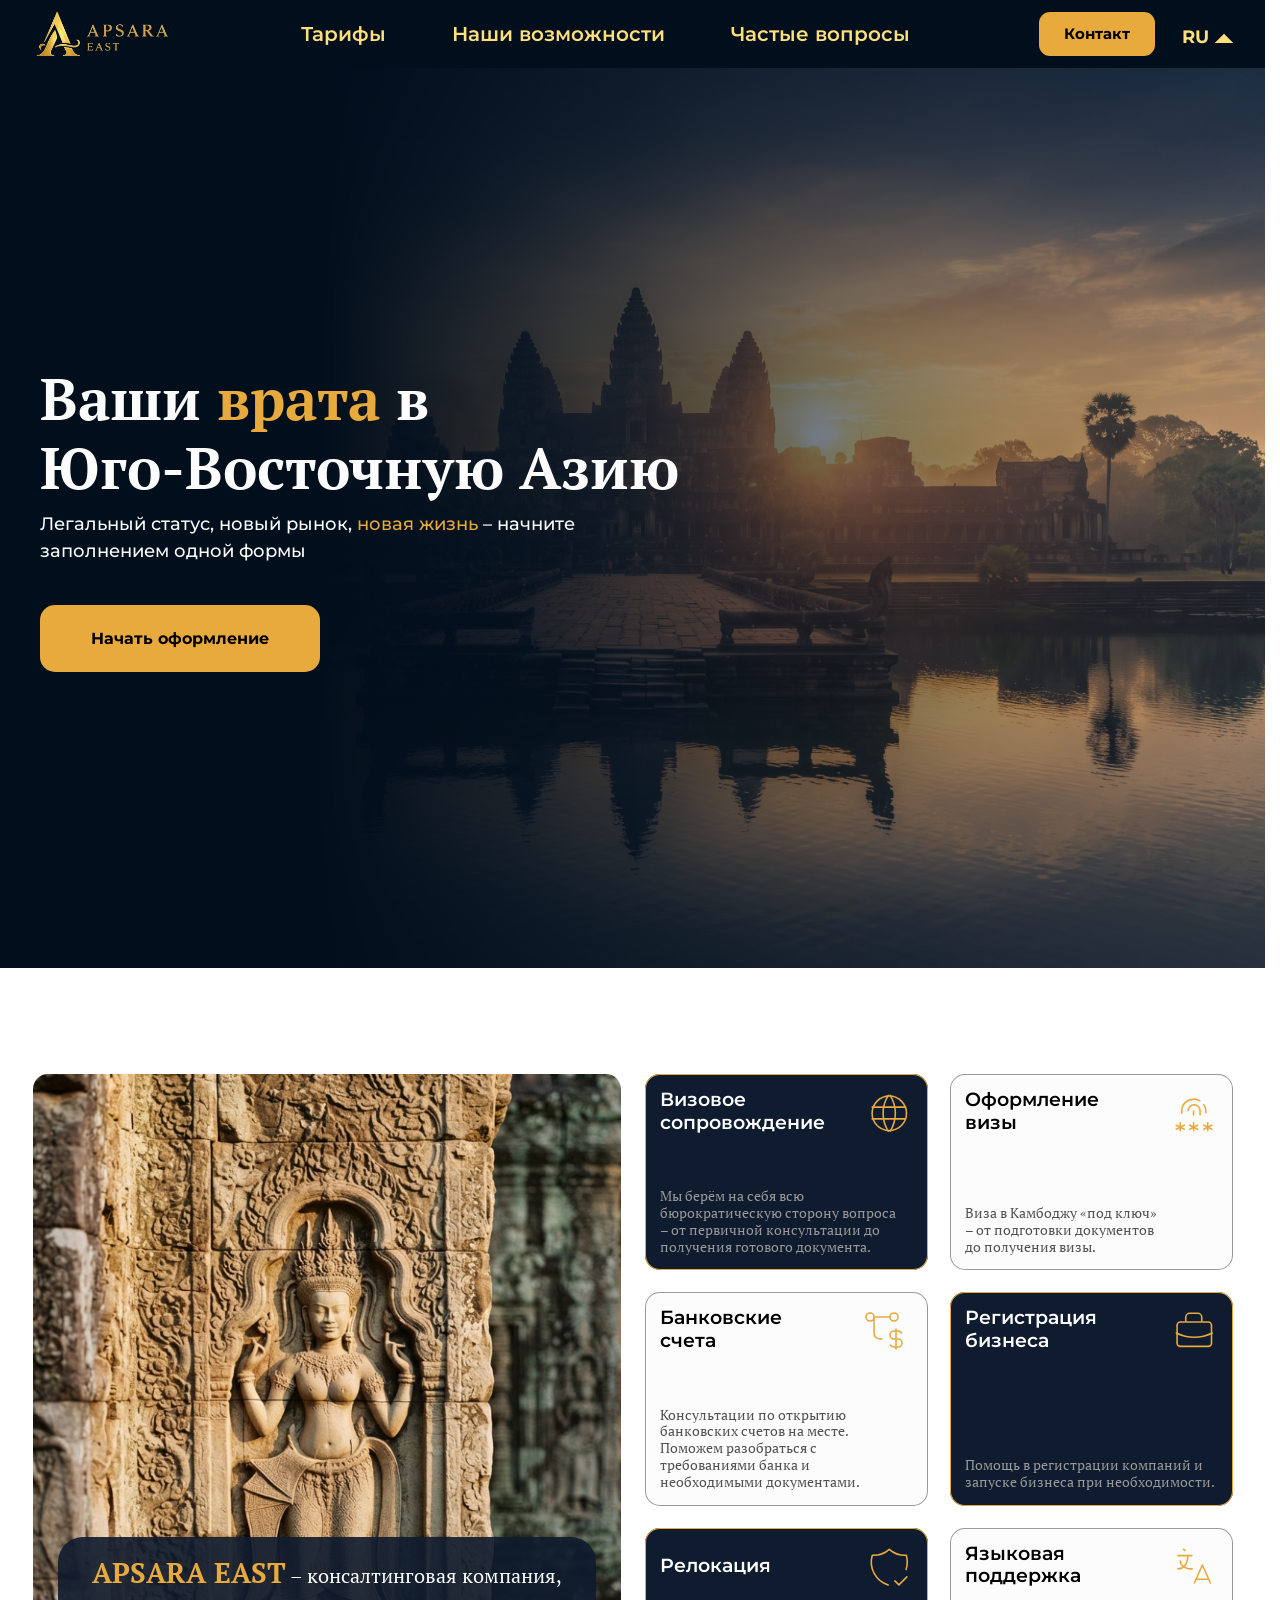
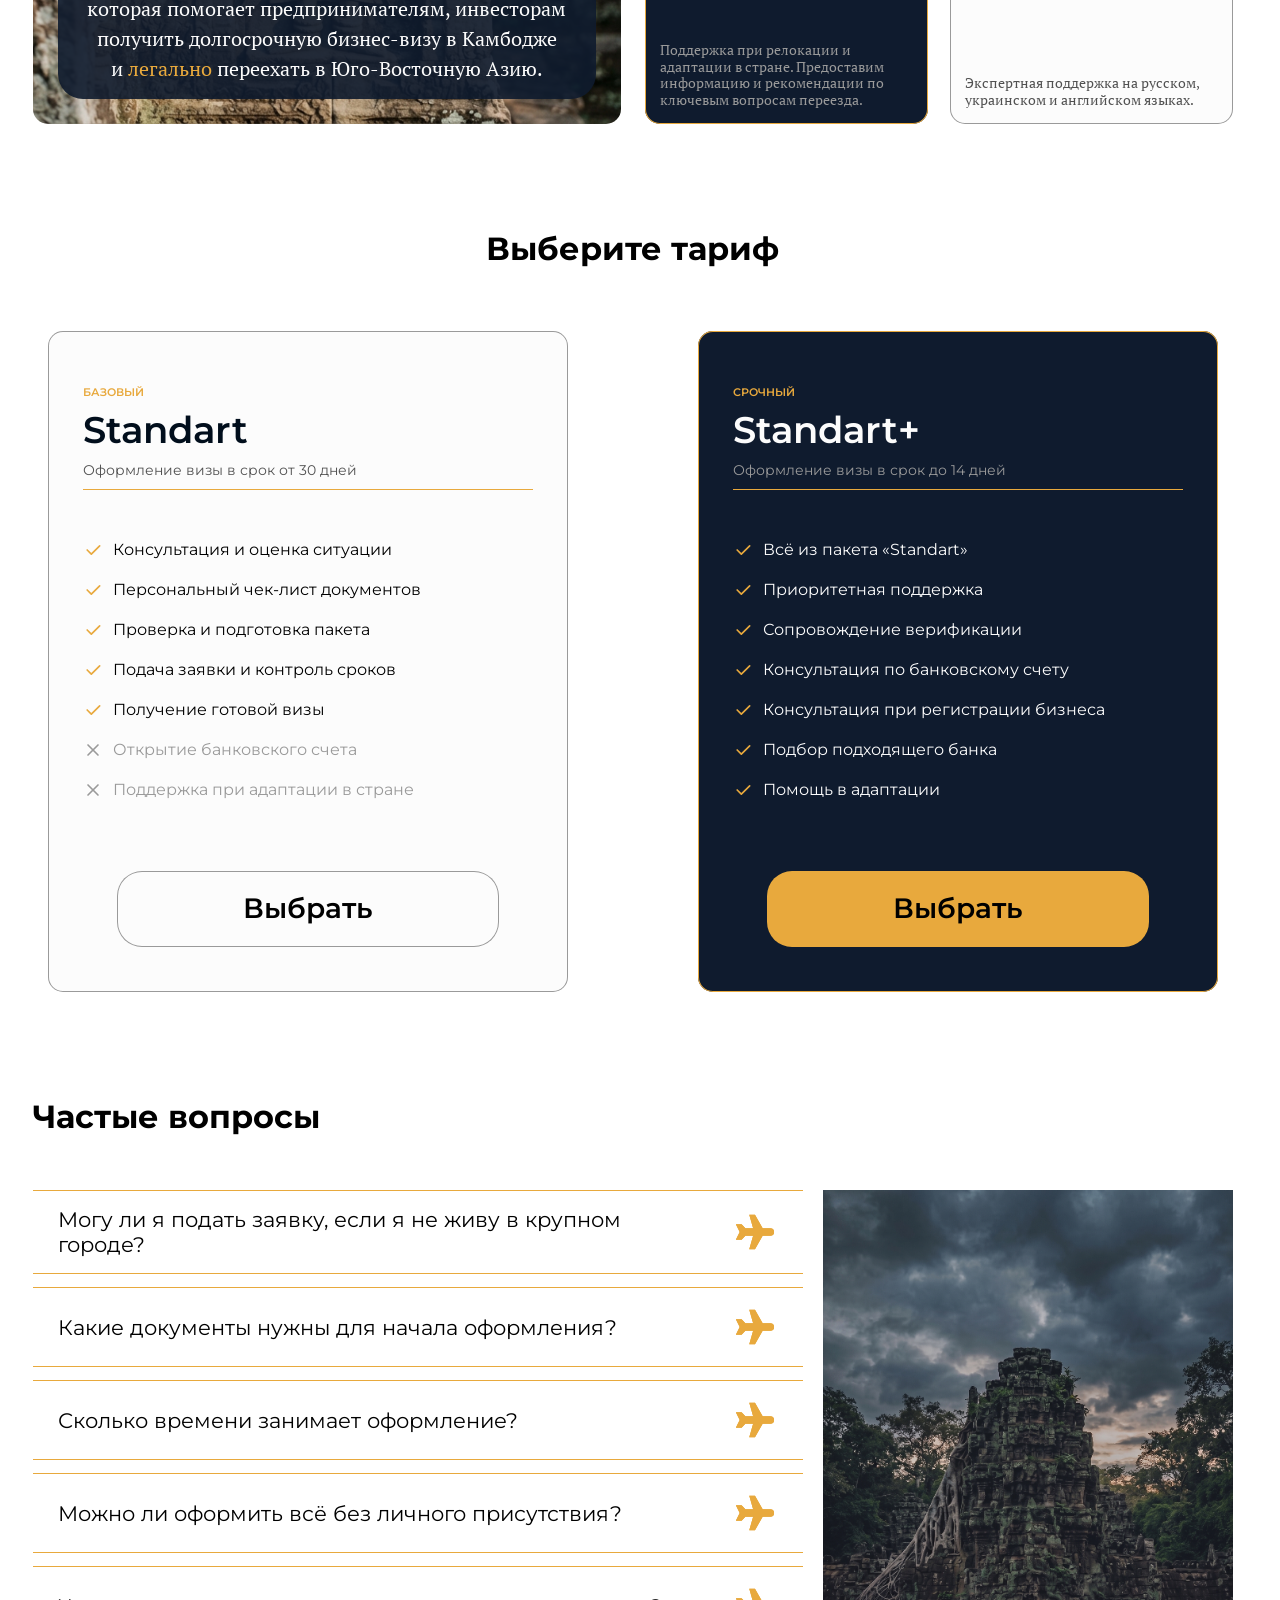
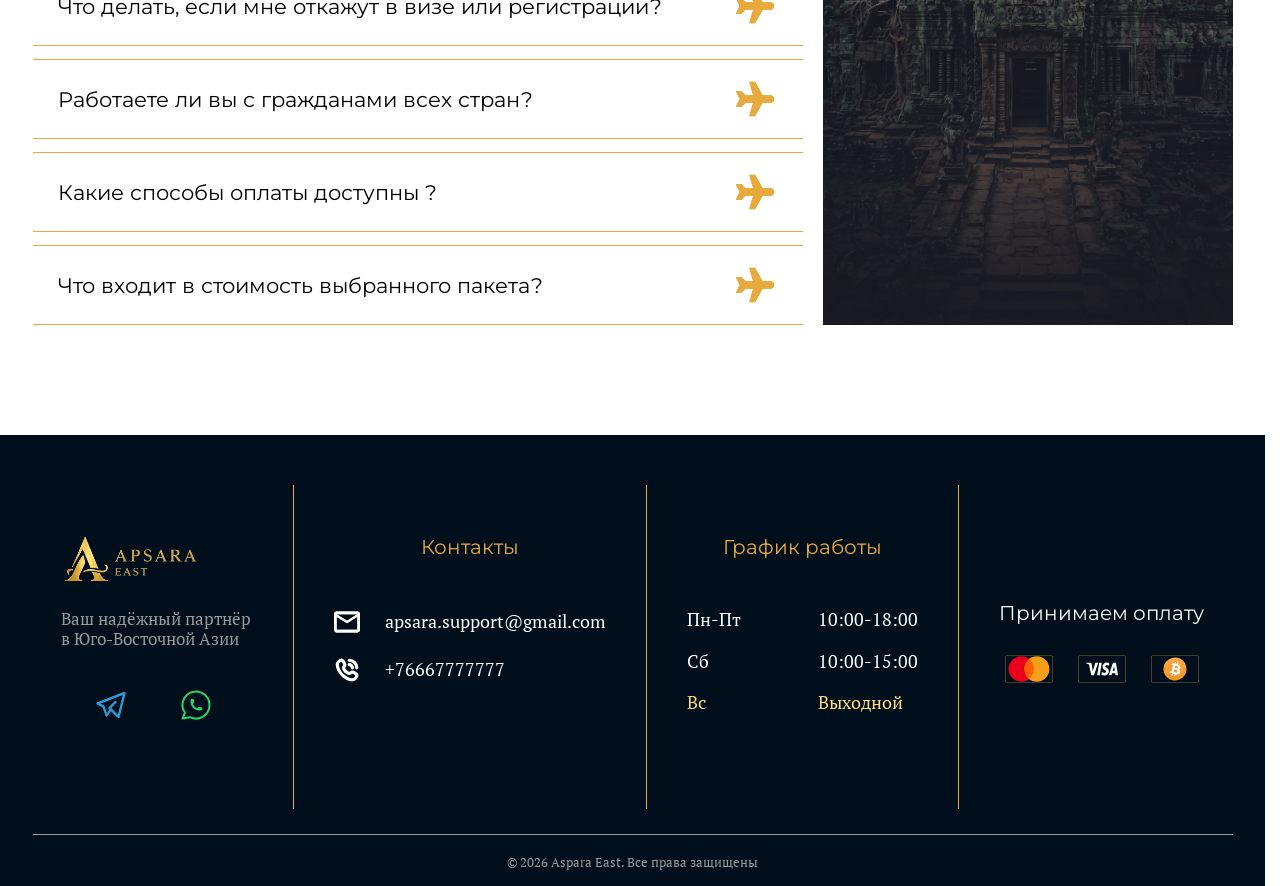
==== commit 1196394f: "viewport-fit=cover" ====
--- a/index.html
+++ b/index.html
@@ -3,7 +3,7 @@
 
 <head>
 	<meta charset="UTF-8">
-	<meta name="viewport" content="width=device-width, initial-scale=1.0">
+	<meta name="viewport" content="width=device-width, initial-scale=1.0, viewport-fit=cover">
 	<title>APSARA EAST</title>
 	<link rel="icon" href="img/favicon.ico" type="image/svg+xml">
 	<link rel="preconnect" href="https://fonts.googleapis.com">
--- a/css/style.css
+++ b/css/style.css
@@ -31,14 +31,18 @@
 }
 
 .popup {
+  position: fixed;
+  inset: 0;
+  margin: auto;
   width: min(1280px, 100% - 32px);
-  max-height: calc(100dvh - 32px);
+  max-height: calc(100vh - 32px);
+  max-height: calc(100dvh - 32px - env(safe-area-inset-top, 0px) - env(safe-area-inset-bottom, 0px));
   padding: 0;
   border: none;
   border-radius: 30px;
   background: #fcfcfc;
-  overflow: auto;
-  place-self: center;
+  overflow-y: auto;
+  -webkit-overflow-scrolling: touch;
 }
 .popup::backdrop {
   background: rgba(1, 14, 28, 0.7);
@@ -63,6 +67,9 @@
   color: #e8a93d;
   cursor: pointer;
   transition: transform 0.2s;
+}
+.popup .popup__inner .popup__close:focus-visible {
+  outline: none;
 }
 .popup .popup__inner .popup__content {
   position: relative;
@@ -249,6 +256,9 @@
   color: #9a9a9a;
 }
 .popup .popup__inner .popup__content .popup__body #lead-form .form__card-group .form__card-wrap .form__card-select option {
+  font-family: "Montserrat", sans-serif;
+  font-size: 17px;
+  font-weight: 700;
   color: #fcfcfc;
   background: #010e1c;
 }
@@ -276,7 +286,7 @@
   align-self: center;
   font-family: "Montserrat", sans-serif;
   font-style: normal;
-  font-size: 14px;
+  font-size: 12px;
   font-weight: 600;
   line-height: 1.2;
   letter-spacing: 0;
@@ -451,7 +461,7 @@
 .hero .hero__container .hero__subtitle {
   max-width: 666px;
   color: #fcfcfc;
-  font-size: 22px;
+  font-size: 19px;
   font-family: "Montserrat", sans-serif;
   font-weight: 500;
   font-style: normal;
@@ -1122,36 +1132,28 @@
   .popup .popup__inner .popup__content .popup__body #lead-form {
     gap: 12px;
   }
+  .popup .popup__inner .popup__content .popup__body #lead-form .form__card-submit {
+    font-size: 17px;
+    padding: 20px;
+  }
+  .popup .popup__inner .popup__content .popup__body #lead-form .form__card-label {
+    font-size: 14px;
+  }
+  .popup .popup__inner .popup__content .popup__body #lead-form .form__card-input {
+    font-size: 16px;
+  }
+  .popup .popup__inner .popup__content .popup__body #lead-form .form__card-input::-moz-placeholder {
+    font-size: 16px;
+  }
+  .popup .popup__inner .popup__content .popup__body #lead-form .form__card-input::placeholder {
+    font-size: 16px;
+  }
   .popup .popup__inner .popup__close svg {
     width: 42px;
     height: 42px;
   }
 }
-@media (max-width: 1024px) {
-  .popup .popup__inner .popup__content .popup__body #lead-form .form__card-submit {
-    font-size: 17px;
-    padding: 20px;
-  }
-  .popup .popup__inner .popup__content .popup__body #lead-form .form__card-note {
-    font-size: 13px;
-  }
-  .popup .popup__inner .popup__content .popup__body #lead-form .form__card-label {
-    font-size: 14px;
-  }
-  .popup .popup__inner .popup__content .popup__body #lead-form .form__card-input {
-    font-size: 16px;
-  }
-  .popup .popup__inner .popup__content .popup__body #lead-form .form__card-input::-moz-placeholder {
-    font-size: 16px;
-  }
-  .popup .popup__inner .popup__content .popup__body #lead-form .form__card-input::placeholder {
-    font-size: 16px;
-  }
-  .popup .popup__inner .popup__content .popup__body #lead-form .form__card-note {
-    font-size: 12px;
-  }
-}
-@media (max-width: 768px) {
+@media (max-width: 1023px) {
   .popup .popup__inner .popup__content {
     padding: 0px 34px 10px;
   }
@@ -1180,8 +1182,6 @@
   header .header__container .header__actions .header__contact-btn {
     display: none;
   }
-}
-@media (max-width: 440px) {
   .popup .popup__inner .popup__content {
     padding: 0px 4px 10px;
   }
@@ -1198,6 +1198,7 @@
   .popup .popup__inner .popup__content .popup__body #lead-form .form__card-row .form__messengers {
     gap: 10px;
     flex-wrap: wrap;
+    width: 100%;
   }
   .popup .popup__inner .popup__content .popup__body #lead-form .form__card-row .form__messengers .form__messenger {
     flex: initial;
@@ -1215,6 +1216,33 @@
   .hero .hero__container {
     margin: auto;
   }
+  .popup .popup__inner .popup__content .popup__body #lead-form {
+    gap: 10px;
+  }
+  .popup .popup__inner .popup__content .popup__body #lead-form .form__card-submit {
+    font-size: 16px;
+    padding: 20px;
+  }
+  .popup .popup__inner .popup__content .popup__body #lead-form .form__card-label {
+    font-size: 13px;
+  }
+  .popup .popup__inner .popup__content .popup__body #lead-form .form__card-input {
+    font-size: 15px;
+  }
+  .popup .popup__inner .popup__content .popup__body #lead-form .form__card-input::-moz-placeholder {
+    font-size: 15px;
+  }
+  .popup .popup__inner .popup__content .popup__body #lead-form .form__card-input::placeholder {
+    font-size: 15px;
+  }
+  .popup .popup__inner .popup__content .popup__body #lead-form .form__card-note {
+    width: 288px;
+    font-size: 11px;
+  }
+  .popup .popup__inner .popup__close svg {
+    width: 40px;
+    height: 40px;
+  }
 }
 @media (1440px <= width < 1904px) {
   .container {
@@ -1239,7 +1267,7 @@
     font-size: 61px;
   }
   .hero .hero__container .hero__subtitle {
-    font-size: 20px;
+    font-size: 18px;
   }
   .hero .hero__container .hero__button {
     font-size: 17px;
@@ -1357,7 +1385,7 @@
     font-size: 58px;
   }
   .hero .hero__container .hero__subtitle {
-    font-size: 19px;
+    font-size: 18px;
   }
   .hero .hero__container .hero__button {
     font-size: 16px;
@@ -1485,7 +1513,8 @@
     font-size: 56px;
   }
   .hero .hero__container .hero__subtitle {
-    font-size: 19px;
+    font-size: 17px;
+    max-width: 622px;
   }
   .hero .hero__container .hero__button {
     font-size: 16px;
@@ -1658,7 +1687,7 @@
   }
   .hero .hero__container .hero__subtitle {
     max-width: 518px;
-    font-size: 17px;
+    font-size: 16px;
   }
   .hero .hero__container .hero__button {
     font-size: 16px;
@@ -1852,8 +1881,8 @@
     text-align: center;
   }
   .hero .hero__container .hero__subtitle {
-    max-width: 328px;
-    font-size: 16px;
+    max-width: 310px;
+    font-size: 15px;
     text-align: center;
   }
   .hero .hero__container .hero__button {
@@ -2028,7 +2057,7 @@
     font-size: 16px;
   }
   .popup .popup__inner .popup__content .popup__body #lead-form .form__card-note {
-    max-width: 350px;
+    max-width: 316px;
   }
 }
 @media (390px <= width < 440px) {
@@ -2063,8 +2092,8 @@
     text-align: center;
   }
   .hero .hero__container .hero__subtitle {
-    max-width: 328px;
-    font-size: 16px;
+    max-width: 310px;
+    font-size: 15px;
     text-align: center;
   }
   .hero .hero__container .hero__button {
@@ -2658,8 +2687,8 @@
 /*
 
 -поп-ап (+ сделать под мобилы)
-	1920~~ 1440~~ 1280~~ 1024~~ 768~~ 440~~ 390 375 360
 	размер шрифта кнопки как на hero
+		1920~~ 1440 1280 1024 768 440 390 375 360
 	размер option как и у текста+placeholder
 
 -eng страница (сделать дефолтной)
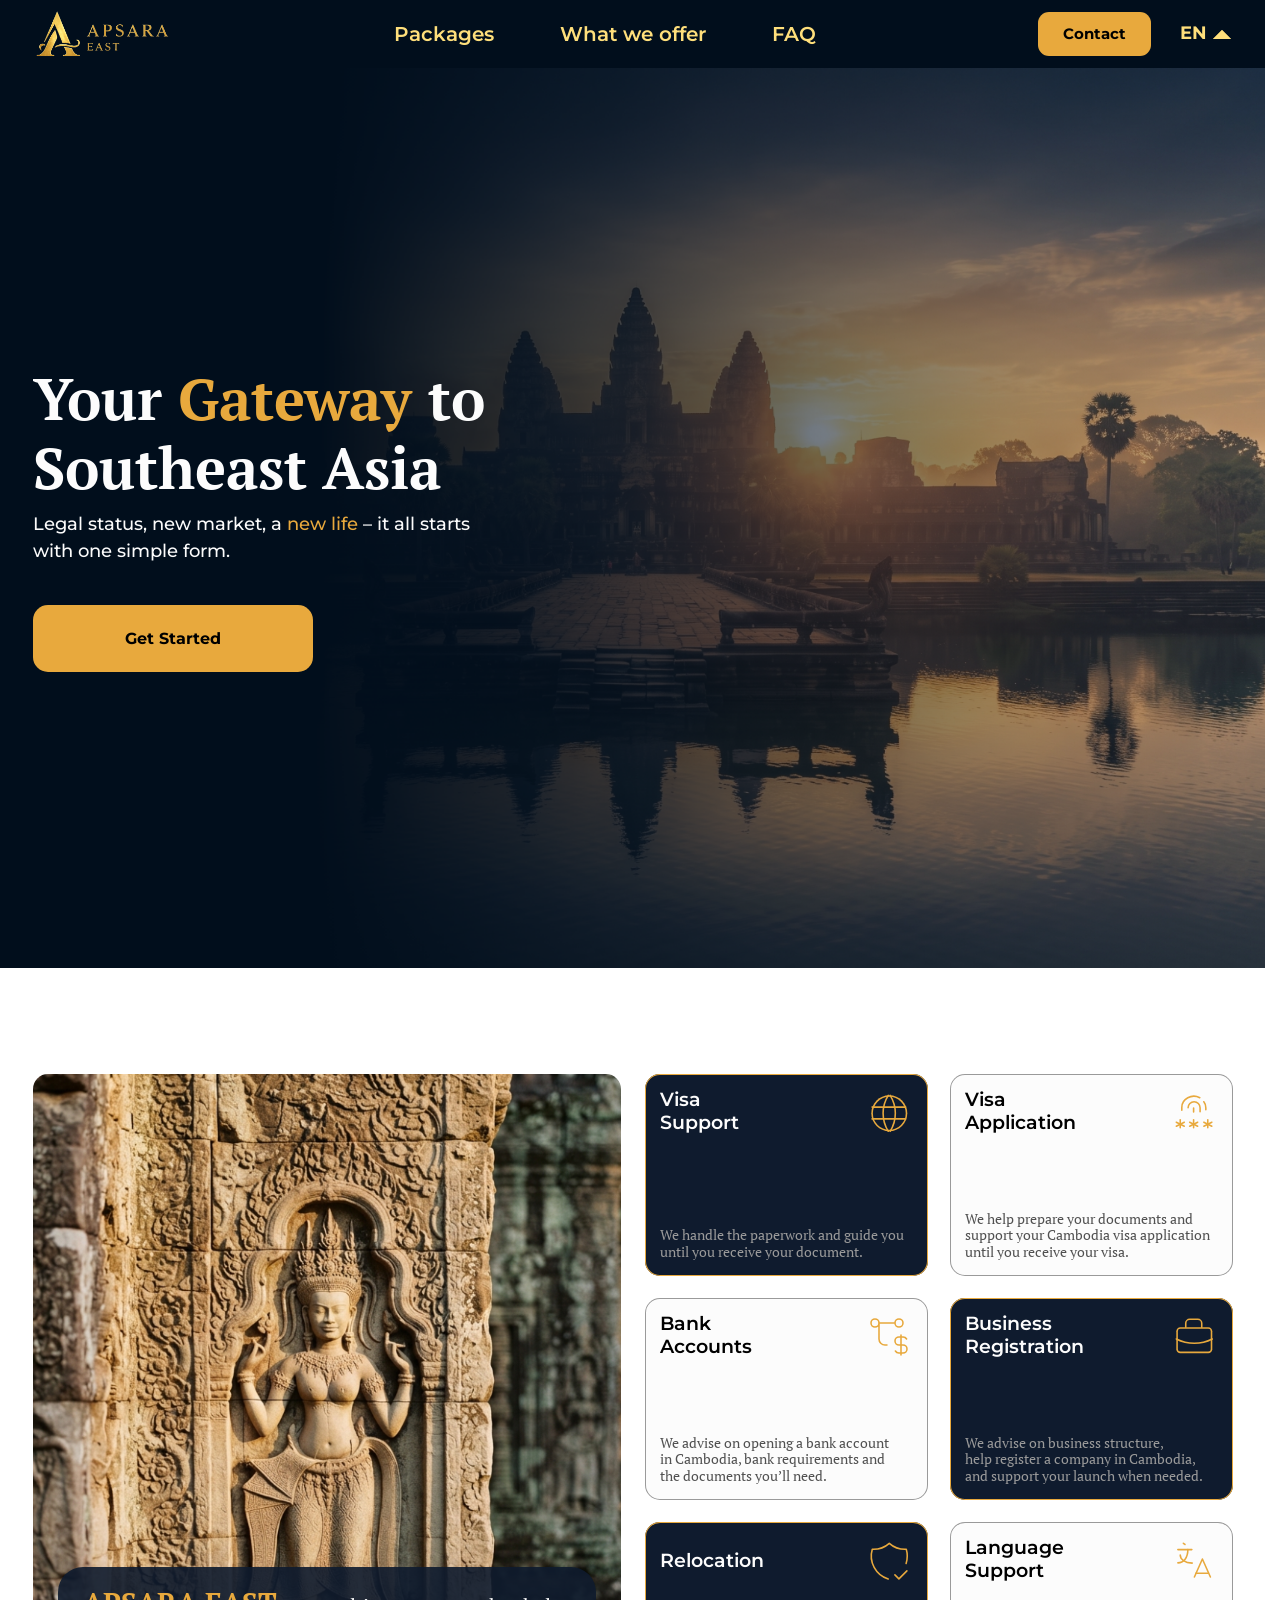
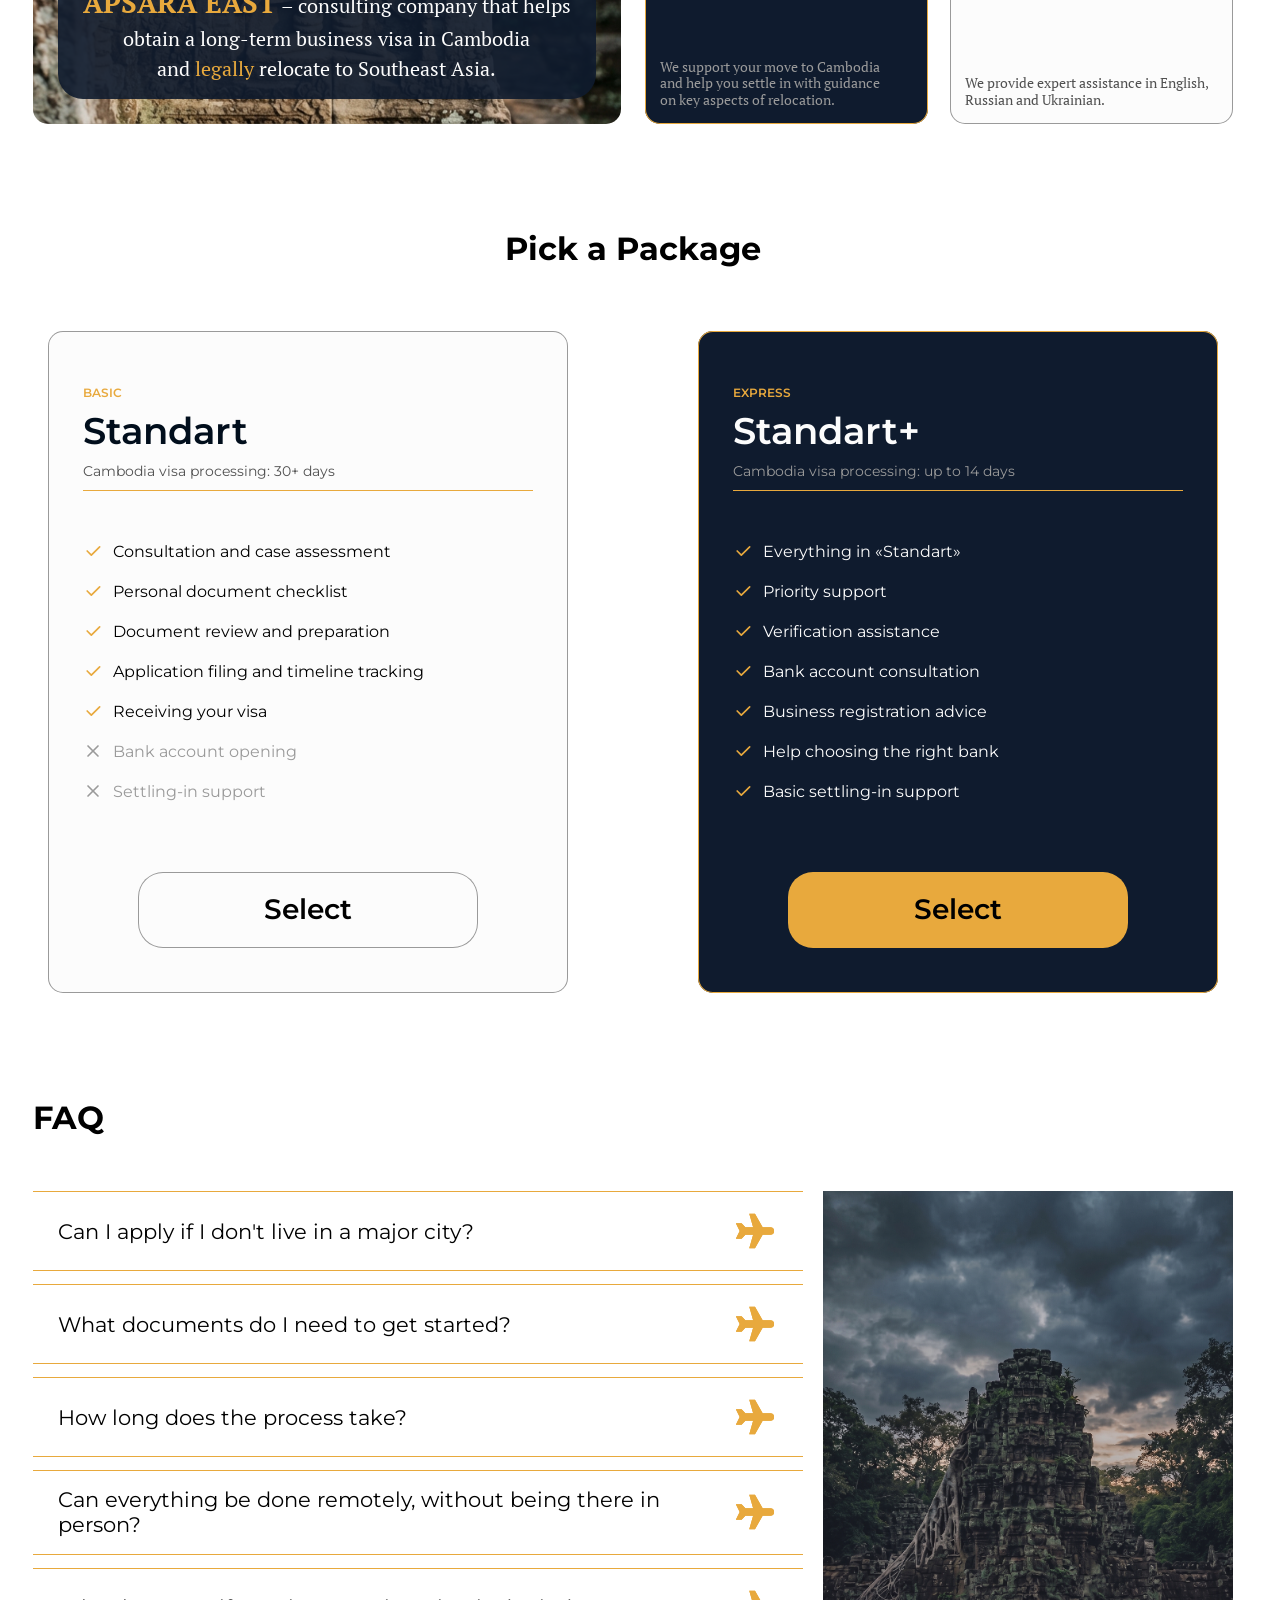
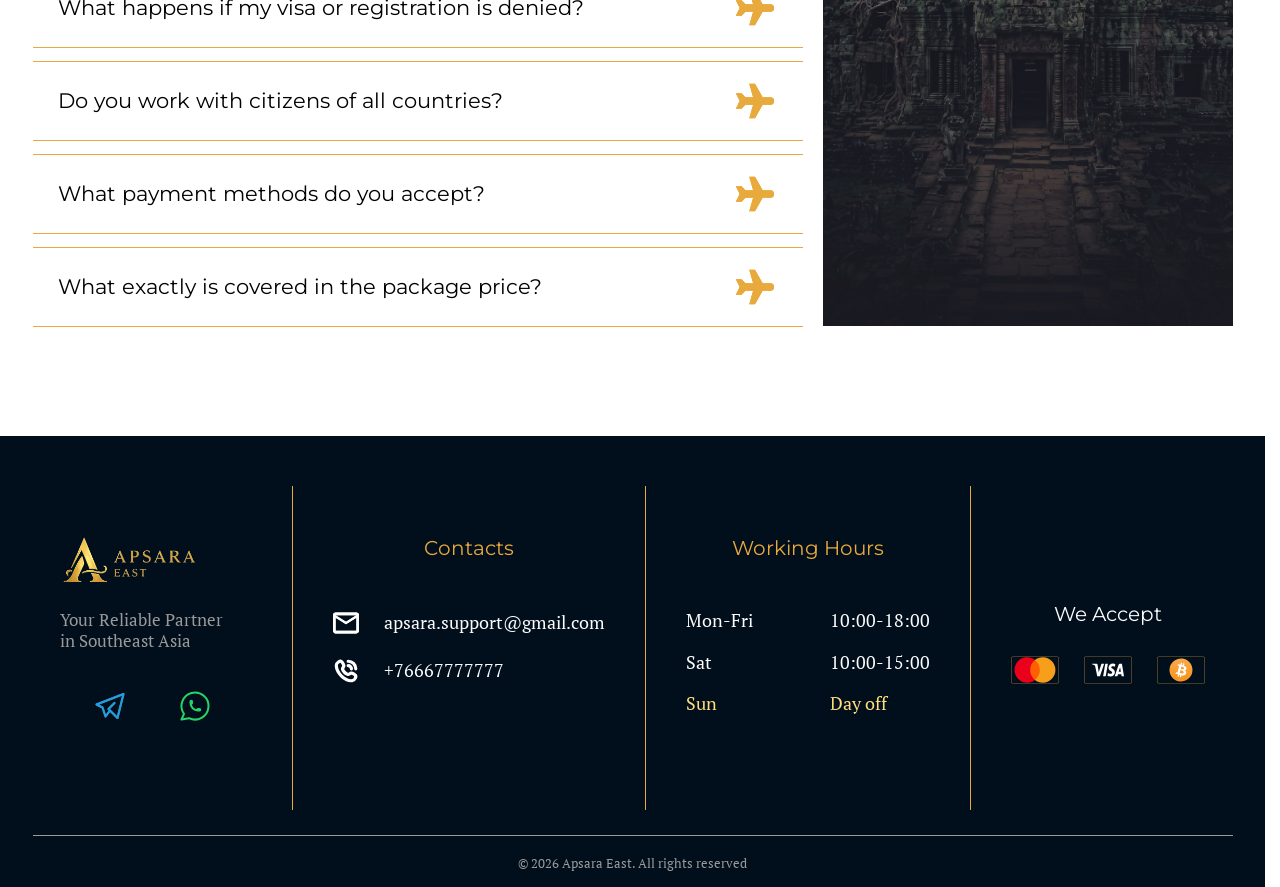
==== commit b1e255d9: "path_test0" ====
--- a/index.html
+++ b/index.html
@@ -1,5 +1,5 @@
 <!DOCTYPE html>
-<html lang="ru">
+<html lang="en">
 
 <head>
 	<meta charset="UTF-8">
@@ -12,6 +12,10 @@
 		href="https://fonts.googleapis.com/css2?family=Montserrat:ital,wght@0,100..900;1,100..900&family=PT+Serif:ital,wght@0,400;0,700;1,400;1,700&display=swap"
 		rel="stylesheet">
 	<link rel="stylesheet" href="css/style.css">
+	<link rel="alternate" hreflang="ru" href="ru/index.html">
+	<link rel="alternate" hreflang="uk" href="uk/index.html">
+	<link rel="alternate" hreflang="en" href="index.html">
+	<link rel="alternate" hreflang="x-default" href="index.html">
 </head>
 
 <body>
@@ -27,22 +31,22 @@
 				<ul class="header__nav-list">
 					<li class="header__nav-item">
 						<a class="header__nav-link" onclick="closeMenu()" href="#services">
-							Тарифы
+							Packages
 						</a>
 					</li>
 					<li class="header__nav-item">
 						<a class="header__nav-link" onclick="closeMenu()" href="#about">
-							Наши возможности
+							What we offer
 						</a>
 
 					</li>
 					<li class="header__nav-item">
 						<a class="header__nav-link" onclick="closeMenu()" href="#faq">
-							Частые вопросы
+							FAQ
 						</a>
 					</li>
 				</ul>
-				<button class="header__nav-contact" data-popup-open>Начать оформление</button>
+				<button class="header__nav-contact" data-popup-open>Get Started</button>
 				<div class="header__nav-socials">
 					<a class="header__nav-media" href="#">
 						<svg class="nav-media__img" xmlns="http://www.w3.org/2000/svg" width="50" height="50"
@@ -101,17 +105,18 @@
 			</nav>
 
 			<div class="header__actions">
-				<button class="header__contact-btn" data-popup-open>Контакт</button>
-				<ul class="header__langs">
-					<li class="header__lang">
-						RU
-						<ul class="langs__dropdown">
-							<li class="dropdown__lang">EN</li>
-							<li class="dropdown__lang">UA</li>
-						</ul>
-					</li>
-
-				</ul>
+				<button class="header__contact-btn" data-popup-open>Contact</button>
+				<details class="header__lang">
+					<summary>EN</summary>
+					<ul class="langs__dropdown">
+						<li class="dropdown__lang">
+							<a href="ru/index.html" hreflang="ru">RU</a>
+						</li>
+						<li class="dropdown__lang">
+							<a href="uk/index.html" hreflang="uk">UA</a>
+						</li>
+					</ul>
+				</details>
 				<button type="button" class="header__burger" aria-label="Меню" onclick="toggleMenu()">
 					<span></span>
 					<span></span>
@@ -124,13 +129,14 @@
 	<main>
 		<section class="hero">
 			<div class="hero__container container">
-				<h1 class="hero__title">Ваши <span class="hero__title-recolor">врата</span> в <span
-						class="hero__title-wrap">Юго-Восточную Азию</span>
+				<h1 class="hero__title">Your <span class="hero__title-recolor">Gateway</span> to <span
+						class="hero__title-wrap">Southeast Asia</span>
 				</h1>
-				<h2 class="hero__subtitle">Легальный статус, новый рынок, <span class="hero__subtitle-wrap">новая
-						жизнь</span> –
-					начните заполнением одной формы</h2>
-				<button class="hero__button" data-popup-open>Начать оформление</button>
+				<h2 class="hero__subtitle">Legal status, new market, a&nbsp;<span class="hero__subtitle-wrap">new
+						life</span>
+					–
+					it all starts with one simple form.</h2>
+				<button class="hero__button" data-popup-open>Get Started</button>
 			</div>
 
 		</section>
@@ -138,94 +144,87 @@
 		<section class="about" id="about">
 			<div class="about__container container">
 				<aside class="about__desc">
-					<img class="about__desc-img" src="img/about2.webp">
+					<img class="about__desc-img" src="img/about.webp">
 					<div class="about__desc-inner">
-						<p class="about__desc-text"><span class="desc__wrap">APSARA EAST</span> – консалтинговая
-							компания,
-							которая помогает предпринимателям, инвесторам
-							получить
-							долгосрочную бизнес-визу в Камбодже и&nbsp<span class="text__wrap">легально</span>
-							переехать <span class="card-text__devider">в Юго-Восточную Азию.</span></p>
+						<p class="about__desc-text"><span class="desc__wrap">APSARA EAST</span> –
+							consulting&nbsp;company
+							that helps obtain a&nbsp;long-term business visa in&nbsp;Cambodia
+							and&nbsp<span class="text__wrap">legally</span>
+							relocate <span class="desc-text__devider">to&nbsp;Southeast Asia.</span></p>
 					</div>
 
 				</aside>
 				<div class="about__cards">
 					<article class="about__card">
 						<div class="about__card-top">
-							<h3 class="about__card-title">Визовое сопровождение</h3>
+							<h3 class="about__card-title">Visa Support</h3>
 							<img class="about__card-icon" src="img/about_world.svg">
 						</div>
 						<div class="about__card-bottom">
 							<p class="about__card-text">
-								<span class="card-text__wrap">
-									Мы берём на себя всю бюрократическую сторону вопроса –
-								</span><span class="card-text__upper">о</span>т первичной консультации до
-								получения готового документа.
+								We handle the&nbsp;paperwork and guide you until you receive
+								your document.
 							</p>
 						</div>
 					</article>
 					<article class="about__card about__card--invert">
 						<div class="about__card-top">
-							<h3 class="about__card-title">Оформление визы</h3>
+							<h3 class="about__card-title">Visa Application</h3>
 							<img class="about__card-icon" src="img/about_fingerprint.svg">
 						</div>
 						<div class="about__card-bottom">
 							<p class="about__card-text">
-								Виза в Камбоджу <span class="card-text__devider">«под ключ»</span> – от подготовки
-								документов до получения визы.
+								We help prepare your documents and support your Cambodia visa application until you
+								receive your visa.
 							</p>
 						</div>
 					</article>
 					<article class="about__card about__card--invert">
 						<div class="about__card-top">
-							<h3 class="about__card-title">Банковские счета</h3>
+							<h3 class="about__card-title">Bank Accounts</h3>
 							<img class="about__card-icon" src="img/about_transaction.svg">
 						</div>
 						<div class="about__card-bottom">
 							<p class="about__card-text">
-								Консультации по открытию банковских счетов на месте.
-								<span class="card-text__wrap">Поможем разобраться с требованиями банка и необходимыми
-									документами.</span>
+								We advise on opening a&nbsp;bank account in&nbsp;Cambodia, bank requirements and
+								the&nbsp;documents
+								you’ll need.
 							</p>
 						</div>
 					</article>
 					<article class="about__card">
 						<div class="about__card-top">
-							<h3 class="about__card-title">Регистрация бизнеса</h3>
+							<h3 class="about__card-title">Business Registration</h3>
 							<img class="about__card-icon" src="img/about_briefcase.svg">
 						</div>
 						<div class="about__card-bottom">
 							<p class="about__card-text">
-								Помощь в регистрации компаний и запуске бизнеса при
-								необходимости.
-								<span class="card-text__wrap">
-									Консультируем по выбору формы бизнеса и сопровождаем процесс регистрации.
-								</span>
-
+								We advise on&nbsp;business structure, <span class="card-text__devider">help register
+									a&nbsp;company in&nbsp;Cambodia, and support your
+									launch<span> when needed</span>.</span>
 							</p>
 						</div>
 					</article>
 					<article class="about__card">
 						<div class="about__card-top">
-							<h3 class="about__card-title">Релокация</h3>
+							<h3 class="about__card-title">Relocation</h3>
 							<img class="about__card-icon" src="img/about_shield-check.svg">
 						</div>
 						<div class="about__card-bottom">
 							<p class="about__card-text">
-								Поддержка при релокации и адаптации в стране.
-								<span class="card-text__wrap">Предоставим информацию и рекомендации по ключевым вопросам
-									переезда.</span>
+								We support your move to&nbsp;Cambodia and help you settle&nbsp;in with guidance
+								on&nbsp;key&nbsp;aspects of relocation.
 							</p>
 						</div>
 					</article>
 					<article class="about__card about__card--invert">
 						<div class="about__card-top">
-							<h3 class="about__card-title">Языковая поддержка</h3>
+							<h3 class="about__card-title">Language Support</h3>
 							<img class="about__card-icon" src="img/about_lang-support.svg">
 						</div>
 						<div class="about__card-bottom">
 							<p class="about__card-text">
-								Экспертная поддержка на русском, украинском и английском языках.
+								We provide expert assistance in&nbsp;English, Russian and Ukrainian.
 							</p>
 						</div>
 					</article>
@@ -235,52 +234,51 @@
 
 		<section class="services" id="services">
 			<div class="services__container container">
-				<h2 class="services__title">Выберите тариф</h2>
+				<h2 class="services__title">Pick a Package</h2>
 				<div class="services__inner">
 					<article class="service__card">
-						<p class="service__card-badge">БАЗОВЫЙ</p>
+						<p class="service__card-badge">BASIC</p>
 						<h3 class="service__card-title">
 							Standart
 						</h3>
 						<p class="service__card-subtitle">
-							Оформление визы в срок от 30 дней
+							Cambodia visa processing: 30+ days
 						</p>
 						<ul class="service__card-list">
-							<li class="service__card-item">Консультация и оценка ситуации</li>
-							<li class="service__card-item">Персональный чек-лист документов</li>
-							<li class="service__card-item">Проверка и подготовка пакета</li>
-							<li class="service__card-item">Подача заявки и контроль сроков</li>
-							<li class="service__card-item">Получение готовой визы</li>
-							<li class="service__card-item service__card-item--disabled">Открытие банковского счета
+							<li class="service__card-item">Consultation and case assessment</li>
+							<li class="service__card-item">Personal document checklist</li>
+							<li class="service__card-item">Document review and preparation</li>
+							<li class="service__card-item">Application filing and timeline tracking</li>
+							<li class="service__card-item">Receiving your visa</li>
+							<li class="service__card-item service__card-item--disabled">Bank account opening
 							</li>
-							<li class="service__card-item service__card-item--disabled">Поддержка при адаптации в стране
+							<li class="service__card-item service__card-item--disabled">Settling-in support
 							</li>
 						</ul>
-						<button class="service__button" data-popup-open data-service="Standart">Выбрать</button>
+						<button class="service__button" data-popup-open data-service="Standart">Select</button>
 					</article>
 					<article class="service__card service__card--invert">
-						<p class="service__card-badge">СРОЧНЫЙ</p>
+						<p class="service__card-badge">EXPRESS</p>
 						<h3 class="service__card-title">
 							Standart+
 						</h3>
 						<p class="service__card-subtitle">
-							Оформление визы в срок до 14 дней
+							Cambodia visa processing: up to 14 days
 						</p>
 						<ul class="service__card-list">
-							<li class="service__card-item">Всё из пакета «Standart»</li>
-							<li class="service__card-item">Приоритетная поддержка
+							<li class="service__card-item">Everything in «Standart»</li>
+							<li class="service__card-item">Priority support
 							</li>
-
-							<li class="service__card-item">Сопровождение верификации</li>
-							<li class="service__card-item">Консультация по банковскому счету</li>
-							<li class="service__card-item">Консультация при регистрации бизнеса</li>
-							<li class="service__card-item">Подбор подходящего банка</li>
-							<li class="service__card-item">Помощь в адаптации
+							<li class="service__card-item">Verification assistance</li>
+							<li class="service__card-item">Bank account consultation</li>
+							<li class="service__card-item">Business registration advice</li>
+							<li class="service__card-item">Help choosing the right bank</li>
+							<li class="service__card-item">Basic settling-in support
 							</li>
 
 
 						</ul>
-						<button class="service__button" data-popup-open data-service="Standart+">Выбрать</button>
+						<button class="service__button" data-popup-open data-service="Standart+">Select</button>
 					</article>
 				</div>
 			</div>
@@ -291,12 +289,12 @@
 
 		<section class="faq" id="faq">
 			<div class="faq__container container">
-				<h3 class="faq__title">Частые вопросы</h3>
+				<h3 class="faq__title">FAQ</h3>
 				<div class="faq__inner">
 					<div class="faq__content">
 						<div class="faq__accordion">
 							<div class="accordion__item">
-								<div class="accordion__title">Могу ли я подать заявку, если я не живу в крупном городе?
+								<div class="accordion__title">Can I apply if I don't live in a&nbsp;major city?
 								</div>
 								<svg class="accordion__title-icon" xmlns="http://www.w3.org/2000/svg" width="50"
 									height="50" fill="none" viewBox="8455 4145 50 50">
@@ -323,13 +321,17 @@
 								</svg>
 								<div class="accordion__content">
 									<p class="accordion__text">
-										Да. Все процессы выстроены удалённо: подача документов и консультации проходят
-										онлайн, поэтому ваше местонахождение не имеет значения.
+										Yes. You can apply for a Cambodia visa remotely. <span
+											class="accordion__text-devider">
+											Document submission and
+											consultations take&nbsp;place online, so your location
+											does&nbsp;not&nbsp;matter.
+										</span>
 									</p>
 								</div>
 							</div>
 							<div class="accordion__item">
-								<div class="accordion__title">Какие документы нужны для начала оформления?</div>
+								<div class="accordion__title">What documents do I need to get started?</div>
 								<svg class="accordion__title-icon" xmlns="http://www.w3.org/2000/svg" width="50"
 									height="50" fill="none" viewBox="8455 4145 50 50">
 									<g class="icon icon-tabler icons-tabler-outline icon-tabler-plane"
@@ -355,13 +357,15 @@
 								</svg>
 								<div class="accordion__content">
 									<p class="accordion__text">
-										Для старта достаточно паспорта и анкетных данных. Далее менеджер помогает
-										уточнить детали и формирует итоговый список документов с учетом вашей задачи.
+										To get started, you only need your passport and personal details. <span
+											class="accordion__text-devider">Your manager
+											will then clarify your situation and prepare a&nbsp;tailored document
+											checklist.</span>
 									</p>
 								</div>
 							</div>
 							<div class="accordion__item">
-								<div class="accordion__title">Сколько времени занимает оформление?</div>
+								<div class="accordion__title">How long does the process take?</div>
 								<svg class="accordion__title-icon" xmlns="http://www.w3.org/2000/svg" width="50"
 									height="50" fill="none" viewBox="8455 4145 50 50">
 									<g class="icon icon-tabler icons-tabler-outline icon-tabler-plane"
@@ -387,13 +391,16 @@
 								</svg>
 								<div class="accordion__content">
 									<p class="accordion__text">
-										Сроки зависят от типа услуги и специфики вашего запроса. Ориентировочные рамки
-										мы озвучиваем на первичной консультации, после изучения вашей ситуации.
+										Processing times depend on the service and your circumstances. <span
+											class="accordion__text-devider">We’ll provide an
+											estimated timeline after reviewing your case during the initial
+											consultation.</span>
 									</p>
 								</div>
 							</div>
 							<div class="accordion__item">
-								<div class="accordion__title">Можно ли оформить всё без личного присутствия?</div>
+								<div class="accordion__title">Can everything be done remotely, without being there in
+									person?</div>
 								<svg class="accordion__title-icon" xmlns="http://www.w3.org/2000/svg" width="50"
 									height="50" fill="none" viewBox="8455 4145 50 50">
 									<g class="icon icon-tabler icons-tabler-outline icon-tabler-plane"
@@ -419,14 +426,18 @@
 								</svg>
 								<div class="accordion__content">
 									<p class="accordion__text">
-										Да, в большинстве случаев оформление ведётся дистанционно. Если для вашего
-										запроса потребуются дополнительные действия или личное присутствие, мы заранее
-										предупредим вас и подскажем оптимальный формат.
+										Yes, in most cases the process is fully remote. <span
+											class="accordion__text-devider">If your case requires extra
+											steps or an&nbsp;in‑person visit, we’ll let you know in&nbsp;advance and
+											advise
+											you on
+											the
+											best option.</span>
 									</p>
 								</div>
 							</div>
 							<div class="accordion__item">
-								<div class="accordion__title">Что делать, если мне откажут в визе или регистрации?</div>
+								<div class="accordion__title">What happens if my visa or registration is denied?</div>
 								<svg class="accordion__title-icon" xmlns="http://www.w3.org/2000/svg" width="50"
 									height="50" fill="none" viewBox="8455 4145 50 50">
 									<g class="icon icon-tabler icons-tabler-outline icon-tabler-plane"
@@ -452,14 +463,17 @@
 								</svg>
 								<div class="accordion__content">
 									<p class="accordion__text">
-										Мы разбираем причину отказа, корректируем пакет документов и сопровождаем вас до
-										результата. Порядок действий в таких ситуациях менеджер разъяснит при
-										необходимости.
+										We’ll review the reason for the refusal, <span
+											class="accordion__text-devider">help correct your documents and guide
+											you through the next steps. <span>Your manager will explain the&nbsp;process
+												for
+												your
+												case.</span></span>
 									</p>
 								</div>
 							</div>
 							<div class="accordion__item">
-								<div class="accordion__title">Работаете ли вы с гражданами всех стран?</div>
+								<div class="accordion__title">Do you work with citizens of all countries?</div>
 								<svg class="accordion__title-icon" xmlns="http://www.w3.org/2000/svg" width="50"
 									height="50" fill="none" viewBox="8455 4145 50 50">
 									<g class="icon icon-tabler icons-tabler-outline icon-tabler-plane"
@@ -485,14 +499,15 @@
 								</svg>
 								<div class="accordion__content">
 									<p class="accordion__text">
-										Мы работаем с клиентами из большинства стран. По отдельным юрисдикциям возможны
-										ограничения – рекомендуем уточнить этот вопрос у менеджера.
-
+										We work with clients from most countries. Restrictions may apply to certain
+										jurisdictions. <span class="accordion__text-devider">Your manager can clarify
+											whether they affect your
+											case.</span>
 									</p>
 								</div>
 							</div>
 							<div class="accordion__item">
-								<div class="accordion__title">Какие способы оплаты доступны ?</div>
+								<div class="accordion__title">What payment methods do you accept?</div>
 								<svg class="accordion__title-icon" xmlns="http://www.w3.org/2000/svg" width="50"
 									height="50" fill="none" viewBox="8455 4145 50 50">
 									<g class="icon icon-tabler icons-tabler-outline icon-tabler-plane"
@@ -518,14 +533,16 @@
 								</svg>
 								<div class="accordion__content">
 									<p class="accordion__text">
-										Доступно несколько вариантов оплаты, включая банковские переводы и криптовалюту.
-										Актуальные способы и реквизиты менеджер предоставит при оформлении.
+										Several payment methods are available, including bank transfers and
+										cryptocurrency. <span class="accordion__text-devider">Your manager will provide
+											the current options and payment
+											details when you apply.</span>
 
 									</p>
 								</div>
 							</div>
 							<div class="accordion__item">
-								<div class="accordion__title">Что входит в стоимость выбранного пакета?</div>
+								<div class="accordion__title">What exactly is covered in the package price?</div>
 								<svg class="accordion__title-icon" xmlns="http://www.w3.org/2000/svg" width="50"
 									height="50" fill="none" viewBox="8455 4145 50 50">
 									<g class="icon icon-tabler icons-tabler-outline icon-tabler-plane"
@@ -551,9 +568,11 @@
 								</svg>
 								<div class="accordion__content">
 									<p class="accordion__text">
-										Наполнение зависит от выбранного пакета услуг. Перед началом работы менеджер
-										детально расскажет, что входит в стоимость, и ответит на все вопросы – так вы
-										будете точно понимать, за что платите.
+										What’s included depends on your chosen package. <span
+											class="accordion__text-devider">Before we begin, your manager
+											will explain the&nbsp;cost and answer your questions, <span>so you know
+												exactly
+												what you’re paying for.</span></span>
 									</p>
 								</div>
 							</div>
@@ -578,115 +597,123 @@
 
 
 					<aside class="popup__aside">
-						<h2 class="popup__title" id="popup-title">Обсудим детали вашей визы в Камбоджу</h2>
+						<h2 class="popup__title" id="popup-title">Let's discuss your Cambodia visa details</h2>
 						<ul class="popup__features">
-							<li class="popup__feature"><img src="img/popup_clock.svg" alt="">Ответим в течение часа</li>
-							<li class="popup__feature"><img src="img/popup_stat.svg" alt="">Персональный подход</li>
-							<li class="popup__feature"><img src="img/popup_sheet.svg" alt="">Поможем в сборе документов
+							<li class="popup__feature"><img src="img/popup_clock.svg" alt="">We'll reply within an hour
 							</li>
-							<li class="popup__feature"><img src="img/popup_check.svg" alt="">Поддержка на каждом этапе
+							<li class="popup__feature"><img src="img/popup_stat.svg" alt="">Individual approach</li>
+							<li class="popup__feature"><img src="img/popup_sheet.svg" alt="">We handle the paperwork
 							</li>
-							<li class="popup__feature"><img src="img/popup_lock.svg" alt="">Данные под защитой</li>
+							<li class="popup__feature"><img src="img/popup_check.svg" alt="">Step-by-step support
+							</li>
+							<li class="popup__feature"><img src="img/popup_lock.svg" alt="">Secure & Confidential</li>
 						</ul>
 					</aside>
 
 					<div class="popup__body">
 						<form id="lead-form" action="https://api.web3forms.com/submit" method="POST">
-							<form id="lead-form" action="https://api.web3forms.com/submit" method="POST">
-
-								<input type="hidden" name="lead_id" />
-								<input type="hidden" name="access_key" value="13dbfdde-07b7-48f8-85df-a9c40801085a">
-								<input type="hidden" name="subject" value="Нова заявка з сайту APSARA EAST">
-								<input type="hidden" name="redirect" value="https://web3forms.com/success">
-
-								<div class="form__card-row">
-									<div class="form__card-group">
-										<label class="form__card-label" for="name">Имя<span
-												class="label-required">*</span></label>
-										<input class="form__card-input" type="text" maxlength="31" id="name" name="name"
-											placeholder="Иван" required>
+
+							<input type="hidden" name="lead_id" />
+							<input type="hidden" name="access_key" value="13dbfdde-07b7-48f8-85df-a9c40801085a">
+							<input type="hidden" name="subject" value="Нова заявка з сайту APSARA EAST">
+							<input type="hidden" name="redirect" value="https://web3forms.com/success">
+
+							<div class="form__card-row">
+								<div class="form__card-group">
+									<label class="form__card-label" for="name">First Name<span
+											class="label-required">*</span></label>
+									<input class="form__card-input" type="text" maxlength="31" id="name" name="name"
+										placeholder="Rajesh" required>
+								</div>
+								<div class="form__card-group">
+									<label class="form__card-label" for="surname">Last Name<span
+											class="label-required">*</span></label>
+									<input class="form__card-input" type="text" maxlength="31" id="surname"
+										name="surname" placeholder="Kumar" required>
+								</div>
+							</div>
+
+							<div class="form__card-group">
+								<label class="form__card-label" for="email">Email<span
+										class="label-required">*</span></label>
+								<input class="form__card-input" type="email" id="email" maxlength="100" name="email"
+									placeholder="example@gmail.com" required>
+							</div>
+
+							<div class="form__card-group">
+								<label class="form__card-label" for="phone">Phone Number*<span
+										class="label-required">*</span></label>
+								<input class="form__card-input" type="tel" inputmode="numeric" maxlength="15" id="phone"
+									name="phone" placeholder="+91" required>
+							</div>
+
+							<div class="form__card-group">
+								<label class="form__card-label" for="country-input">
+									Country<span class="label-required">*</span>
+								</label>
+								<div class="form__card-wrap custom-select" id="custom-country-select">
+									<input class="form__card-input" type="text" id="country-input" name="country"
+										placeholder="India" autocomplete="off" required />
+									<ul class="custom-select__list" id="country-list" role="listbox"></ul>
+								</div>
+							</div>
+
+							<div class="form__card-group">
+								<label class="form__card-label" id="service-label">Select a Service Package<span
+										class="label-required">*</span></label>
+								<div class="form__card-wrap custom-select" id="custom-service-select">
+									<input type="hidden" id="service" name="service" value="" required>
+									<button type="button" class="form__card-input custom-select__button is-placeholder"
+										aria-haspopup="listbox" aria-expanded="false">
+										<span class="custom-select__text">Select...</span>
+									</button>
+									<ul class="custom-select__list" role="listbox" aria-labelledby="service-label">
+										<li class="custom-select__item" role="option" data-value="Standart">Standart
+										</li>
+										<li class="custom-select__item" role="option" data-value="Standart+">
+											Standart+</li>
+									</ul>
+								</div>
+							</div>
+
+							<div class="form__card-row">
+								<fieldset class="form__messengers">
+									<legend class="form__card-label">Messenger (optional)</legend>
+
+									<div class="form__messenger">
+										<svg class="form__messenger-icon" width="22" height="22" viewBox="0 0 24 24"
+											fill="#229ED9" aria-hidden="true">
+											<path
+												d="M21.9 4.6c.2-1-.6-1.7-1.6-1.4L2.5 9.9c-1.1.4-1 2 .1 2.3l4.6 1.4 1.8 5.6c.3.9 1.4 1.1 2 .4l2.6-2.7 4.7 3.5c.8.6 2 .2 2.2-.8l1.4-15zM8.7 13.2l9-5.7c.3-.2.6.2.3.4l-7.4 6.7-.3 3-1.6-4.4z" />
+										</svg>
+										<input class="form__card-input" type="text" id="telegram" name="telegram"
+											placeholder="@username" autocomplete="off" />
 									</div>
-									<div class="form__card-group">
-										<label class="form__card-label" for="surname">Фамилия<span
-												class="label-required">*</span></label>
-										<input class="form__card-input" type="text" maxlength="31" id="surname"
-											name="surname" placeholder="Петренко" required>
+
+									<div class="form__messenger">
+										<svg class="form__messenger-icon" width="24" height="24" viewBox="0 0 24 24"
+											fill="#25D366" aria-hidden="true">
+											<path
+												d="M12 2a10 10 0 0 0-8.6 15.1L2 22l5-1.3A10 10 0 1 0 12 2zm0 18.2c-1.5 0-3-.4-4.3-1.2l-.3-.2-3 .8.8-2.9-.2-.3A8.2 8.2 0 1 1 12 20.2zm4.5-6.1c-.2-.1-1.5-.7-1.7-.8-.2-.1-.4-.1-.6.1-.2.2-.6.8-.8 1-.1.2-.3.2-.5.1a6.7 6.7 0 0 1-3.3-2.9c-.3-.4 0-.5.2-.7l.4-.5c.1-.2.1-.3 0-.5l-.8-1.9c-.2-.5-.4-.4-.6-.4h-.5c-.2 0-.5.1-.7.3-.9.9-1.1 2.2-.2 3.9a11.6 11.6 0 0 0 4.5 4.2c1.7.8 2.4.9 3.2.7.5-.1 1.5-.6 1.7-1.2.2-.6.2-1.1.1-1.2 0-.1-.2-.2-.4-.3z" />
+										</svg>
+										<input class="form__card-input" type="tel" inputmode="numeric" maxlength="14"
+											id="whatsapp" name="whatsapp" placeholder="+420770663222"
+											autocomplete="tel">
 									</div>
-								</div>
-
-								<div class="form__card-group">
-									<label class="form__card-label" for="email">Почта<span
-											class="label-required">*</span></label>
-									<input class="form__card-input" type="email" id="email" name="email"
-										placeholder="example@gmail.com" required>
-								</div>
-
-								<div class="form__card-group">
-									<label class="form__card-label" for="phone">Телефон<span
-											class="label-required">*</span></label>
-									<input class="form__card-input" type="tel" maxlength="13" id="phone" name="phone"
-										placeholder="+380&nbsp;XX&nbsp;XXX&nbsp;XX&nbsp;XX" required>
-								</div>
-
-								<div class="form__card-group">
-									<label class="form__card-label" for="country">
-										Страна<span class="label-required">*</span>
-									</label>
-									<input class="form__card-input" type="text" id="country" name="country"
-										list="countries" placeholder="Россия" autocomplete="country-name" required />
-									<datalist id="countries"></datalist>
-								</div>
-
-								<div class="form__card-group">
-									<label class="form__card-label" for="service">Выбор пакета<span
-											class="label-required">*</span></label>
-									<div class="form__card-wrap">
-										<select class="form__card-input form__card-select" id="service" name="service">
-											<option value="" disabled selected>Выбрать...</option>
-											<option>Standart</option>
-											<option>Standart+</option>
-										</select>
-									</div>
-								</div>
-
-								<div class="form__card-row">
-									<fieldset class="form__messengers">
-										<legend class="form__card-label">Мессенджер (опционально)</legend>
-
-										<div class="form__messenger">
-											<svg class="form__messenger-icon" width="22" height="22" viewBox="0 0 24 24"
-												fill="#229ED9" aria-hidden="true">
-												<path
-													d="M21.9 4.6c.2-1-.6-1.7-1.6-1.4L2.5 9.9c-1.1.4-1 2 .1 2.3l4.6 1.4 1.8 5.6c.3.9 1.4 1.1 2 .4l2.6-2.7 4.7 3.5c.8.6 2 .2 2.2-.8l1.4-15zM8.7 13.2l9-5.7c.3-.2.6.2.3.4l-7.4 6.7-.3 3-1.6-4.4z" />
-											</svg>
-											<input class="form__card-input" type="text" id="telegram" name="telegram"
-												placeholder="@username" autocomplete="off" />
-										</div>
-
-										<div class="form__messenger">
-											<svg class="form__messenger-icon" width="24" height="24" viewBox="0 0 24 24"
-												fill="#25D366" aria-hidden="true">
-												<path
-													d="M12 2a10 10 0 0 0-8.6 15.1L2 22l5-1.3A10 10 0 1 0 12 2zm0 18.2c-1.5 0-3-.4-4.3-1.2l-.3-.2-3 .8.8-2.9-.2-.3A8.2 8.2 0 1 1 12 20.2zm4.5-6.1c-.2-.1-1.5-.7-1.7-.8-.2-.1-.4-.1-.6.1-.2.2-.6.8-.8 1-.1.2-.3.2-.5.1a6.7 6.7 0 0 1-3.3-2.9c-.3-.4 0-.5.2-.7l.4-.5c.1-.2.1-.3 0-.5l-.8-1.9c-.2-.5-.4-.4-.6-.4h-.5c-.2 0-.5.1-.7.3-.9.9-1.1 2.2-.2 3.9a11.6 11.6 0 0 0 4.5 4.2c1.7.8 2.4.9 3.2.7.5-.1 1.5-.6 1.7-1.2.2-.6.2-1.1.1-1.2 0-.1-.2-.2-.4-.3z" />
-											</svg>
-											<input class="form__card-input" type="tel" id="whatsapp" name="whatsapp"
-												placeholder="+420770663222" autocomplete="tel" />
-										</div>
-									</fieldset>
-								</div>
-
-								<button class="form__card-submit" type="submit">
-									<svg width="24" height="24" viewBox="0 0 24 24" fill="none" stroke="currentColor"
-										stroke-width="2" stroke-linecap="round" stroke-linejoin="round">
-										<rect x="2" y="4" width="20" height="16" rx="2"></rect>
-										<path d="m22 7-8.97 5.7a1.94 1.94 0 0 1-2.06 0L2 7"></path>
-									</svg>
-									Отправить заявку
-								</button>
-								<p class="form__card-note">Нажимая «Отправить», вы соглашаетесь на обработку ваших
-									персональных
-									данных с целью обратной связи.</p>
-							</form>
+								</fieldset>
+							</div>
+
+							<button class="form__card-submit" type="submit">
+								<svg width="24" height="24" viewBox="0 0 24 24" fill="none" stroke="currentColor"
+									stroke-width="2" stroke-linecap="round" stroke-linejoin="round">
+									<rect x="2" y="4" width="20" height="16" rx="2"></rect>
+									<path d="m22 7-8.97 5.7a1.94 1.94 0 0 1-2.06 0L2 7"></path>
+								</svg>
+								Submit
+							</button>
+							<p class="form__card-note">By clicking "Submit", you consent to&nbsp;the&nbsp;processing of
+								your
+								personal data for the purpose of contacting you.</p>
 						</form>
 					</div>
 				</div>
@@ -701,8 +728,8 @@
 					<div class="footer__logo">
 						<img class="footer__logo-img" src="img/logo.svg">
 					</div>
-					<p class="footer__socials-text">Ваш надёжный партнёр
-						в Юго-Восточной Азии</p>
+					<p class="footer__socials-text">Your Reliable Partner
+						in Southeast Asia</p>
 					<div class="footer__socials-links">
 						<a class="footer__socials-link" href="#">
 							<svg class="socials-link__img" xmlns="http://www.w3.org/2000/svg" width="50" height="50"
@@ -762,27 +789,27 @@
 					</div>
 				</div>
 				<div class="footer__contacts">
-					<h3 class="footer__column-title">Контакты</h3>
+					<h3 class="footer__column-title">Contacts</h3>
 					<p class="footer__contact-text">apsara.support@gmail.com</p>
 					<a class="footer__contact-text" href="tel:+76667777777">+76667777777</a>
 				</div>
 				<div class="footer__open-hours">
-					<h3 class="footer__column-title">График работы</h3>
+					<h3 class="footer__column-title">Working Hours</h3>
 					<div class="content__wrap">
 						<div class="footer__hours-list">
-							<p class="footer__hours-item">Пн-Пт</p>
-							<p class="footer__hours-item">Сб</p>
-							<p class="footer__hours-item">Вс</p>
+							<p class="footer__hours-item">Mon-Fri</p>
+							<p class="footer__hours-item">Sat</p>
+							<p class="footer__hours-item">Sun</p>
 						</div>
 						<div class="footer__hours-list">
 							<p class="footer__hours-item">10:00-18:00</p>
 							<p class="footer__hours-item">10:00-15:00</p>
-							<p class="footer__hours-item">Выходной</p>
+							<p class="footer__hours-item">Day off</p>
 						</div>
 					</div>
 				</div>
 				<div class="footer__pay-methods">
-					<h3 class="footer__column-title">Принимаем оплату</h3>
+					<h3 class="footer__column-title">We Accept</h3>
 					<div class="pay-methods">
 						<img class="pay-method__icon" src="img/footer_mastercard.svg">
 						<img class="pay-method__icon" src="img/footer_visa.svg">
@@ -794,7 +821,7 @@
 
 
 			<div class="footer__bottom">
-				<p class="footer__copyright">© 2026 Aspara East. Все права защищены</p>
+				<p class="footer__copyright">© 2026 Apsara East. All rights reserved</p>
 			</div>
 		</div>
 	</footer>
--- a/css/style.css
+++ b/css/style.css
@@ -244,23 +244,63 @@
   border-top: 7px solid #e8a93d;
   transform: translateY(-50%);
   pointer-events: none;
-}
-.popup .popup__inner .popup__content .popup__body #lead-form .form__card-group .form__card-wrap .form__card-select {
-  -webkit-appearance: none;
-     -moz-appearance: none;
-          appearance: none;
+  transition: transform 0.2s ease;
+}
+.popup .popup__inner .popup__content .popup__body #lead-form .form__card-group .form__card-wrap.is-open::after {
+  transform: translateY(-50%) rotate(180deg);
+}
+.popup .popup__inner .popup__content .popup__body #lead-form .form__card-group .form__card-wrap .custom-select__button {
+  display: flex;
+  align-items: center;
+  text-align: left;
+  cursor: pointer;
   padding-right: 40px;
-  cursor: pointer;
-}
-.popup .popup__inner .popup__content .popup__body #lead-form .form__card-group .form__card-wrap .form__card-select:invalid {
+  border: 1px solid transparent;
+}
+.popup .popup__inner .popup__content .popup__body #lead-form .form__card-group .form__card-wrap .custom-select__button.is-placeholder {
   color: #9a9a9a;
 }
-.popup .popup__inner .popup__content .popup__body #lead-form .form__card-group .form__card-wrap .form__card-select option {
+.popup .popup__inner .popup__content .popup__body #lead-form .form__card-group .form__card-wrap .custom-select__list {
+  display: none;
+  position: absolute;
+  top: calc(100% + 4px);
+  left: 0;
+  width: 100%;
+  max-height: 220px;
+  overflow-y: auto;
+  -webkit-overflow-scrolling: touch;
+  background: #010e1c;
+  border: 1px solid #e8a93d;
+  border-radius: 6px;
+  padding: 6px 0;
+  z-index: 50;
+  box-shadow: 0 8px 16px rgba(0, 0, 0, 0.4);
+}
+.popup .popup__inner .popup__content .popup__body #lead-form .form__card-group .form__card-wrap .custom-select__list .custom-select__item {
+  padding: 10px 15px;
   font-family: "Montserrat", sans-serif;
   font-size: 17px;
   font-weight: 700;
   color: #fcfcfc;
-  background: #010e1c;
+  cursor: pointer;
+  transition: background-color 0.2s, color 0.2s;
+}
+.popup .popup__inner .popup__content .popup__body #lead-form .form__card-group .form__card-wrap .custom-select__list .custom-select__item:hover {
+  background-color: rgba(232, 169, 61, 0.15);
+  color: #e8a93d;
+}
+.popup .popup__inner .popup__content .popup__body #lead-form .form__card-group .form__card-wrap .custom-select__list .custom-select__item.is-selected {
+  background-color: rgba(232, 169, 61, 0.25);
+  color: #e8a93d;
+}
+.popup .popup__inner .popup__content .popup__body #lead-form .form__card-group .form__card-wrap.is-open .custom-select__list {
+  display: block;
+}
+.popup .popup__inner .popup__content .popup__body #lead-form .form__card-group .form__card-wrap.is-error .form__card-input {
+  border-color: red;
+}
+.popup .popup__inner .popup__content .popup__body #lead-form .form__card-group .form__card-wrap.is-error .custom-select__button {
+  border-color: red;
 }
 .popup .popup__inner .popup__content .popup__body #lead-form .form__card-submit {
   display: inline-flex;
@@ -282,7 +322,6 @@
   transition: background 0.2s, transform 0.1s;
 }
 .popup .popup__inner .popup__content .popup__body #lead-form .form__card-note {
-  max-width: 462px;
   align-self: center;
   font-family: "Montserrat", sans-serif;
   font-style: normal;
@@ -292,9 +331,14 @@
   letter-spacing: 0;
   text-align: center;
   color: #515151;
+  max-width: 462px;
+}
+.popup .popup__inner .popup__content .popup__body #lead-form .form__card-note:lang(ru) {
+  max-width: 354px;
 }
 
-body:has(.popup[open]) {
+body:has(.popup[open]),
+body:has(.header__nav.active) {
   overflow: hidden;
 }
 
@@ -363,51 +407,64 @@
   gap: 27px;
 }
 header .header__container .header__actions .header__lang {
-  display: flex;
-  place-self: center;
+  position: relative;
+  display: flex;
   align-items: center;
   color: #ffdf7b;
+  font-family: "Montserrat", sans-serif;
+  font-size: 18px;
+  font-weight: 700;
+  line-height: 1.2;
+}
+header .header__container .header__actions .header__lang summary {
+  display: flex;
+  align-items: center;
   gap: 6px;
-  font-size: 18px;
-  font-family: "Montserrat", sans-serif;
-  font-weight: 700;
-  font-style: normal;
-  line-height: 1.2;
-  letter-spacing: 0px;
-  position: relative;
-  top: 4px;
-}
-header .header__container .header__actions .header__lang::after {
+  padding: 8px 2px;
+  cursor: pointer;
+  list-style: none;
+}
+header .header__container .header__actions .header__lang summary::-webkit-details-marker {
+  display: none;
+}
+header .header__container .header__actions .header__lang summary::after {
   content: "";
-  display: block;
-  flex-shrink: 0;
   width: 18px;
   height: 9px;
-  background-image: url("../img/drop-down.svg");
-  flex-shrink: 0;
+  background: url("../img/drop-down.svg") center/contain no-repeat;
+  transition: transform 0.2s;
+}
+header .header__container .header__actions .header__lang[open] summary::after {
+  transform: rotate(180deg);
 }
 header .header__container .header__actions .header__lang .langs__dropdown {
   position: absolute;
+  top: calc(100% + 3px);
+  right: -20px;
+  display: none;
+  padding: 18px 0;
   background: #010e1c;
-  left: -22px;
-  padding-bottom: 18px;
-  padding-top: 21px;
-  top: 100%;
-  opacity: 0 !important;
-  z-index: 10;
-}
-header .header__container .header__actions .header__lang .langs__dropdown .dropdown__lang {
-  display: flex;
-  place-self: center;
-  align-items: center;
+  border-radius: 12px;
+  box-shadow: 0 12px 30px rgba(1, 14, 28, 0.85);
+  z-index: 20;
+  overflow: hidden;
+}
+header .header__container .header__actions .header__lang[open] .langs__dropdown {
+  display: block;
+}
+header .header__container .header__actions .header__lang .dropdown__lang {
+  text-align: center;
+}
+header .header__container .header__actions .header__lang .dropdown__lang a {
+  display: block;
+  padding: 12px 32px;
   color: #ffdf7b;
-  font-size: 18px;
-  font-family: "Montserrat", sans-serif;
-  font-weight: 700;
-  font-style: normal;
-  line-height: 1.2;
-  letter-spacing: 0px;
-  padding: 12px 32px;
+  font: inherit;
+  transition: color 0.2s, background-color 0.2s;
+}
+header .header__container .header__actions .header__lang .dropdown__lang a:hover {
+  color: #e8a93d;
+  background: rgba(232, 169, 61, 0.14);
 }
 header .header__container .header__actions .header__contact-btn {
   padding: 13px 25px;
@@ -429,17 +486,17 @@
   min-height: 100svh;
   display: flex;
   height: var(--hero-height);
-  background-image: url("../img/hero3.webp");
+  background-image: url("../img/hero.webp");
   background-size: cover;
   background-position: center;
   background-repeat: no-repeat;
   margin-bottom: 106px;
 }
 .hero .hero__container {
+  width: 1820px;
   display: flex;
   flex-direction: column;
   place-self: center;
-  margin-left: 160px;
 }
 .hero .hero__container .hero__title {
   max-width: 718px;
@@ -459,7 +516,7 @@
   display: inline-block;
 }
 .hero .hero__container .hero__subtitle {
-  max-width: 666px;
+  max-width: 500px;
   color: #fcfcfc;
   font-size: 19px;
   font-family: "Montserrat", sans-serif;
@@ -468,6 +525,9 @@
   line-height: 1.5;
   letter-spacing: 0px;
   margin-bottom: 40px;
+}
+.hero .hero__container .hero__subtitle:lang(ru) {
+  max-width: 478px;
 }
 .hero .hero__container .hero__subtitle .hero__subtitle-wrap {
   color: #e8a93d;
@@ -513,11 +573,11 @@
   align-self: end;
   position: relative;
   bottom: 25px;
-  left: 25px;
+  margin: 0 auto;
   padding: 20px;
   background-color: rgba(15, 27, 46, 0.9);
   border-radius: 25px;
-  max-width: 738px;
+  max-width: 694px;
 }
 .about .about__container .about__desc .about__desc-inner .about__desc-text {
   color: #fcfcfc;
@@ -528,6 +588,13 @@
   line-height: 1.5;
   letter-spacing: 0;
 }
+.about .about__container .about__desc .about__desc-inner .about__desc-text:lang(ru) {
+  max-width: 633px;
+  margin: auto;
+}
+.about .about__container .about__desc .about__desc-inner .about__desc-text .desc-text__devider {
+  display: inline-block;
+}
 .about .about__container .about__desc .about__desc-inner .desc__wrap {
   font-size: 30px;
   color: #e8a93d;
@@ -537,15 +604,15 @@
   color: #e8a93d;
 }
 .about .about__container .about__cards {
-  display: flex;
-  flex-wrap: wrap;
+  display: grid;
+  grid-template-columns: repeat(2, 1fr);
+  grid-auto-rows: 1fr;
   gap: 24px;
 }
 .about .about__container .about__cards .about__card {
-  max-width: 382px;
   display: flex;
   flex-direction: column;
-  justify-content: space-between;
+  gap: 20px;
   box-shadow: inset 0 0 0 1px #e8a93d;
   padding: 15px;
   border-radius: 15px;
@@ -553,16 +620,22 @@
 }
 .about .about__container .about__cards .about__card .about__card-top {
   display: flex;
-  gap: 90px;
+  justify-content: space-between;
 }
 .about .about__container .about__cards .about__card .about__card-top .about__card-title {
-  max-width: 201px;
   font-size: 22px;
   font-family: "Montserrat", sans-serif;
   color: #fcfcfc;
   font-weight: 600;
   line-height: 1.2;
   letter-spacing: 0px;
+  max-width: 145px;
+}
+.about .about__container .about__cards .about__card .about__card-top .about__card-title:lang(ru) {
+  max-width: 201px;
+}
+.about .about__container .about__cards .about__card .about__card-bottom {
+  margin-top: auto;
 }
 .about .about__container .about__cards .about__card .about__card-bottom .about__card-text {
   max-width: 330px;
@@ -572,10 +645,37 @@
   font-weight: 400;
   line-height: 1.2;
   letter-spacing: 0px;
+  text-wrap: pretty;
+}
+.about .about__container .about__cards .about__card:first-of-type .about__card-bottom .about__card-text {
+  padding-right: 33px;
+}
+.about .about__container .about__cards .about__card:first-of-type .about__card-bottom .about__card-text:lang(ru) {
+  padding-right: initial;
+}
+.about .about__container .about__cards .about__card:nth-of-type(2) .about__card-top .about__card-icon {
+  position: relative;
+  bottom: 3px;
 }
 .about .about__container .about__cards .about__card:nth-of-type(2) .about__card-bottom .about__card-text {
   max-width: 352px;
 }
+.about .about__container .about__cards .about__card:nth-of-type(2) .about__card-bottom .about__card-text:lang(ru) {
+  padding-right: 77px;
+}
+.about .about__container .about__cards .about__card:nth-of-type(3) .about__card-bottom .about__card-text {
+  padding-right: 48px;
+}
+.about .about__container .about__cards .about__card:nth-of-type(3) .about__card-bottom .about__card-text:lang(ru) {
+  padding-right: 6px;
+}
+.about .about__container .about__cards .about__card:nth-of-type(4) .about__card-bottom .about__card-text .card-text__devider {
+  display: inline-block;
+  padding-right: 34px;
+}
+.about .about__container .about__cards .about__card:nth-of-type(4) .about__card-bottom .about__card-text .card-text__devider:lang(ru) {
+  display: initial;
+}
 .about .about__container .about__cards .about__card:nth-of-type(5) .about__card-top {
   justify-content: space-between;
 }
@@ -584,6 +684,10 @@
 }
 .about .about__container .about__cards .about__card:nth-of-type(5) .about__card-bottom .about__card-text {
   max-width: 352px;
+  padding-right: 74px;
+}
+.about .about__container .about__cards .about__card:nth-of-type(5) .about__card-bottom .about__card-text:lang(ru) {
+  padding-right: 30px;
 }
 .about .about__container .about__cards .about__card.about__card--invert {
   background: #fcfcfc;
@@ -626,11 +730,14 @@
 .services .services__container .services__inner .service__card .service__card-badge {
   font-family: "Montserrat";
   color: #e8a93d;
-  font-size: 11px;
   font-weight: 600;
   line-height: 1.2;
   letter-spacing: 0px;
   margin-bottom: 8px;
+  font-size: 12px;
+}
+.services .services__container .services__inner .service__card .service__card-badge:lang(ru) {
+  font-size: 11px;
 }
 .services .services__container .services__inner .service__card .service__card-title {
   font-size: 38px;
@@ -802,7 +909,7 @@
 }
 .faq .faq__container .faq__inner .faq__content .faq__accordion .accordion__item .accordion__content .accordion__text {
   margin: 0;
-  max-width: 712px;
+  max-width: 768px;
   padding: 20px 0px 10px;
   font-family: "PT Serif", serif;
   color: #9a9a9a;
@@ -810,6 +917,57 @@
   font-weight: 400;
   line-height: 1.2;
   letter-spacing: 0px;
+}
+.faq .faq__container .faq__inner .faq__content .faq__accordion .accordion__item .accordion__content .accordion__text:lang(ru) {
+  max-width: 712px;
+}
+.faq .faq__container .faq__inner .faq__content .faq__accordion .accordion__item .accordion__content .accordion__text .accordion__text-devider:lang(ru) {
+  display: inline-block;
+}
+.faq .faq__container .faq__inner .faq__content .faq__accordion .accordion__item:nth-of-type(2) .accordion__content .accordion__text {
+  max-width: 782px;
+}
+.faq .faq__container .faq__inner .faq__content .faq__accordion .accordion__item:nth-of-type(2) .accordion__content .accordion__text:lang(ru) {
+  max-width: 834px;
+}
+.faq .faq__container .faq__inner .faq__content .faq__accordion .accordion__item:nth-of-type(3) .accordion__content .accordion__text {
+  max-width: 712px;
+}
+.faq .faq__container .faq__inner .faq__content .faq__accordion .accordion__item:nth-of-type(3) .accordion__content .accordion__text:lang(ru) {
+  max-width: 784px;
+}
+.faq .faq__container .faq__inner .faq__content .faq__accordion .accordion__item:nth-of-type(4) .accordion__content .accordion__text {
+  max-width: 836px;
+}
+.faq .faq__container .faq__inner .faq__content .faq__accordion .accordion__item:nth-of-type(4) .accordion__content .accordion__text:lang(ru) {
+  max-width: 682px;
+}
+.faq .faq__container .faq__inner .faq__content .faq__accordion .accordion__item:nth-of-type(5) .accordion__content .accordion__text:lang(ru) {
+  max-width: 770px;
+}
+.faq .faq__container .faq__inner .faq__content .faq__accordion .accordion__item:nth-of-type(5) .accordion__content .accordion__text .accordion__text-devider {
+  display: initial;
+}
+.faq .faq__container .faq__inner .faq__content .faq__accordion .accordion__item:nth-of-type(6) .accordion__content .accordion__text {
+  max-width: 730px;
+}
+.faq .faq__container .faq__inner .faq__content .faq__accordion .accordion__item:nth-of-type(6) .accordion__content .accordion__text:lang(ru) {
+  max-width: 782px;
+}
+.faq .faq__container .faq__inner .faq__content .faq__accordion .accordion__item:nth-of-type(7) .accordion__content .accordion__text {
+  max-width: 636px;
+}
+.faq .faq__container .faq__inner .faq__content .faq__accordion .accordion__item:nth-of-type(7) .accordion__content .accordion__text:lang(ru) {
+  max-width: 712px;
+}
+.faq .faq__container .faq__inner .faq__content .faq__accordion .accordion__item:last-of-type .accordion__content .accordion__text {
+  max-width: 876px;
+}
+.faq .faq__container .faq__inner .faq__content .faq__accordion .accordion__item:last-of-type .accordion__content .accordion__text:lang(ru) {
+  max-width: 800px;
+}
+.faq .faq__container .faq__inner .faq__content .faq__accordion .accordion__item .accordion__text-devider {
+  display: inline-block;
 }
 
 footer {
@@ -847,6 +1005,10 @@
   line-height: 1.2;
   letter-spacing: 0px;
   margin-bottom: 30px;
+  padding-right: 12px;
+}
+footer .footer__container .footer__top .footer__socials .footer__socials-text:lang(ru) {
+  padding-right: initial;
 }
 footer .footer__container .footer__top .footer__socials .footer__socials-links {
   display: inline-flex;
@@ -854,7 +1016,7 @@
   margin-left: 25px;
 }
 footer .footer__container .footer__top .footer__socials .footer__socials-links .footer__socials-link {
-  display: inline-flex;
+  display: inline-block;
 }
 footer .footer__container .footer__top .footer__contacts {
   display: flex;
@@ -1083,7 +1245,6 @@
     display: flex;
     font-size: 16px;
     max-width: 280px;
-    padding: 24px 51px;
     display: flex;
     place-content: center;
     place-items: center;
@@ -1097,6 +1258,10 @@
     border-radius: 15px;
     border: none;
     margin-bottom: 40px;
+    padding: 24px 92px;
+  }
+  header .header__container .header__nav .header__nav-contact:lang(ru) {
+    padding: 24px 51px;
   }
   header .header__container .header__nav .header__nav-socials .header__nav-media .nav-media__img {
     border: 1px solid #e8a93d;
@@ -1110,14 +1275,20 @@
   .header__overlay {
     display: block;
   }
-  .hero .hero__container {
-    margin-left: 40px;
-  }
-  .about .about__container .about__cards .about__card .about__card-bottom .about__card-text .card-text__wrap {
-    display: none;
-  }
   .about .about__container .about__cards .about__card .about__card-bottom .about__card-text .card-text__upper {
     text-transform: uppercase;
+  }
+  .about .about__container .about__cards .about__card:first-of-type .about__card-bottom .about__card-text:lang(ru) .text__wrap {
+    display: none;
+  }
+  .about .about__container .about__cards .about__card:nth-of-type(3) .about__card-bottom .about__card-text:lang(ru) .text__wrap {
+    display: none;
+  }
+  .about .about__container .about__cards .about__card:nth-of-type(4) .about__card-bottom .about__card-text .card-text__devider span {
+    display: none;
+  }
+  .about .about__container .about__cards .about__card:nth-of-type(4) .about__card-bottom .about__card-text:lang(ru) span {
+    display: none;
   }
   footer .footer__container .footer__top .footer__socials .footer__socials-links .footer__socials-link .socials-link__img {
     border: 1px solid #e8a93d;
@@ -1132,10 +1303,6 @@
   .popup .popup__inner .popup__content .popup__body #lead-form {
     gap: 12px;
   }
-  .popup .popup__inner .popup__content .popup__body #lead-form .form__card-submit {
-    font-size: 17px;
-    padding: 20px;
-  }
   .popup .popup__inner .popup__content .popup__body #lead-form .form__card-label {
     font-size: 14px;
   }
@@ -1147,6 +1314,10 @@
   }
   .popup .popup__inner .popup__content .popup__body #lead-form .form__card-input::placeholder {
     font-size: 16px;
+  }
+  .popup .popup__inner .popup__content .popup__body #lead-form .form__card-submit svg {
+    width: 22px;
+    height: 22px;
   }
   .popup .popup__inner .popup__close svg {
     width: 42px;
@@ -1159,13 +1330,6 @@
   }
   .popup .popup__inner .popup__content .popup__aside {
     display: none;
-  }
-  .popup .popup__inner .popup__content .popup__body #lead-form .form__card-submit {
-    padding: 21px;
-  }
-  .popup .popup__inner .popup__content .popup__body #lead-form .form__card-submit svg {
-    width: 22px;
-    height: 22px;
   }
   .popup .popup__inner .popup__content .popup__body #lead-form .form__card-row .form__messengers .form__messenger .form__messenger-icon {
     width: 20px;
@@ -1177,8 +1341,11 @@
     height: 22px;
     padding: 9px 8px 9px 10px;
   }
-}
-@media (max-width: 767px) {
+  .faq .faq__container .faq__inner {
+    gap: initial;
+  }
+}
+@media (max-width: 743px) {
   header .header__container .header__actions .header__contact-btn {
     display: none;
   }
@@ -1219,10 +1386,6 @@
   .popup .popup__inner .popup__content .popup__body #lead-form {
     gap: 10px;
   }
-  .popup .popup__inner .popup__content .popup__body #lead-form .form__card-submit {
-    font-size: 16px;
-    padding: 20px;
-  }
   .popup .popup__inner .popup__content .popup__body #lead-form .form__card-label {
     font-size: 13px;
   }
@@ -1239,6 +1402,10 @@
     width: 288px;
     font-size: 11px;
   }
+  .popup .popup__inner .popup__content .popup__body #lead-form .form__card-submit svg {
+    width: 20px;
+    height: 20px;
+  }
   .popup .popup__inner .popup__close svg {
     width: 40px;
     height: 40px;
@@ -1260,14 +1427,15 @@
   header .header__container .header__actions .header__lang {
     font-size: 17px;
   }
-  .hero .hero__container {
-    margin-left: 80px;
-  }
   .hero .hero__container .hero__title {
     font-size: 61px;
   }
   .hero .hero__container .hero__subtitle {
     font-size: 18px;
+    max-width: 440px;
+  }
+  .hero .hero__container .hero__subtitle:lang(ru) {
+    max-width: 452px;
   }
   .hero .hero__container .hero__button {
     font-size: 17px;
@@ -1277,17 +1445,19 @@
     height: 824px;
   }
   .about .about__container .about__desc .about__desc-inner {
-    max-width: 578px;
+    max-width: 572px;
   }
   .about .about__container .about__desc .about__desc-inner .about__desc-text {
     font-size: 21px;
   }
+  .about .about__container .about__desc .about__desc-inner .about__desc-text:lang(ru) {
+    padding: 0 17px;
+  }
   .about .about__container .about__desc .about__desc-inner .about__desc-text .desc__wrap {
     font-size: 28px;
   }
   .about .about__container .about__cards .about__card {
     max-width: 302px;
-    height: 258px;
   }
   .about .about__container .about__cards .about__card .about__card-top {
     gap: 20px;
@@ -1299,17 +1469,47 @@
     width: 52px;
     height: 52px;
   }
+  .about .about__container .about__cards .about__card .about__card-top .about__card-title {
+    max-width: 130px;
+  }
+  .about .about__container .about__cards .about__card .about__card-top .about__card-title:lang(ru) {
+    max-width: initial;
+  }
   .about .about__container .about__cards .about__card .about__card-bottom .about__card-text {
     font-size: 14px;
   }
-  .about .about__container .about__cards .about__card:nth-of-type(2) .about__card-bottom .about__card-text {
-    max-width: 200px;
-  }
-  .about .about__container .about__cards .about__card:nth-of-type(3) .about__card-top .about__card-title {
+  .about .about__container .about__cards .about__card:first-of-type .about__card-bottom .about__card-text {
+    padding-right: 23px;
+  }
+  .about .about__container .about__cards .about__card:first-of-type .about__card-bottom .about__card-text:lang(ru) .card-text__devider {
+    display: inline-block;
+  }
+  .about .about__container .about__cards .about__card:nth-of-type(2) .about__card-bottom .about__card-text:lang(ru) {
+    padding-right: 40px;
+  }
+  .about .about__container .about__cards .about__card:nth-of-type(3) .about__card-top .about__card-title:lang(ru) {
     max-width: 190px;
   }
+  .about .about__container .about__cards .about__card:nth-of-type(3) .about__card-bottom .about__card-text {
+    padding-right: 24px;
+  }
+  .about .about__container .about__cards .about__card:nth-of-type(4) .about__card-bottom .about__card-text {
+    padding-right: 17px;
+  }
+  .about .about__container .about__cards .about__card:nth-of-type(4) .about__card-bottom .about__card-text .card-text__devider {
+    padding-right: initial;
+  }
+  .about .about__container .about__cards .about__card:nth-of-type(4) .about__card-bottom .about__card-text:lang(ru) {
+    padding-right: initial;
+  }
   .about .about__container .about__cards .about__card:nth-of-type(5) .about__card-bottom .about__card-text {
-    padding-right: 2px;
+    padding-right: 47px;
+  }
+  .about .about__container .about__cards .about__card:nth-of-type(5) .about__card-bottom .about__card-text:lang(ru) {
+    padding-right: initial;
+  }
+  .about .about__container .about__cards .about__card:nth-of-type(5) .about__card-bottom .about__card-text:lang(ru) .card-text__devider {
+    display: inline-block;
   }
   .services .services__container .services__title {
     font-size: 33px;
@@ -1330,8 +1530,35 @@
     width: 46px;
     height: 46px;
   }
-  .faq .faq__container .faq__inner .faq__content .faq__accordion .accordion__item .accordion__content .accordion__text {
-    max-width: 614px;
+  .faq .faq__container .faq__inner .faq__content .faq__accordion .accordion__item:nth-of-type(2) .accordion__content .accordion__text:lang(ru) {
+    max-width: 654px;
+  }
+  .faq .faq__container .faq__inner .faq__content .faq__accordion .accordion__item:nth-of-type(3) .accordion__content .accordion__text:lang(ru) {
+    max-width: 532px;
+  }
+  .faq .faq__container .faq__inner .faq__content .faq__accordion .accordion__item:nth-of-type(4) .accordion__content .accordion__text {
+    max-width: 590px;
+  }
+  .faq .faq__container .faq__inner .faq__content .faq__accordion .accordion__item:nth-of-type(4) .accordion__content .accordion__text:lang(ru) {
+    max-width: 682px;
+  }
+  .faq .faq__container .faq__inner .faq__content .faq__accordion .accordion__item:nth-of-type(4) .accordion__content .accordion__text:lang(ru) .accordion__text-devider {
+    display: inline-block;
+  }
+  .faq .faq__container .faq__inner .faq__content .faq__accordion .accordion__item:nth-of-type(5) .accordion__content .accordion__text {
+    max-width: 476px;
+  }
+  .faq .faq__container .faq__inner .faq__content .faq__accordion .accordion__item:nth-of-type(5) .accordion__content .accordion__text .accordion__text-devider {
+    display: inline-grid;
+  }
+  .faq .faq__container .faq__inner .faq__content .faq__accordion .accordion__item:nth-of-type(6) .accordion__content .accordion__text .accordion__text-devider {
+    display: inline-block;
+  }
+  .faq .faq__container .faq__inner .faq__content .faq__accordion .accordion__item:last-of-type .accordion__content .accordion__text {
+    max-width: 564px;
+  }
+  .faq .faq__container .faq__inner .faq__content .faq__accordion .accordion__item:last-of-type .accordion__content .accordion__text:lang(ru) {
+    max-width: 592px;
   }
   .faq .faq__container .faq__inner .faq__media .faq__media-img {
     max-width: 410px;
@@ -1354,6 +1581,10 @@
   }
   footer .footer__container .footer__top .footer__pay-methods .pay-method__icon {
     width: 46px;
+  }
+  .popup .popup__inner .popup__content .popup__body #lead-form .form__card-submit {
+    font-size: 17px;
+    padding: 23px 0px;
   }
 }
 @media (1280px <= width < 1440px) {
@@ -1378,14 +1609,12 @@
   header .header__container .header__nav .header__nav-contact {
     display: none;
   }
-  .hero .hero__container {
-    margin-left: 40px;
-  }
   .hero .hero__container .hero__title {
     font-size: 58px;
   }
   .hero .hero__container .hero__subtitle {
     font-size: 18px;
+    max-width: 476px;
   }
   .hero .hero__container .hero__button {
     font-size: 16px;
@@ -1403,6 +1632,9 @@
   .about .about__container .about__desc .about__desc-inner .about__desc-text {
     font-size: 20px;
   }
+  .about .about__container .about__desc .about__desc-inner .about__desc-text:lang(ru) {
+    padding: 0px 17px;
+  }
   .about .about__container .about__desc .about__desc-inner .about__desc-text .desc__wrap {
     font-size: 28px;
   }
@@ -1417,6 +1649,10 @@
   }
   .about .about__container .about__cards .about__card .about__card-top .about__card-title {
     font-size: 19px;
+    width: 124px;
+  }
+  .about .about__container .about__cards .about__card .about__card-top .about__card-title:lang(ru) {
+    width: 185px;
   }
   .about .about__container .about__cards .about__card .about__card-top .about__card-icon {
     width: 48px;
@@ -1426,22 +1662,37 @@
     font-size: 14px;
   }
   .about .about__container .about__cards .about__card:first-of-type .about__card-bottom .about__card-text {
-    max-width: 242px;
-  }
-  .about .about__container .about__cards .about__card:nth-of-type(2) .about__card-bottom .about__card-text {
-    width: 200px;
+    padding-right: initial;
+  }
+  .about .about__container .about__cards .about__card:first-of-type .about__card-bottom .about__card-text:lang(ru) .card-text__devider {
+    display: inline-block;
+  }
+  .about .about__container .about__cards .about__card:nth-of-type(2) .about__card-bottom .about__card-text:lang(ru) {
+    padding-right: 22px;
   }
   .about .about__container .about__cards .about__card:nth-of-type(3) .about__card-top .about__card-title {
     max-width: 180px;
   }
-  .about .about__container .about__cards .about__card:nth-of-type(3) .about__card-bottom .about__card-text .card-text__wrap {
-    display: initial;
-  }
-  .about .about__container .about__cards .about__card:nth-of-type(4) .about__card-bottom .about__card-text .card-text__wrap {
-    display: none;
-  }
-  .about .about__container .about__cards .about__card:nth-of-type(5) .about__card-bottom .about__card-text .card-text__wrap {
-    display: initial;
+  .about .about__container .about__cards .about__card:nth-of-type(3) .about__card-bottom .about__card-text {
+    padding-right: 20px;
+  }
+  .about .about__container .about__cards .about__card:nth-of-type(3) .about__card-bottom .about__card-text:lang(ru) {
+    padding-right: initial;
+  }
+  .about .about__container .about__cards .about__card:nth-of-type(4) .about__card-bottom .about__card-text .card-text__devider {
+    padding-right: initial;
+  }
+  .about .about__container .about__cards .about__card:nth-of-type(5) .about__card-bottom .about__card-text {
+    padding-right: 10px;
+  }
+  .about .about__container .about__cards .about__card:nth-of-type(5) .about__card-bottom .about__card-text:lang(ru) {
+    padding-right: 11px;
+  }
+  .about .about__container .about__cards .about__card:last-of-type .about__card-bottom .about__card-text:lang(ru) {
+    padding-right: initial;
+  }
+  .about .about__container .about__cards .about__card:last-of-type .about__card-bottom .about__card-text:lang(ru) .card-text__devider {
+    display: inline-block;
   }
   .services .services__container .services__title {
     font-size: 32px;
@@ -1474,7 +1725,37 @@
     height: 46px;
   }
   .faq .faq__container .faq__inner .faq__content .faq__accordion .accordion__item .accordion__content .accordion__text {
-    max-width: 614px;
+    max-width: 666px;
+  }
+  .faq .faq__container .faq__inner .faq__content .faq__accordion .accordion__item .accordion__content .accordion__text:lang(ru) {
+    max-width: 638px;
+  }
+  .faq .faq__container .faq__inner .faq__content .faq__accordion .accordion__item:nth-of-type(2) .accordion__content .accordion__text:lang(ru) {
+    max-width: 654px;
+  }
+  .faq .faq__container .faq__inner .faq__content .faq__accordion .accordion__item:nth-of-type(3) .accordion__content .accordion__text:lang(ru) {
+    max-width: 532px;
+  }
+  .faq .faq__container .faq__inner .faq__content .faq__accordion .accordion__item:nth-of-type(4) .accordion__content .accordion__text {
+    max-width: 590px;
+  }
+  .faq .faq__container .faq__inner .faq__content .faq__accordion .accordion__item:nth-of-type(5) .accordion__content .accordion__text {
+    max-width: 584px;
+  }
+  .faq .faq__container .faq__inner .faq__content .faq__accordion .accordion__item:nth-of-type(5) .accordion__content .accordion__text .accordion__text-devider:lang(ru) {
+    display: inline-block;
+  }
+  .faq .faq__container .faq__inner .faq__content .faq__accordion .accordion__item:nth-of-type(5) .accordion__content .accordion__text .accordion__text-devider span:lang(ru) {
+    display: inline-block;
+  }
+  .faq .faq__container .faq__inner .faq__content .faq__accordion .accordion__item:nth-of-type(6) .accordion__content .accordion__text:lang(ru) {
+    max-width: 584px;
+  }
+  .faq .faq__container .faq__inner .faq__content .faq__accordion .accordion__item:last-of-type .accordion__content .accordion__text {
+    max-width: 564px;
+  }
+  .faq .faq__container .faq__inner .faq__content .faq__accordion .accordion__item:last-of-type .accordion__content .accordion__text:lang(ru) {
+    max-width: 592px;
   }
   .faq .faq__container .faq__media .faq__media-img {
     max-width: 410px;
@@ -1495,6 +1776,14 @@
   }
   footer .footer__container .footer__top .footer__pay-methods {
     padding: 113px 20px 113px 40px;
+  }
+  .popup .popup__inner .popup__content .popup__body #lead-form .form__card-submit {
+    max-width: 280px;
+    font-size: 16px;
+  }
+  .popup .popup__inner .popup__content .popup__body #lead-form .form__card-submit svg {
+    width: 22px;
+    height: 22px;
   }
 }
 @media (1024px <= width < 1280px) {
@@ -1506,15 +1795,15 @@
   header .header__container {
     padding: 11px 0px;
   }
-  .hero .hero__container {
-    margin-left: 40px;
-  }
   .hero .hero__container .hero__title {
     font-size: 56px;
   }
   .hero .hero__container .hero__subtitle {
     font-size: 17px;
-    max-width: 622px;
+    max-width: 414px;
+  }
+  .hero .hero__container .hero__subtitle:lang(ru) {
+    max-width: 428px;
   }
   .hero .hero__container .hero__button {
     font-size: 16px;
@@ -1523,7 +1812,7 @@
   }
   .about .about__container .about__desc .about__desc-img {
     max-width: 460px;
-    height: 720px;
+    height: 724px;
   }
   .about .about__container .about__desc .about__desc-inner {
     max-width: 410px;
@@ -1531,13 +1820,16 @@
   }
   .about .about__container .about__desc .about__desc-inner .about__desc-text {
     font-size: 17px;
+    padding: 0px 21px;
+  }
+  .about .about__container .about__desc .about__desc-inner .about__desc-text:lang(ru) {
+    padding: initial;
   }
   .about .about__container .about__desc .about__desc-inner .about__desc-text .desc__wrap {
     font-size: 24px;
   }
   .about .about__container .about__cards .about__card {
     max-width: 218px;
-    height: 224px;
     font-size: 16px;
   }
   .about .about__container .about__cards .about__card .about__card-top {
@@ -1547,7 +1839,10 @@
   }
   .about .about__container .about__cards .about__card .about__card-top .about__card-title {
     font-size: 18px;
-    max-width: 168px;
+    max-width: 140px;
+  }
+  .about .about__container .about__cards .about__card .about__card-top .about__card-title:lang(ru) {
+    max-width: 140px;
   }
   .about .about__container .about__cards .about__card .about__card-top .about__card-icon {
     width: 42px;
@@ -1559,8 +1854,24 @@
   .about .about__container .about__cards .about__card .about__card-bottom .about__card-text .card-text__upper {
     text-transform: uppercase;
   }
-  .about .about__container .about__cards .about__card:nth-of-type(2) .about__card-bottom .card-text__devider {
-    display: inline-flex;
+  .about .about__container .about__cards .about__card:first-of-type .about__card-top .about__card-title {
+    max-width: 112px;
+  }
+  .about .about__container .about__cards .about__card:first-of-type .about__card-bottom .about__card-text {
+    padding-right: initial;
+  }
+  .about .about__container .about__cards .about__card:nth-of-type(2) .about__card-bottom .about__card-text:lang(ru) {
+    padding-right: initial;
+  }
+  .about .about__container .about__cards .about__card:nth-of-type(3) .about__card-bottom .about__card-text {
+    padding-right: initial;
+  }
+  .about .about__container .about__cards .about__card:nth-of-type(3) .about__card-bottom .about__card-text:lang(ru) .card-text__devider {
+    display: inline-block;
+  }
+  .about .about__container .about__cards .about__card:nth-of-type(4) .about__card-bottom .about__card-text .card-text__devider {
+    display: initial;
+    padding-right: initial;
   }
   .about .about__container .about__cards .about__card:nth-of-type(5) .about__card-top .about__card-title {
     width: 142px;
@@ -1570,9 +1881,6 @@
   .about .about__container .about__cards .about__card:nth-of-type(5) .about__card-bottom .about__card-text {
     padding-right: 2px;
   }
-  .about .about__container .about__cards .about__card:last-of-type .about__card-bottom .about__card-text {
-    max-width: 170px;
-  }
   .services .services__container .services__title {
     font-size: 32px;
   }
@@ -1610,6 +1918,48 @@
     max-width: 490px;
     font-size: 15px;
   }
+  .faq .faq__container .faq__inner .faq__content .faq__accordion .accordion__item:first-of-type .accordion__content .accordion__text {
+    max-width: 394px;
+  }
+  .faq .faq__container .faq__inner .faq__content .faq__accordion .accordion__item:first-of-type .accordion__content .accordion__text:lang(ru) {
+    max-width: 472px;
+  }
+  .faq .faq__container .faq__inner .faq__content .faq__accordion .accordion__item:nth-of-type(3) .accordion__content .accordion__text {
+    max-width: 428px;
+  }
+  .faq .faq__container .faq__inner .faq__content .faq__accordion .accordion__item:nth-of-type(3) .accordion__content .accordion__text:lang(ru) {
+    max-width: 498px;
+  }
+  .faq .faq__container .faq__inner .faq__content .faq__accordion .accordion__item:nth-of-type(4) .accordion__content .accordion__text {
+    max-width: 478px;
+  }
+  .faq .faq__container .faq__inner .faq__content .faq__accordion .accordion__item:nth-of-type(4) .accordion__content .accordion__text:lang(ru) {
+    max-width: 460px;
+  }
+  .faq .faq__container .faq__inner .faq__content .faq__accordion .accordion__item:nth-of-type(5) .accordion__content .accordion__text {
+    max-width: 448px;
+  }
+  .faq .faq__container .faq__inner .faq__content .faq__accordion .accordion__item:nth-of-type(5) .accordion__content .accordion__text .accordion__text-devider {
+    display: inline-block;
+  }
+  .faq .faq__container .faq__inner .faq__content .faq__accordion .accordion__item:nth-of-type(5) .accordion__content .accordion__text .accordion__text-devider:lang(ru) span {
+    display: inline-block;
+  }
+  .faq .faq__container .faq__inner .faq__content .faq__accordion .accordion__item:nth-of-type(6) .accordion__content .accordion__text:lang(ru) {
+    max-width: 382px;
+  }
+  .faq .faq__container .faq__inner .faq__content .faq__accordion .accordion__item:nth-of-type(7) .accordion__content .accordion__text {
+    max-width: 444px;
+  }
+  .faq .faq__container .faq__inner .faq__content .faq__accordion .accordion__item:nth-of-type(7) .accordion__content .accordion__text:lang(ru) {
+    max-width: 500px;
+  }
+  .faq .faq__container .faq__inner .faq__content .faq__accordion .accordion__item:last-of-type .accordion__content .accordion__text {
+    max-width: 530px;
+  }
+  .faq .faq__container .faq__inner .faq__content .faq__accordion .accordion__item:last-of-type .accordion__content .accordion__text:lang(ru) {
+    max-width: 560px;
+  }
   .faq .faq__container .faq__media .faq__media-img {
     max-width: 300px;
     height: 731px;
@@ -1623,6 +1973,10 @@
   }
   footer .footer__container .footer__top .footer__socials .footer__socials-text {
     font-size: 15px;
+    padding-right: 50px;
+  }
+  footer .footer__container .footer__top .footer__socials .footer__socials-text:lang(ru) {
+    padding-right: 24px;
   }
   footer .footer__container .footer__top .footer__socials .footer__socials-links .footer__socials-link .socials-link__img {
     width: 48px;
@@ -1672,8 +2026,13 @@
   .popup .popup__inner .popup__content .popup__aside .popup__features .popup__feature {
     font-size: 13px;
   }
-}
-@media (768px <= width < 1024px) {
+  .popup .popup__inner .popup__content .popup__body #lead-form .form__card-submit {
+    max-width: 280px;
+    font-size: 16px;
+    padding: 21px;
+  }
+}
+@media (744px <= width < 1024px) {
   .container,
   header > .header__container,
   footer > .footer__container {
@@ -1686,20 +2045,24 @@
     font-size: 52px;
   }
   .hero .hero__container .hero__subtitle {
-    max-width: 518px;
+    max-width: 390px;
     font-size: 16px;
+  }
+  .hero .hero__container .hero__subtitle:lang(ru) {
+    max-width: 402px;
   }
   .hero .hero__container .hero__button {
     font-size: 16px;
     max-width: 280px;
-    padding: 22px;
+    padding: 23px;
   }
   .about .about__container {
     flex-wrap: wrap;
     gap: 20px;
   }
   .about .about__container .about__desc .about__desc-img {
-    max-width: 688px;
+    width: 688px;
+    height: 467px;
   }
   .about .about__container .about__desc .about__desc-inner {
     max-width: 638px;
@@ -1707,15 +2070,20 @@
   }
   .about .about__container .about__desc .about__desc-inner .about__desc-text {
     font-size: 20px;
+    padding: 0px 42px;
+  }
+  .about .about__container .about__desc .about__desc-inner .about__desc-text:lang(ru) {
+    padding: 0px 45px;
   }
   .about .about__container .about__desc .about__desc-inner .about__desc-text .desc__wrap {
     font-size: 24px;
   }
-  .about .about__container .about__desc .about__desc-inner .about__desc-text .card-text__devider {
-    display: inline-flex;
+  .about .about__container .about__desc .about__desc-inner .about__desc-text .desc-text__devider {
+    display: inline-block;
   }
   .about .about__container .about__cards {
     gap: 20px;
+    grid-template-columns: repeat(3, 1fr);
   }
   .about .about__container .about__cards .about__card {
     max-width: 216px;
@@ -1727,7 +2095,10 @@
   }
   .about .about__container .about__cards .about__card .about__card-top .about__card-title {
     font-size: 18px;
-    max-width: 168px;
+    max-width: 118px;
+  }
+  .about .about__container .about__cards .about__card .about__card-top .about__card-title:lang(ru) {
+    max-width: 138px;
   }
   .about .about__container .about__cards .about__card .about__card-top .about__card-icon {
     width: 42px;
@@ -1739,17 +2110,33 @@
   .about .about__container .about__cards .about__card:first-of-type {
     order: 1;
   }
+  .about .about__container .about__cards .about__card:first-of-type .about__card-bottom .about__card-text {
+    padding-right: initial;
+  }
   .about .about__container .about__cards .about__card:nth-of-type(2) {
     order: 2;
   }
+  .about .about__container .about__cards .about__card:nth-of-type(2) .about__card-bottom .about__card-text:lang(ru) {
+    padding-right: initial;
+  }
   .about .about__container .about__cards .about__card:nth-of-type(2) .about__card-bottom .about__card-text .card-text__devider {
-    display: inline-flex;
+    display: inline-block;
   }
   .about .about__container .about__cards .about__card:nth-of-type(3) {
     order: 4;
   }
+  .about .about__container .about__cards .about__card:nth-of-type(3) .about__card-bottom .about__card-text {
+    padding-right: 7px;
+  }
+  .about .about__container .about__cards .about__card:nth-of-type(3) .about__card-bottom .about__card-text:lang(ru) .card-text__devider {
+    display: inline-block;
+  }
   .about .about__container .about__cards .about__card:nth-of-type(4) {
     order: 5;
+  }
+  .about .about__container .about__cards .about__card:nth-of-type(4) .about__card-bottom .about__card-text .card-text__devider {
+    display: initial;
+    padding-right: initial;
   }
   .about .about__container .about__cards .about__card:nth-of-type(5) {
     order: 3;
@@ -1759,11 +2146,11 @@
     height: 43px;
     place-content: center;
   }
+  .about .about__container .about__cards .about__card:nth-of-type(5) .about__card-bottom .about__card-text {
+    padding-right: initial;
+  }
   .about .about__container .about__cards .about__card:last-of-type {
     order: 6;
-  }
-  .about .about__container .about__cards .about__card:last-of-type .about__card-bottom .about__card-text {
-    max-width: 169px;
   }
   .services .services__container .services__title {
     font-size: 31px;
@@ -1803,6 +2190,51 @@
     font-size: 15px;
     max-width: 490px;
   }
+  .faq .faq__container .faq__inner .faq__content .faq__accordion .accordion__item:first-of-type .accordion__content .accordion__text {
+    max-width: 394px;
+  }
+  .faq .faq__container .faq__inner .faq__content .faq__accordion .accordion__item:first-of-type .accordion__content .accordion__text:lang(ru) {
+    max-width: 370px;
+  }
+  .faq .faq__container .faq__inner .faq__content .faq__accordion .accordion__item:nth-of-type(2) .accordion__content .accordion__text:lang(ru) {
+    max-width: 612px;
+  }
+  .faq .faq__container .faq__inner .faq__content .faq__accordion .accordion__item:nth-of-type(3) .accordion__content .accordion__text:lang(ru) {
+    max-width: 498px;
+  }
+  .faq .faq__container .faq__inner .faq__content .faq__accordion .accordion__item:nth-of-type(4) .accordion__content .accordion__text {
+    max-width: 552px;
+  }
+  .faq .faq__container .faq__inner .faq__content .faq__accordion .accordion__item:nth-of-type(4) .accordion__content .accordion__text:lang(ru) {
+    max-width: 460px;
+  }
+  .faq .faq__container .faq__inner .faq__content .faq__accordion .accordion__item:nth-of-type(5) .accordion__content .accordion__text {
+    max-width: 548px;
+  }
+  .faq .faq__container .faq__inner .faq__content .faq__accordion .accordion__item:nth-of-type(5) .accordion__content .accordion__text .accordion__text-devider span {
+    display: block;
+  }
+  .faq .faq__container .faq__inner .faq__content .faq__accordion .accordion__item:nth-of-type(5) .accordion__content .accordion__text:lang(ru) {
+    max-width: 560px;
+  }
+  .faq .faq__container .faq__inner .faq__content .faq__accordion .accordion__item:nth-of-type(5) .accordion__content .accordion__text:lang(ru) .accordion__text-devider .text__wrap {
+    display: inline-block;
+  }
+  .faq .faq__container .faq__inner .faq__content .faq__accordion .accordion__item:nth-of-type(6) .accordion__content .accordion__text:lang(ru) {
+    max-width: 548px;
+  }
+  .faq .faq__container .faq__inner .faq__content .faq__accordion .accordion__item:nth-of-type(7) .accordion__content .accordion__text {
+    max-width: 568px;
+  }
+  .faq .faq__container .faq__inner .faq__content .faq__accordion .accordion__item:nth-of-type(7) .accordion__content .accordion__text:lang(ru) {
+    max-width: 528px;
+  }
+  .faq .faq__container .faq__inner .faq__content .faq__accordion .accordion__item:last-of-type .accordion__content .accordion__text {
+    max-width: 530px;
+  }
+  .faq .faq__container .faq__inner .faq__content .faq__accordion .accordion__item:last-of-type .accordion__content .accordion__text:lang(ru) {
+    max-width: 556px;
+  }
   .faq .faq__container .faq__media .faq__media-img {
     display: none;
   }
@@ -1819,6 +2251,7 @@
   footer .footer__container .footer__top .footer__socials .footer__socials-text {
     max-width: 172px;
     font-size: 15px;
+    padding-right: 13px;
   }
   footer .footer__container .footer__top .footer__socials .footer__socials-links .footer__socials-link .socials-link__img {
     width: 46px;
@@ -1859,10 +2292,11 @@
     font-size: 19px;
   }
   .popup .popup__inner .popup__content .popup__body #lead-form .form__card-submit {
+    max-width: 280px;
     font-size: 16px;
   }
 }
-@media (440px <= width < 768px) {
+@media (440px <= width < 744px) {
   .container,
   header > .header__container,
   footer > .footer__container {
@@ -1872,6 +2306,9 @@
     width: 135px;
     height: 45px;
   }
+  header .header__container .header__nav .header__nav-contact {
+    padding: 24px 70px;
+  }
   .hero .hero__container {
     margin: auto;
     place-items: center;
@@ -1881,13 +2318,19 @@
     text-align: center;
   }
   .hero .hero__container .hero__subtitle {
-    max-width: 310px;
+    max-width: 366px;
     font-size: 15px;
     text-align: center;
+  }
+  .hero .hero__container .hero__subtitle:lang(ru) {
+    max-width: 296px;
   }
   .hero .hero__container .hero__button {
     font-size: 16px;
     max-width: 280px;
+    padding: 22px 70px;
+  }
+  .hero .hero__container .hero__button:lang(ru) {
     padding: 22px 51px;
   }
   .about .about__container {
@@ -1908,8 +2351,8 @@
   .about .about__container .about__desc .about__desc-inner .about__desc-text .desc__wrap {
     font-size: 22px;
   }
-  .about .about__container .about__desc .about__desc-inner .about__desc-text .card-text__devider {
-    display: inline-flex;
+  .about .about__container .about__desc .about__desc-inner .about__desc-text .desc-text__devider {
+    display: inline-block;
   }
   .about .about__container .about__cards {
     gap: 20px;
@@ -1930,11 +2373,27 @@
     width: 40px;
     height: 40px;
   }
+  .about .about__container .about__cards .about__card .about__card-top .about__card-title {
+    max-width: 112px;
+  }
+  .about .about__container .about__cards .about__card .about__card-top .about__card-title:lang(ru) {
+    max-width: 115px;
+  }
   .about .about__container .about__cards .about__card .about__card-bottom .about__card-text {
     font-size: 13px;
   }
-  .about .about__container .about__cards .about__card:nth-of-type(2) .about__card-bottom .about__card-text .card-text__devider {
-    display: inline-flex;
+  .about .about__container .about__cards .about__card:first-of-type .about__card-bottom .about__card-text {
+    padding-right: initial;
+  }
+  .about .about__container .about__cards .about__card:nth-of-type(2) .about__card-bottom .about__card-text:lang(ru) {
+    padding-right: initial;
+  }
+  .about .about__container .about__cards .about__card:nth-of-type(3) .about__card-bottom .about__card-text {
+    padding-right: initial;
+  }
+  .about .about__container .about__cards .about__card:nth-of-type(4) .about__card-bottom .about__card-text .card-text__devider {
+    display: initial;
+    padding-right: initial;
   }
   .about .about__container .about__cards .about__card:nth-of-type(5) .about__card-top .about__card-title {
     width: 160px;
@@ -1944,8 +2403,8 @@
   .about .about__container .about__cards .about__card:nth-of-type(5) .about__card-bottom .about__card-text {
     padding-right: 5px;
   }
-  .about .about__container .about__cards .about__card:last-of-type .about__card-bottom .about__card-text {
-    max-width: 146px;
+  .about .about__container .about__cards .about__card:nth-of-type(5) .about__card-bottom .about__card-text:lang(ru) {
+    padding-right: initial;
   }
   .services .services__container .services__title {
     font-size: 30px;
@@ -1968,6 +2427,12 @@
     font-size: 22px;
     border-radius: 22px;
   }
+  .services .services__container .services__inner .service__card:nth-of-type(2) .service__card-list {
+    margin-bottom: 79px;
+  }
+  .services .services__container .services__inner .service__card:nth-of-type(2):lang(ru) .service__card-list {
+    margin-bottom: 61px;
+  }
   .faq .faq__container .faq__title {
     font-size: 30px;
     text-align: center;
@@ -1985,8 +2450,42 @@
     height: 44px;
   }
   .faq .faq__container .faq__inner .faq__content .faq__accordion .accordion__item .accordion__content .accordion__text {
-    max-width: 296px;
+    max-width: 324px;
     font-size: 15px;
+  }
+  .faq .faq__container .faq__inner .faq__content .faq__accordion .accordion__item:first-of-type .accordion__content .accordion__text:lang(ru) {
+    max-width: 278px;
+  }
+  .faq .faq__container .faq__inner .faq__content .faq__accordion .accordion__item:nth-of-type(2) .accordion__content .accordion__text {
+    max-width: 300px;
+  }
+  .faq .faq__container .faq__inner .faq__content .faq__accordion .accordion__item:nth-of-type(2) .accordion__content .accordion__text:lang(ru) {
+    max-width: 306px;
+  }
+  .faq .faq__container .faq__inner .faq__content .faq__accordion .accordion__item:nth-of-type(3) .accordion__content .accordion__text {
+    max-width: 292px;
+  }
+  .faq .faq__container .faq__inner .faq__content .faq__accordion .accordion__item:nth-of-type(3) .accordion__content .accordion__text:lang(ru) {
+    max-width: 304px;
+  }
+  .faq .faq__container .faq__inner .faq__content .faq__accordion .accordion__item:nth-of-type(4) .accordion__content .accordion__text:lang(ru) {
+    max-width: 302px;
+  }
+  .faq .faq__container .faq__inner .faq__content .faq__accordion .accordion__item:nth-of-type(5) .accordion__content .accordion__text .accordion__text-devider span {
+    display: inline-block;
+    max-width: 294px;
+  }
+  .faq .faq__container .faq__inner .faq__content .faq__accordion .accordion__item:nth-of-type(6) .accordion__content .accordion__text {
+    max-width: 312px;
+  }
+  .faq .faq__container .faq__inner .faq__content .faq__accordion .accordion__item:nth-of-type(6) .accordion__content .accordion__text .accordion__text-devider:lang(ru) {
+    max-width: 316px;
+  }
+  .faq .faq__container .faq__inner .faq__content .faq__accordion .accordion__item:nth-of-type(6) .accordion__content .accordion__text .accordion__text-devider span {
+    display: inline-block;
+  }
+  .faq .faq__container .faq__inner .faq__content .faq__accordion .accordion__item:nth-of-type(7) .accordion__content .accordion__text:lang(ru) {
+    max-width: 338px;
   }
   .faq .faq__container .faq__media .faq__media-img {
     display: none;
@@ -2007,8 +2506,14 @@
     height: 45px;
   }
   footer .footer__container .footer__top .footer__socials .footer__socials-text {
-    max-width: 172px;
+    max-width: 142px;
     font-size: 15px;
+    padding-right: 13px;
+    text-align: center;
+    padding-right: initial;
+  }
+  footer .footer__container .footer__top .footer__socials .footer__socials-text:lang(ru) {
+    max-width: 168px;
   }
   footer .footer__container .footer__top .footer__socials .footer__socials-links {
     margin-left: initial;
@@ -2054,10 +2559,15 @@
     font-size: 19px;
   }
   .popup .popup__inner .popup__content .popup__body #lead-form .form__card-submit {
+    max-width: 280px;
     font-size: 16px;
+    padding: 20px;
   }
   .popup .popup__inner .popup__content .popup__body #lead-form .form__card-note {
-    max-width: 316px;
+    max-width: 247px;
+  }
+  .popup .popup__inner .popup__content .popup__body #lead-form .form__card-note:lang(ru) {
+    max-width: 262px;
   }
 }
 @media (390px <= width < 440px) {
@@ -2082,6 +2592,9 @@
   }
   header .header__container .header__nav .header__nav-contact {
     font-size: 15px;
+    padding: 22px 70px;
+  }
+  header .header__container .header__nav .header__nav-contact:lang(ru) {
     padding: 22px 54px;
   }
   .hero .hero__container {
@@ -2092,12 +2605,18 @@
     text-align: center;
   }
   .hero .hero__container .hero__subtitle {
-    max-width: 310px;
+    max-width: 238px;
     font-size: 15px;
     text-align: center;
   }
+  .hero .hero__container .hero__subtitle:lang(ru) {
+    max-width: 296px;
+  }
   .hero .hero__container .hero__button {
     font-size: 15px;
+    padding: 22px 73px;
+  }
+  .hero .hero__container .hero__button:lang(ru) {
     padding: 22px 54px;
   }
   .about .about__container {
@@ -2131,7 +2650,7 @@
   }
   .about .about__container .about__cards .about__card .about__card-top .about__card-title {
     font-size: 16px;
-    max-width: 168px;
+    max-width: 105px;
   }
   .about .about__container .about__cards .about__card .about__card-top .about__card-icon {
     width: 36px;
@@ -2140,16 +2659,29 @@
   .about .about__container .about__cards .about__card .about__card-bottom .about__card-text {
     font-size: 12px;
   }
-  .about .about__container .about__cards .about__card:nth-of-type(2) .about__card-bottom .about__card-text .card-text__devider {
-    display: inline-flex;
+  .about .about__container .about__cards .about__card:first-of-type .about__card-bottom .about__card-text {
+    padding-right: initial;
+  }
+  .about .about__container .about__cards .about__card:nth-of-type(2) .about__card-bottom .about__card-text:lang(ru) {
+    padding-right: initial;
+  }
+  .about .about__container .about__cards .about__card:nth-of-type(3) .about__card-bottom .about__card-text {
+    padding-right: initial;
+  }
+  .about .about__container .about__cards .about__card:nth-of-type(4) .about__card-bottom .about__card-text .card-text__devider {
+    display: initial;
+    padding-right: initial;
   }
   .about .about__container .about__cards .about__card:nth-of-type(5) .about__card-top .about__card-title {
     width: 138px;
     height: 38px;
     place-content: center;
   }
-  .about .about__container .about__cards .about__card:last-of-type .about__card-bottom .about__card-text {
-    max-width: 130px;
+  .about .about__container .about__cards .about__card:nth-of-type(5) .about__card-bottom .about__card-text {
+    padding-right: initial;
+  }
+  .about .about__container .about__cards .about__card:nth-of-type(5) .about__card-bottom .about__card-text:lang(ru) {
+    padding-right: initial;
   }
   .services .services__container .services__title {
     font-size: 28px;
@@ -2176,8 +2708,11 @@
     font-size: 22px;
     border-radius: 22px;
   }
+  .services .services__container .services__inner .service__card:first-of-type .service__card-list:lang(ru) {
+    margin-bottom: 48px;
+  }
   .services .services__container .services__inner .service__card:nth-of-type(2) .service__card-list {
-    margin-bottom: 64px;
+    margin-bottom: 80px;
   }
   .faq .faq__container .faq__title {
     font-size: 28px;
@@ -2203,6 +2738,18 @@
   .faq .faq__container .faq__inner .faq__content .faq__accordion .accordion__item .accordion__content .accordion__text {
     max-width: 296px;
     font-size: 14px;
+  }
+  .faq .faq__container .faq__inner .faq__content .faq__accordion .accordion__item:last-of-type .accordion__content .accordion__text .accordion__text-devider span {
+    display: inline-block;
+  }
+  .faq .faq__container .faq__inner .faq__content .faq__accordion .accordion__item:nth-of-type(5) .accordion__content .accordion__text .accordion__text-devider .text__wrap {
+    display: inline-block;
+  }
+  .faq .faq__container .faq__inner .faq__content .faq__accordion .accordion__item:nth-of-type(6) .accordion__content .accordion__text .accordion__text-devider span {
+    display: inline-block;
+  }
+  .faq .faq__container .faq__inner .faq__content .faq__accordion .accordion__item:nth-of-type(7) .accordion__content .accordion__text .accordion__text-devider:lang(ru) {
+    display: inline-block;
   }
   .faq .faq__container .faq__media .faq__media-img {
     display: none;
@@ -2223,8 +2770,13 @@
     height: 44px;
   }
   footer .footer__container .footer__top .footer__socials .footer__socials-text {
+    max-width: 158px;
+    font-size: 15px;
+    text-align: center;
+    padding-right: initial;
+  }
+  footer .footer__container .footer__top .footer__socials .footer__socials-text:lang(ru) {
     max-width: 172px;
-    font-size: 15px;
   }
   footer .footer__container .footer__top .footer__socials .footer__socials-links {
     margin-left: initial;
@@ -2269,6 +2821,17 @@
   footer .footer__container .footer__top .footer__pay-methods .footer__column-title {
     font-size: 19px;
   }
+  .popup .popup__inner .popup__content .popup__body #lead-form .form__card-submit {
+    max-width: 275px;
+    font-size: 15px;
+    padding: 21px;
+  }
+  .popup .popup__inner .popup__content .popup__body #lead-form .form__card-note {
+    max-width: 222px;
+  }
+  .popup .popup__inner .popup__content .popup__body #lead-form .form__card-note:lang(ru) {
+    max-width: 240px;
+  }
 }
 @media (375px <= width < 390px) {
   .container,
@@ -2289,6 +2852,9 @@
   }
   header .header__container .header__nav .header__nav-contact {
     font-size: 15px;
+    padding: 22px 68px;
+  }
+  header .header__container .header__nav .header__nav-contact:lang(ru) {
     padding: 22px 45px;
   }
   .hero .hero__container {
@@ -2299,12 +2865,18 @@
     text-align: center;
   }
   .hero .hero__container .hero__subtitle {
-    max-width: 288px;
+    max-width: 222px;
     font-size: 14px;
     text-align: center;
   }
+  .hero .hero__container .hero__subtitle:lang(ru) {
+    max-width: 276px;
+  }
   .hero .hero__container .hero__button {
     font-size: 15px;
+    padding: 22px 68px;
+  }
+  .hero .hero__container .hero__button:lang(ru) {
     padding: 22px 45px;
   }
   .about .about__container {
@@ -2338,7 +2910,7 @@
   }
   .about .about__container .about__cards .about__card .about__card-top .about__card-title {
     font-size: 15px;
-    max-width: 168px;
+    max-width: 98px;
   }
   .about .about__container .about__cards .about__card .about__card-top .about__card-icon {
     width: 34px;
@@ -2347,14 +2919,30 @@
   .about .about__container .about__cards .about__card .about__card-bottom .about__card-text {
     font-size: 12px;
   }
-  .about .about__container .about__cards .about__card:nth-of-type(4) .about__card-bottom .about__card-text {
+  .about .about__container .about__cards .about__card:first-of-type .about__card-bottom .about__card-text {
+    padding-right: initial;
+  }
+  .about .about__container .about__cards .about__card:nth-of-type(2) .about__card-bottom .about__card-text {
     width: 131px;
+  }
+  .about .about__container .about__cards .about__card:nth-of-type(2) .about__card-bottom .about__card-text:lang(ru) {
+    padding-right: initial;
+  }
+  .about .about__container .about__cards .about__card:nth-of-type(3) .about__card-bottom .about__card-text {
+    padding-right: initial;
+  }
+  .about .about__container .about__cards .about__card:nth-of-type(4) .about__card-bottom .about__card-text .card-text__devider {
+    display: initial;
+    padding-right: initial;
   }
   .about .about__container .about__cards .about__card:nth-of-type(5) .about__card-top .about__card-title {
     width: 130px;
     height: 36px;
     place-content: center;
   }
+  .about .about__container .about__cards .about__card:nth-of-type(5) .about__card-bottom .about__card-text {
+    padding-right: initial;
+  }
   .services .services__container .services__title {
     font-size: 26px;
   }
@@ -2384,6 +2972,9 @@
     border-radius: 22px;
   }
   .services .services__container .services__inner .service__card:nth-of-type(2) .service__card-list {
+    margin-bottom: 90px;
+  }
+  .services .services__container .services__inner .service__card:nth-of-type(2) .service__card-list:lang(ru) {
     margin-bottom: 74px;
   }
   .faq .faq__container .faq__title {
@@ -2406,6 +2997,30 @@
   .faq .faq__container .faq__inner .faq__content .faq__accordion .accordion__item .accordion__content .accordion__text {
     width: 285px;
     font-size: 13px;
+  }
+  .faq .faq__container .faq__inner .faq__content .faq__accordion .accordion__item:first-of-type .accordion__title {
+    padding-right: 1px;
+  }
+  .faq .faq__container .faq__inner .faq__content .faq__accordion .accordion__item:nth-of-type(2) .accordion__content .accordion__text:lang(ru) {
+    max-width: 266px;
+  }
+  .faq .faq__container .faq__inner .faq__content .faq__accordion .accordion__item:nth-of-type(3) .accordion__content .accordion__text {
+    max-width: 236px;
+  }
+  .faq .faq__container .faq__inner .faq__content .faq__accordion .accordion__item:nth-of-type(5) .accordion__content .accordion__text {
+    max-width: 268px;
+  }
+  .faq .faq__container .faq__inner .faq__content .faq__accordion .accordion__item:nth-of-type(5) .accordion__content .accordion__text .accordion__text-devider span {
+    display: inline-block;
+  }
+  .faq .faq__container .faq__inner .faq__content .faq__accordion .accordion__item:nth-of-type(5) .accordion__content .accordion__text:lang(ru) {
+    max-width: 256px;
+  }
+  .faq .faq__container .faq__inner .faq__content .faq__accordion .accordion__item:nth-of-type(6) .accordion__content .accordion__text .accordion__text-devider span {
+    display: inline-block;
+  }
+  .faq .faq__container .faq__inner .faq__content .faq__accordion .accordion__item:last-of-type .accordion__content .accordion__text .accordion__text-devider span {
+    display: inline-block;
   }
   .faq .faq__container .faq__media .faq__media-img {
     display: none;
@@ -2426,8 +3041,13 @@
     height: 42px;
   }
   footer .footer__container .footer__top .footer__socials .footer__socials-text {
+    max-width: 142px;
+    padding-right: initial;
+    font-size: 15px;
+    text-align: center;
+  }
+  footer .footer__container .footer__top .footer__socials .footer__socials-text:lang(ru) {
     max-width: 172px;
-    font-size: 15px;
   }
   footer .footer__container .footer__top .footer__socials .footer__socials-links {
     margin-left: initial;
@@ -2472,8 +3092,19 @@
   footer .footer__container .footer__top .footer__pay-methods .footer__column-title {
     font-size: 19px;
   }
-}
-@media (360px <= width < 375px) {
+  .popup .popup__inner .popup__content .popup__body #lead-form .form__card-submit {
+    max-width: 256px;
+    font-size: 15px;
+    padding: 21px;
+  }
+  .popup .popup__inner .popup__content .popup__body #lead-form .form__card-note {
+    max-width: 222px;
+  }
+  .popup .popup__inner .popup__content .popup__body #lead-form .form__card-note:lang(ru) {
+    max-width: 240px;
+  }
+}
+@media (0 < width < 375px) {
   .container,
   header > .header__container,
   footer > .footer__container {
@@ -2492,6 +3123,9 @@
   }
   header .header__container .header__nav .header__nav-contact {
     font-size: 14px;
+    padding: 22px 64px;
+  }
+  header .header__container .header__nav .header__nav-contact:lang(ru) {
     padding: 22px 47px;
   }
   .hero .hero__container {
@@ -2502,12 +3136,18 @@
     text-align: center;
   }
   .hero .hero__container .hero__subtitle {
-    max-width: 288px;
+    max-width: 222px;
     font-size: 14px;
     text-align: center;
   }
+  .hero .hero__container .hero__subtitle:lang(ru) {
+    max-width: 276px;
+  }
   .hero .hero__container .hero__button {
     font-size: 14px;
+    padding: 22px 64px;
+  }
+  .hero .hero__container .hero__button:lang(ru) {
     padding: 22px 47px;
   }
   .about .about__container {
@@ -2541,7 +3181,7 @@
   }
   .about .about__container .about__cards .about__card .about__card-top .about__card-title {
     font-size: 14px;
-    max-width: 168px;
+    max-width: 92px;
   }
   .about .about__container .about__cards .about__card .about__card-top .about__card-icon {
     width: 34px;
@@ -2550,14 +3190,34 @@
   .about .about__container .about__cards .about__card .about__card-bottom .about__card-text {
     font-size: 12px;
   }
-  .about .about__container .about__cards .about__card .about__card-bottom .about__card-text .card-text__wrap {
-    display: none;
+  .about .about__container .about__cards .about__card:first-of-type .about__card-bottom .about__card-text {
+    padding-right: initial;
+    width: 125px;
+  }
+  .about .about__container .about__cards .about__card:first-of-type .about__card-bottom .about__card-text:lang(ru) {
+    width: initial;
+  }
+  .about .about__container .about__cards .about__card:nth-of-type(2) .about__card-bottom .about__card-text {
+    width: 125px;
+  }
+  .about .about__container .about__cards .about__card:nth-of-type(2) .about__card-bottom .about__card-text:lang(ru) {
+    padding-right: initial;
+  }
+  .about .about__container .about__cards .about__card:nth-of-type(3) .about__card-bottom .about__card-text {
+    padding-right: initial;
+  }
+  .about .about__container .about__cards .about__card:nth-of-type(4) .about__card-bottom .about__card-text .card-text__devider {
+    display: initial;
+    padding-right: initial;
   }
   .about .about__container .about__cards .about__card:nth-of-type(5) .about__card-top .about__card-title {
     width: 123px;
     height: 34px;
     place-content: center;
   }
+  .about .about__container .about__cards .about__card:nth-of-type(5) .about__card-bottom .about__card-text {
+    padding-right: initial;
+  }
   .services .services__container .services__title {
     font-size: 26px;
   }
@@ -2595,6 +3255,9 @@
     border-radius: 21px;
   }
   .services .services__container .services__inner .service__card:nth-of-type(2) .service__card-list {
+    margin-bottom: 70px;
+  }
+  .services .services__container .services__inner .service__card:nth-of-type(2) .service__card-list:lang(ru) {
     margin-bottom: 74px;
   }
   .faq .faq__container .faq__title {
@@ -2617,6 +3280,29 @@
   .faq .faq__container .faq__inner .faq__content .faq__accordion .accordion__item .accordion__content .accordion__text {
     width: 270px;
     font-size: 13px;
+  }
+  .faq .faq__container .faq__inner .faq__content .faq__accordion .accordion__item:nth-of-type(2) .accordion__content .accordion__text:lang(ru) {
+    max-width: 256px;
+  }
+  .faq .faq__container .faq__inner .faq__content .faq__accordion .accordion__item:nth-of-type(5) .accordion__content .accordion__text {
+    width: 250px;
+  }
+  .faq .faq__container .faq__inner .faq__content .faq__accordion .accordion__item:nth-of-type(5) .accordion__content .accordion__text .accordion__text-devider span {
+    width: 220px;
+    display: inline-block;
+  }
+  .faq .faq__container .faq__inner .faq__content .faq__accordion .accordion__item:nth-of-type(5) .accordion__content .accordion__text .accordion__text-devider span:lang(ru) {
+    width: 256px;
+  }
+  .faq .faq__container .faq__inner .faq__content .faq__accordion .accordion__item:nth-of-type(6) .accordion__content .accordion__text .accordion__text-devider span:lang(ru) {
+    display: inline-block;
+    width: 188px;
+  }
+  .faq .faq__container .faq__inner .faq__content .faq__accordion .accordion__item:last-of-type .accordion__content .accordion__text .accordion__text-devider span {
+    display: inline-block;
+  }
+  .faq .faq__container .faq__inner .faq__content .faq__accordion .accordion__item:last-of-type .accordion__content .accordion__text {
+    width: 263px;
   }
   .faq .faq__container .faq__media .faq__media-img {
     display: none;
@@ -2637,8 +3323,13 @@
     height: 42px;
   }
   footer .footer__container .footer__top .footer__socials .footer__socials-text {
+    max-width: 142px;
+    font-size: 15px;
+    text-align: center;
+    padding-right: initial;
+  }
+  footer .footer__container .footer__top .footer__socials .footer__socials-text:lang(ru) {
     max-width: 172px;
-    font-size: 15px;
   }
   footer .footer__container .footer__top .footer__socials .footer__socials-links {
     margin-left: initial;
@@ -2683,22 +3374,52 @@
   footer .footer__container .footer__top .footer__pay-methods .footer__column-title {
     font-size: 19px;
   }
+  .popup .popup__inner .popup__content .popup__body #lead-form .form__card-submit {
+    max-width: 256px;
+    font-size: 14px;
+    padding: 20px;
+  }
+  .popup .popup__inner .popup__content .popup__body #lead-form .form__card-note {
+    max-width: 222px;
+  }
+  .popup .popup__inner .popup__content .popup__body #lead-form .form__card-note:lang(ru) {
+    max-width: 240px;
+  }
 }
 /*
 
 -поп-ап (+ сделать под мобилы)
-	размер шрифта кнопки как на hero
-		1920~~ 1440 1280 1024 768 440 390 375 360
-	размер option как и у текста+placeholder
+	фикс с позиционированием на реальных устройствах!
 
--eng страница (сделать дефолтной)
+-uk страница
+	1920 header hero about services faq footer popup
+	1440 header hero about services faq footer popup
+	1280 header hero about services faq footer popup
+	1024 header hero about services faq footer popup
+	768 header hero about services faq footer popup
+	440 header hero about services faq footer popup
+	390 header hero about services faq footer popup
+	375 header hero about services faq footer popup
+	360 header hero about services faq footer popup
 
--оживить выбор языка
+-еще раз чекнуть переносы faq (ru + en + uk)
+	+проверить переносы form-note
+	+проверить переносы accordion__title (ru + en + uk)
+	+gap между top и bottom в карточках about (ru + en + uk)
+	+проверить отступ между button и ul в карточках services (ru + en + uk)
+
+-проверить переносы текстов chrome + firefox :^)
 
 -придумать hover эффекты
 
--настройка/проверки для формы
+-убрать костыли margin-bottom на карточка services (?)
 
 -безопасность forms -> sheets
 
+-сборка проекта:
+	+файлы
+	+html
+	+css
+	+сео
+
 *//*# sourceMappingURL=style.css.map */
